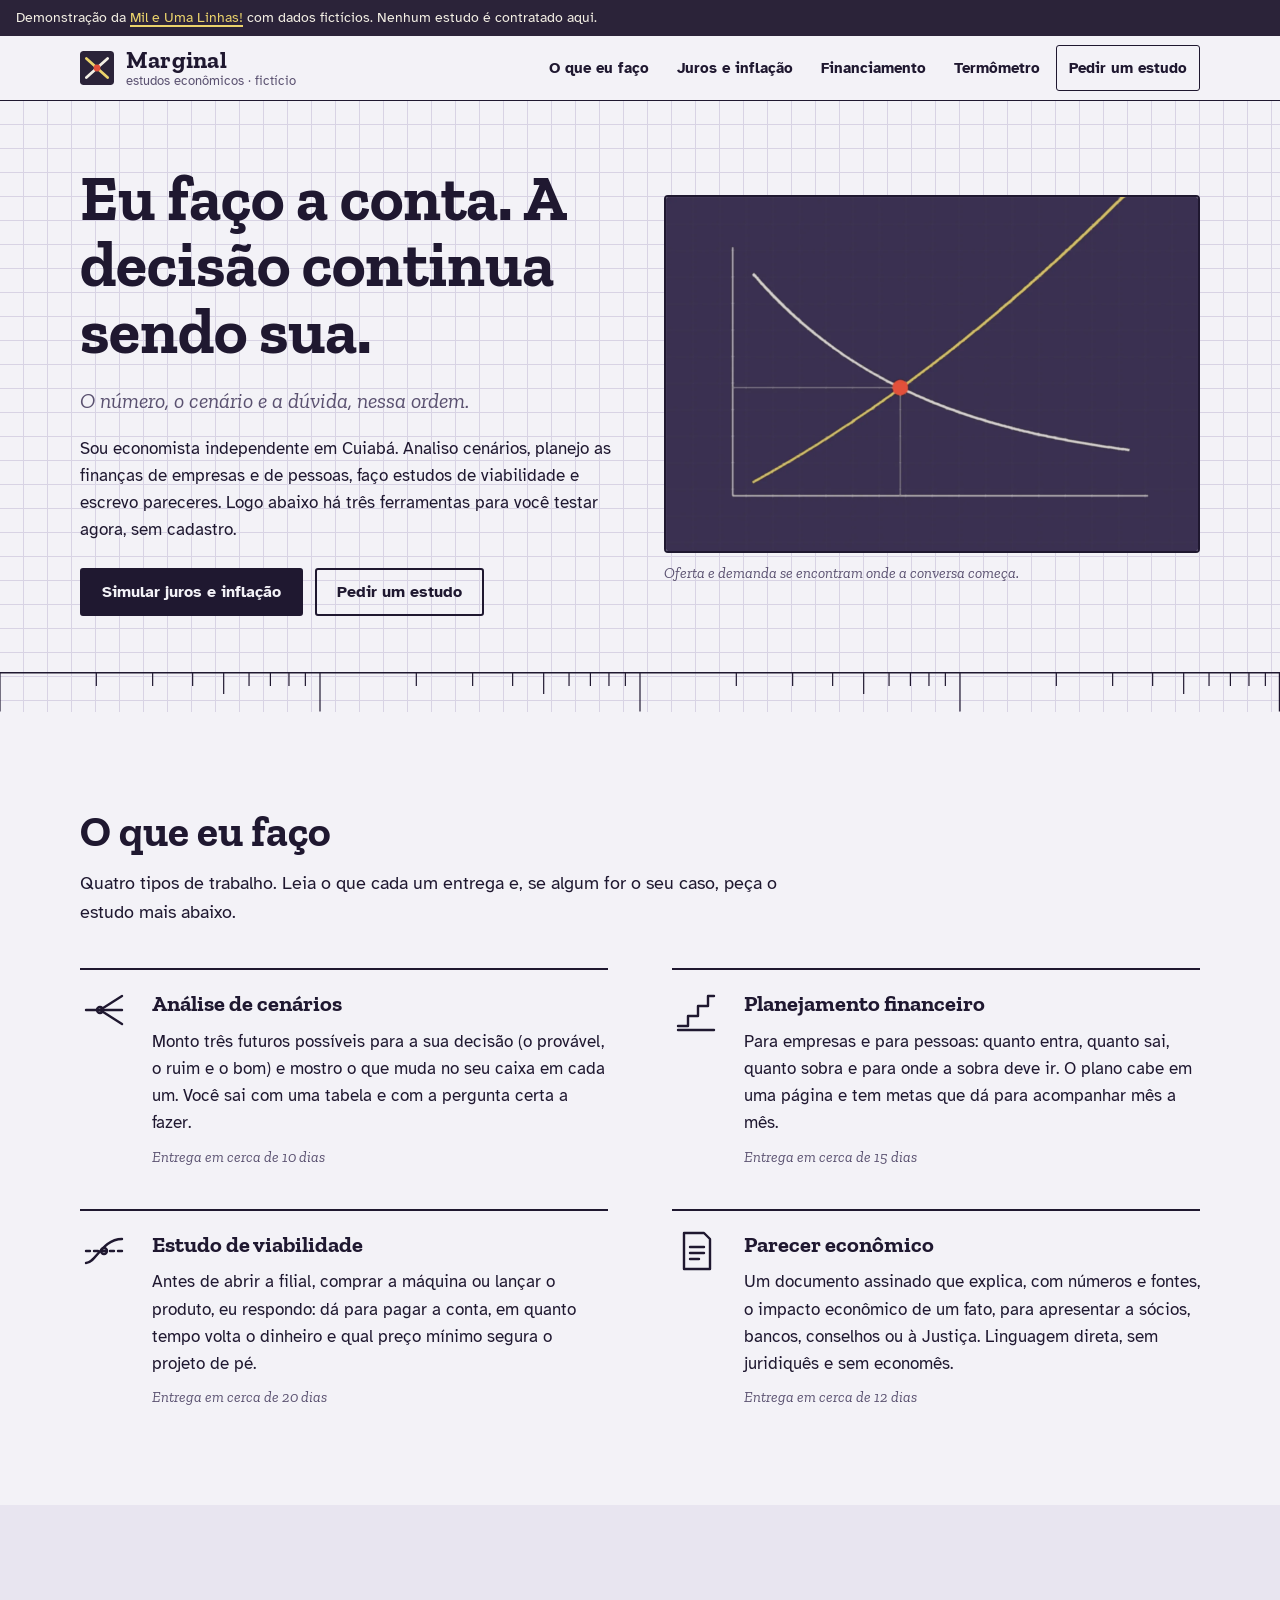
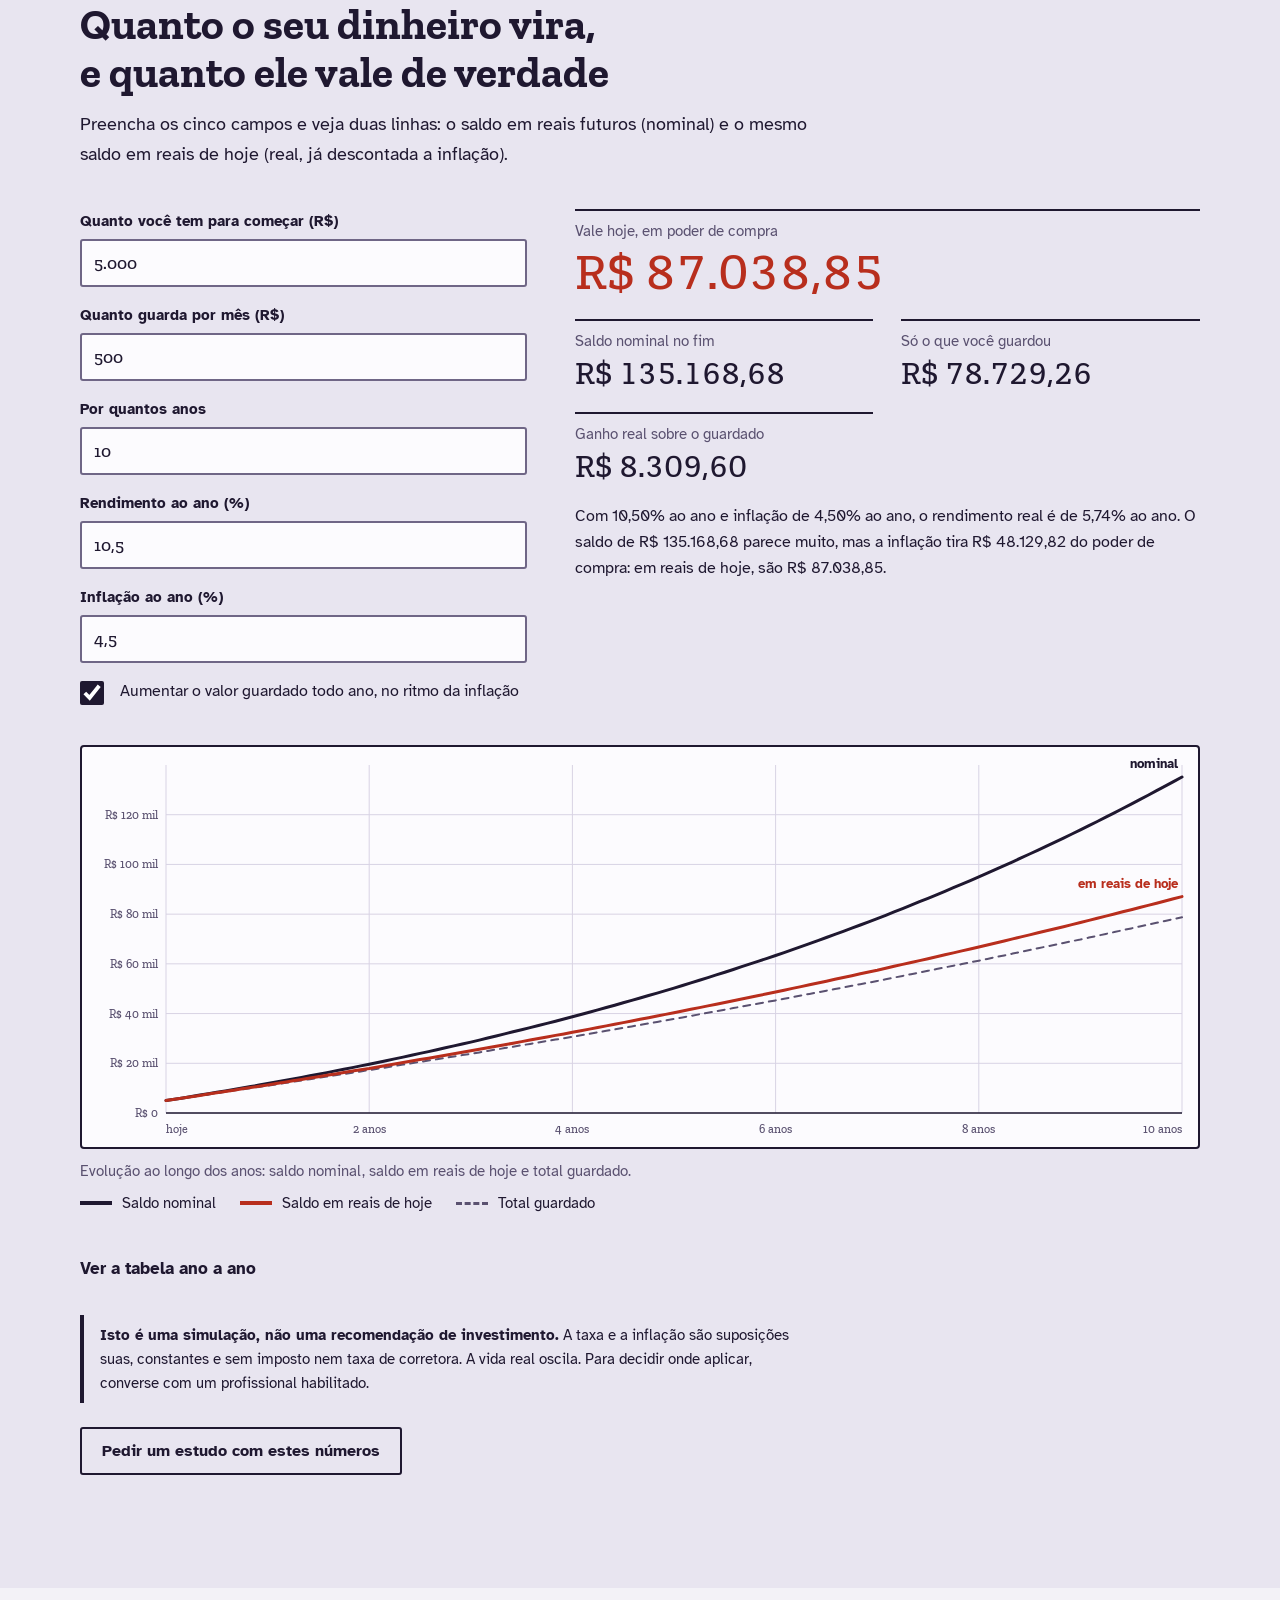
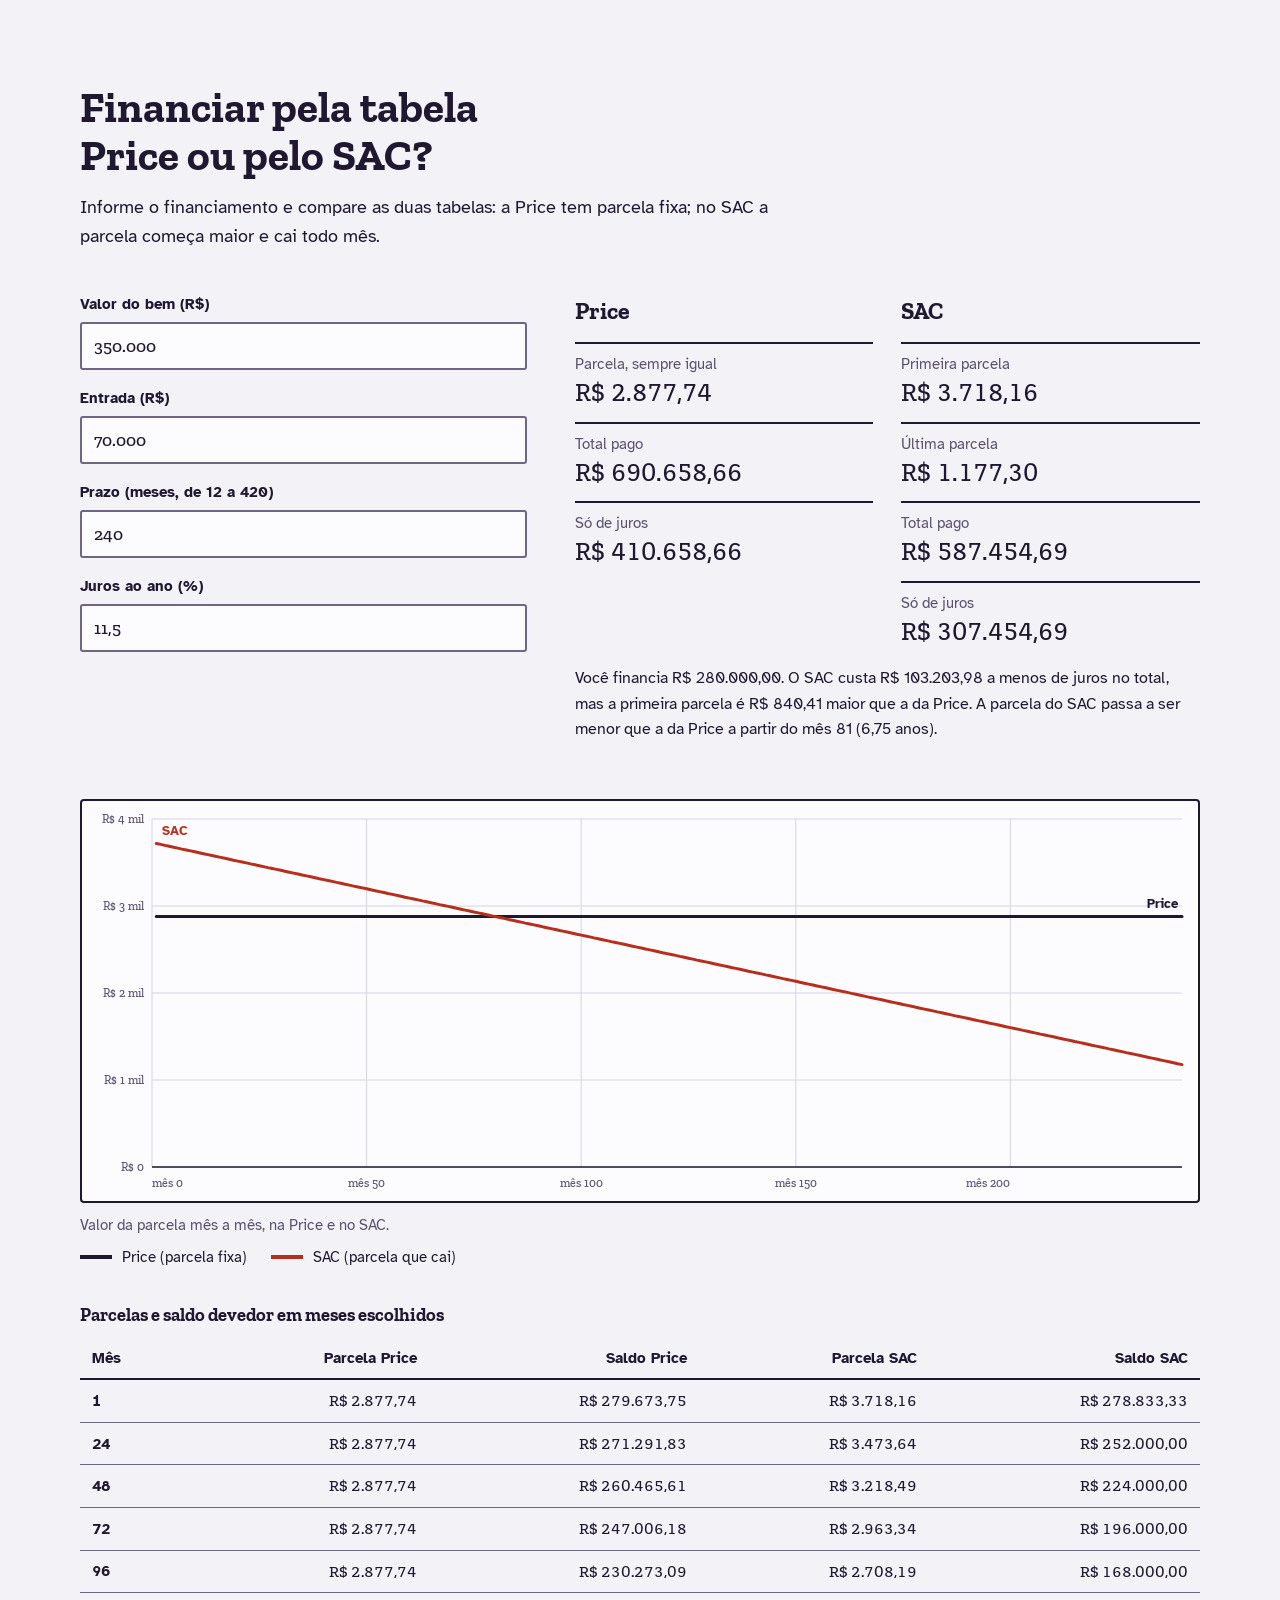
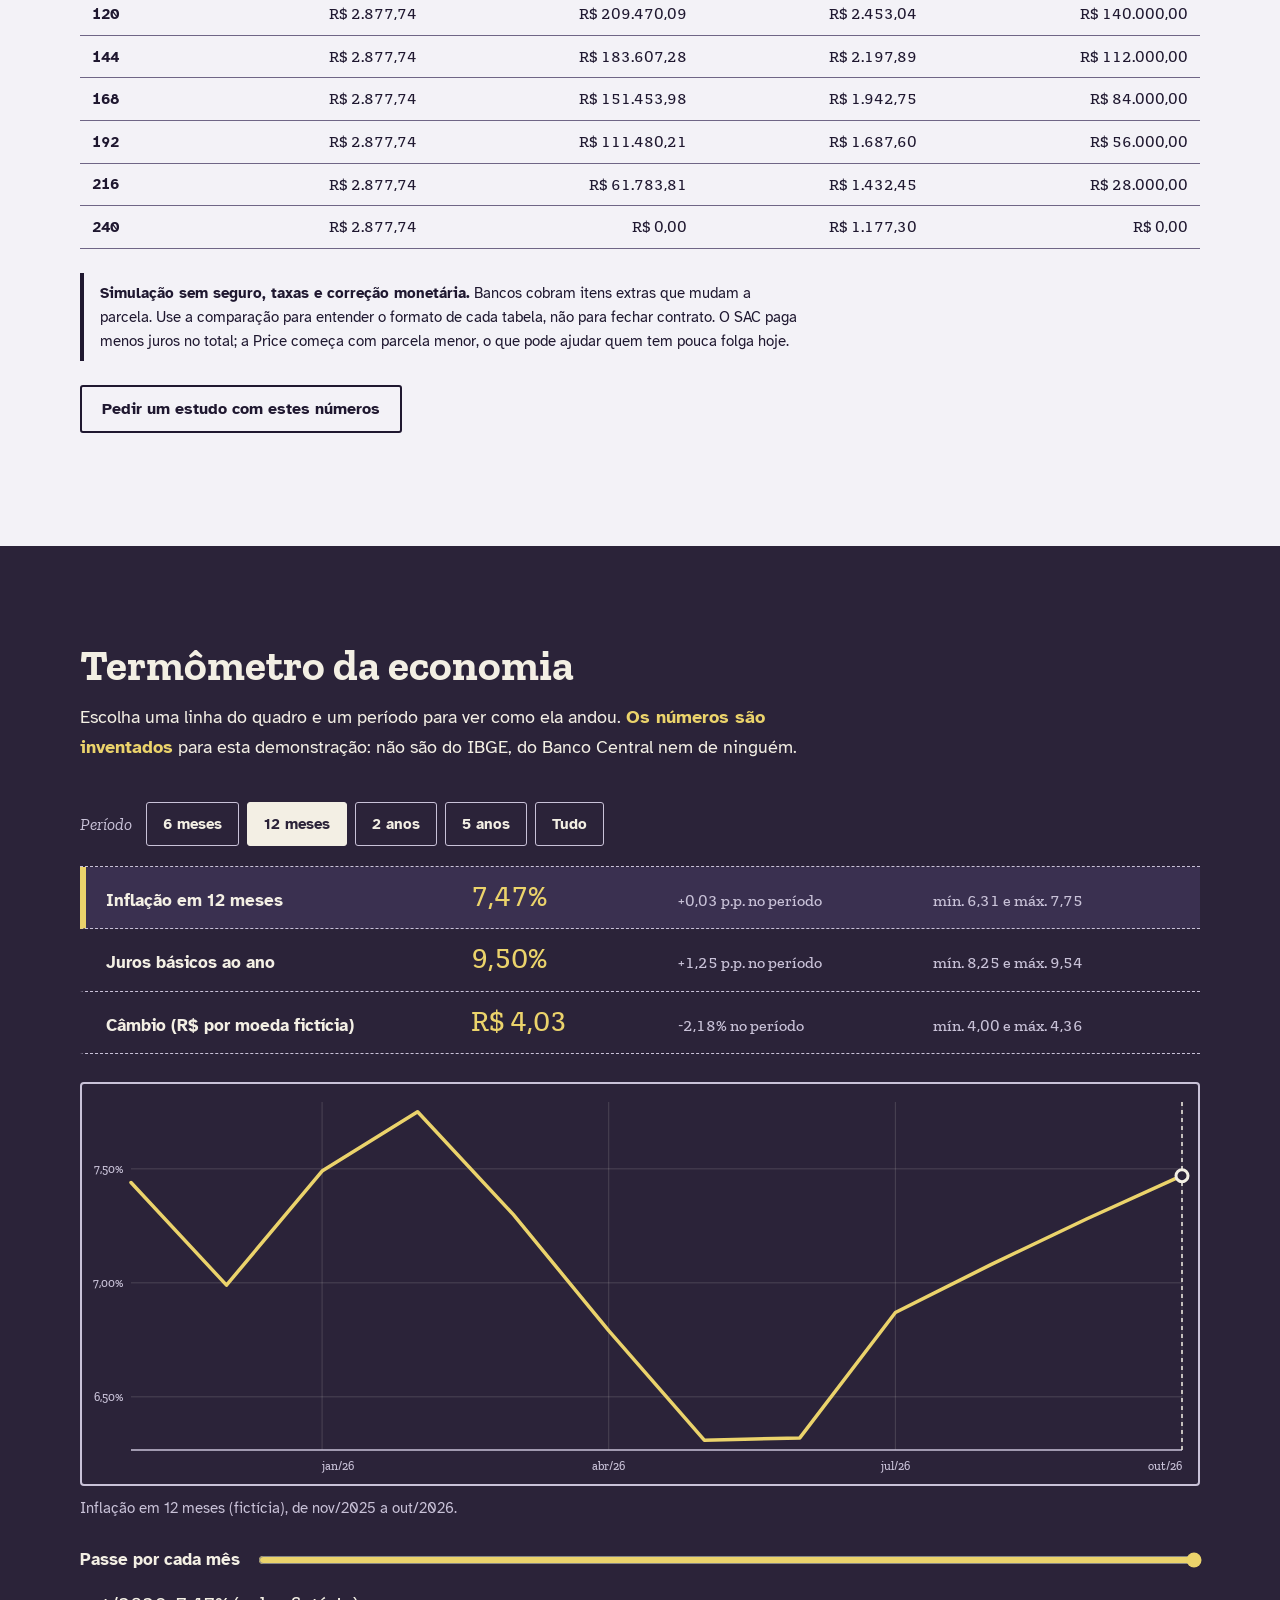
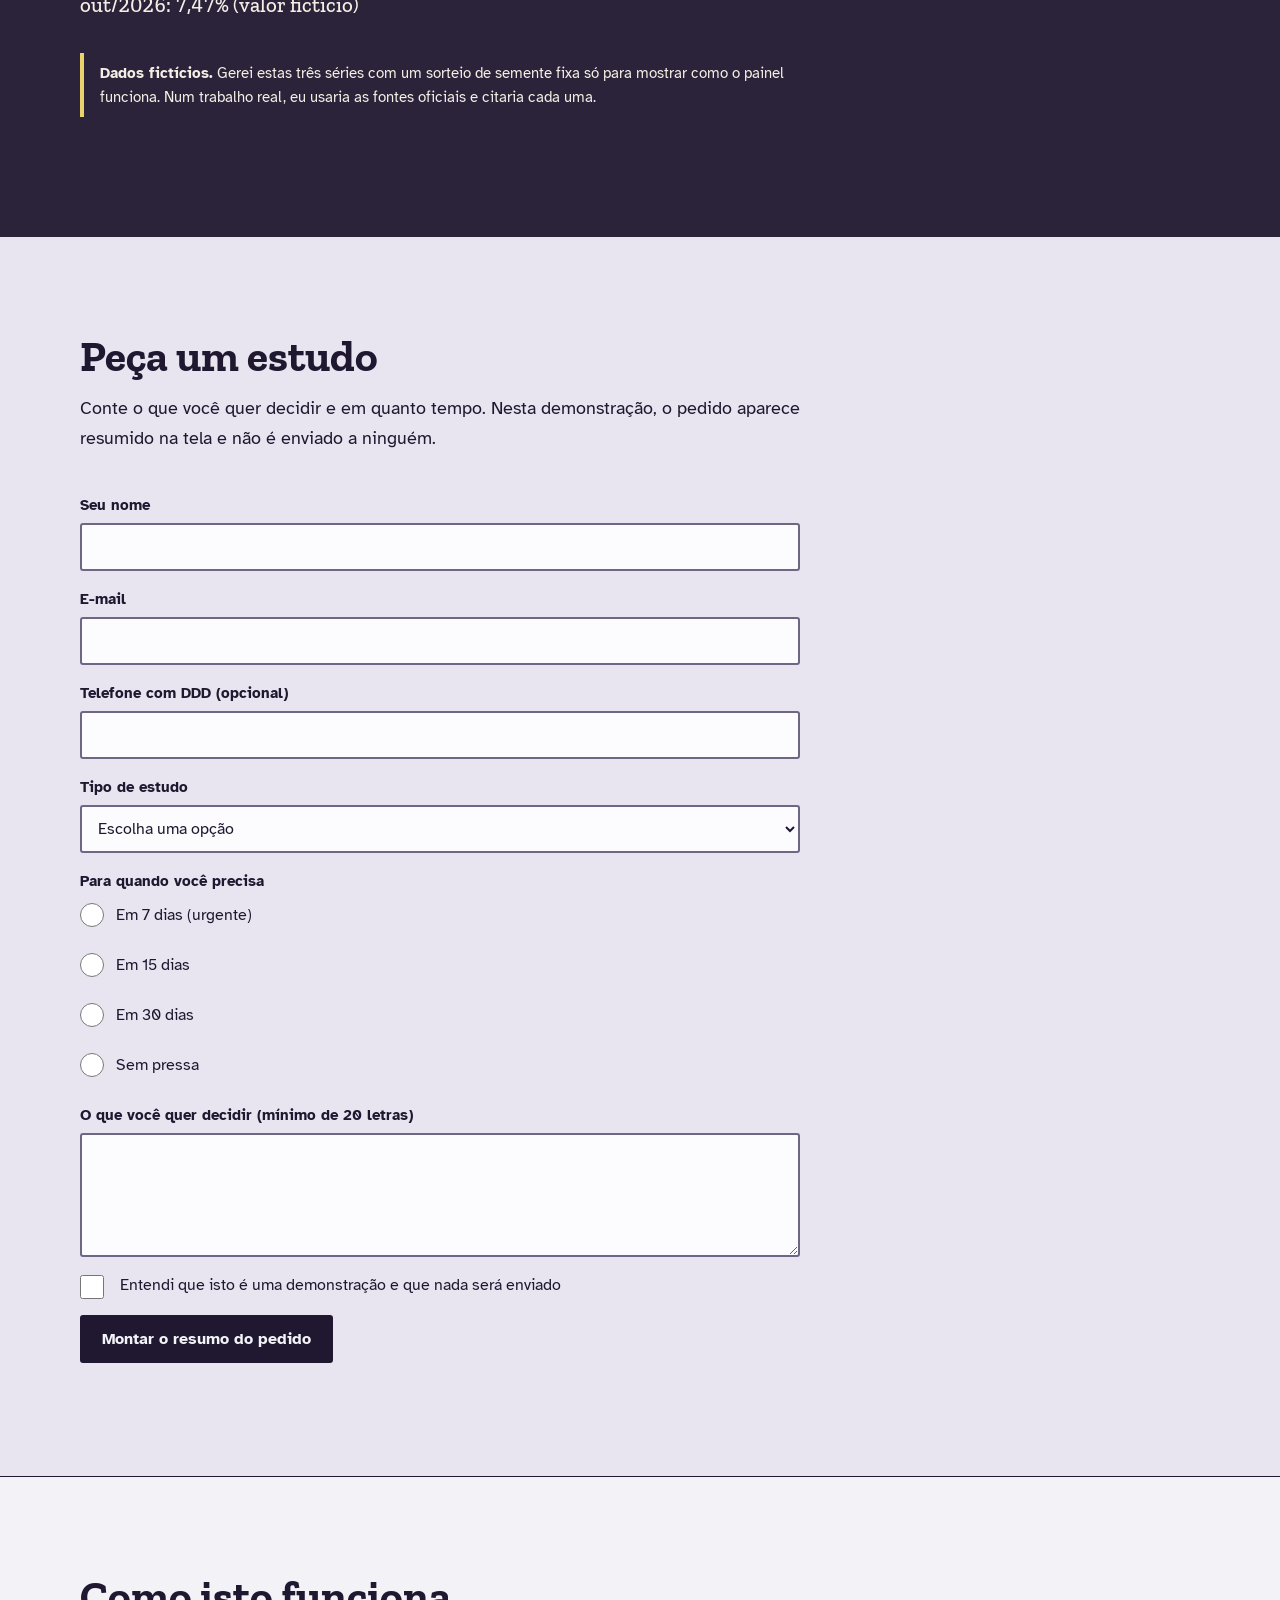
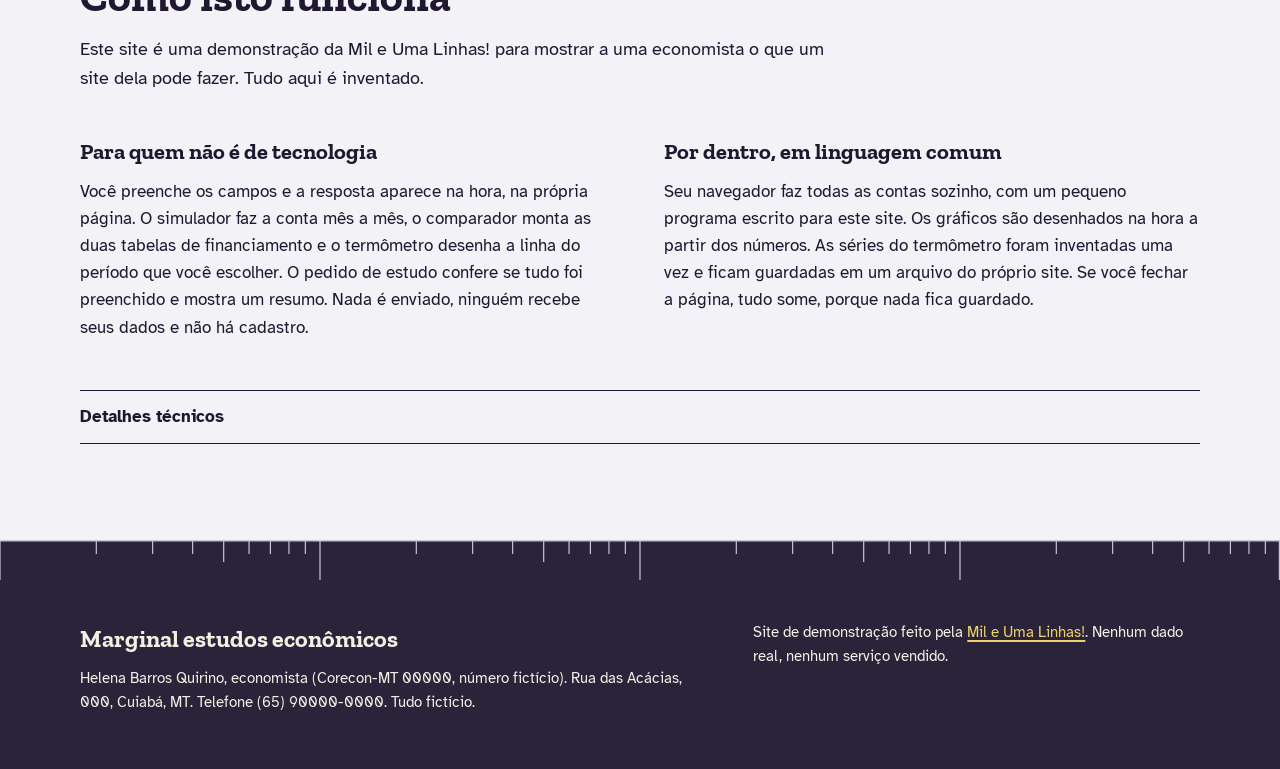
==== index.html @ d0146f90 "Cria vitrine Marginal Estudos Econômicos Site estático de demonstração de uma economista independent" ====
<!DOCTYPE html>
<html lang="pt-BR">
<head>
  <meta charset="utf-8">
  <meta name="viewport" content="width=device-width, initial-scale=1">
  <meta http-equiv="Content-Security-Policy" content="default-src 'self'; script-src 'self'; style-src 'self'; img-src 'self' data:; font-src 'self'; connect-src 'none'; object-src 'none'; base-uri 'self'; form-action 'none'">
  <title>Marginal Estudos Econômicos | Cenários, planejamento financeiro e viabilidade (demonstração)</title>
  <meta name="description" content="Site de demonstração de uma economista independente fictícia em Cuiabá: simulador de juros e inflação, comparador Price x SAC, termômetro com séries inventadas e pedido de estudo. Feito pela Mil e Uma Linhas!">
  <link rel="icon" href="favicon.svg" type="image/svg+xml">
  <link rel="stylesheet" href="css/estilo.css">
</head>
<body>
  <a class="pular" href="#conteudo">Pular para o conteúdo</a>
  <p class="faixa-demo">
    Demonstração da <a href="https://mileumalinhas.com.br" rel="noopener">Mil e Uma Linhas!</a> com dados fictícios. Nenhum estudo é contratado aqui.
  </p>

  <header class="topo">
    <div class="miolo topo-linha">
      <a class="marca" href="#inicio">
        <img class="marca-icone" src="favicon.svg" width="34" height="34" alt="">
        <span class="marca-texto">
          <span class="marca-nome">Marginal</span>
          <span class="marca-sub">estudos econômicos · fictício</span>
        </span>
      </a>
      <button class="menu-botao" type="button" aria-expanded="false" aria-controls="menu">
        <span class="menu-botao-linhas" aria-hidden="true"></span>
        <span class="menu-botao-rotulo">Menu</span>
      </button>
      <nav id="menu" class="menu" aria-label="Seções do site">
        <ul>
          <li><a href="#servicos">O que eu faço</a></li>
          <li><a href="#simulador">Juros e inflação</a></li>
          <li><a href="#financiamento">Financiamento</a></li>
          <li><a href="#termometro">Termômetro</a></li>
          <li><a href="#pedido" class="menu-destaque">Pedir um estudo</a></li>
        </ul>
      </nav>
    </div>
  </header>

  <main id="conteudo">
    <section id="inicio" class="hero">
      <div class="miolo hero-grade">
        <div class="hero-texto">
          <h1>Eu faço a conta. A decisão continua sendo sua.</h1>
          <p class="hero-posicao">O número, o cenário e a dúvida, nessa ordem.</p>
          <p>Sou economista independente em Cuiabá. Analiso cenários, planejo as finanças de empresas e de pessoas, faço estudos de viabilidade e escrevo pareceres. Logo abaixo há três ferramentas para você testar agora, sem cadastro.</p>
          <p class="hero-acoes">
            <a class="botao botao-principal" href="#simulador">Simular juros e inflação</a>
            <a class="botao botao-contorno" href="#pedido">Pedir um estudo</a>
          </p>
        </div>
        <figure class="hero-figura">
          <div class="hero-moldura">
            <img class="hero-foto" src="img/hero.webp" width="1600" height="1067" alt="Quadro de giz escuro com duas curvas que se cruzam, uma clara e outra amarela, e um ponto vermelho no cruzamento. Imagem provisória da demonstração.">
          </div>
          <figcaption>Oferta e demanda se encontram onde a conversa começa.</figcaption>
        </figure>
      </div>
      <div class="regua" aria-hidden="true"></div>
    </section>

    <section id="servicos" class="secao">
      <div class="miolo">
        <h2>O que eu faço</h2>
        <p class="frase">Quatro tipos de trabalho. Leia o que cada um entrega e, se algum for o seu caso, peça o estudo mais abaixo.</p>
        <div class="servicos">
          <article class="servico">
            <svg class="servico-icone" viewBox="0 0 48 48" aria-hidden="true" focusable="false"><path d="M6 24H20"/><path d="M20 24L42 10"/><path d="M20 24H42"/><path d="M20 24L42 38"/><circle cx="20" cy="24" r="3"/></svg>
            <h3>Análise de cenários</h3>
            <p>Monto três futuros possíveis para a sua decisão (o provável, o ruim e o bom) e mostro o que muda no seu caixa em cada um. Você sai com uma tabela e com a pergunta certa a fazer.</p>
            <p class="servico-prazo">Entrega em cerca de 10 dias</p>
          </article>
          <article class="servico">
            <svg class="servico-icone" viewBox="0 0 48 48" aria-hidden="true" focusable="false"><path d="M6 40H16V30H26V20H36V10H42"/><path d="M6 44H42"/></svg>
            <h3>Planejamento financeiro</h3>
            <p>Para empresas e para pessoas: quanto entra, quanto sai, quanto sobra e para onde a sobra deve ir. O plano cabe em uma página e tem metas que dá para acompanhar mês a mês.</p>
            <p class="servico-prazo">Entrega em cerca de 15 dias</p>
          </article>
          <article class="servico">
            <svg class="servico-icone" viewBox="0 0 48 48" aria-hidden="true" focusable="false"><path d="M6 36C16 36 22 12 42 12"/><path d="M6 24H42" stroke-dasharray="4 4"/><circle cx="24" cy="24" r="3"/></svg>
            <h3>Estudo de viabilidade</h3>
            <p>Antes de abrir a filial, comprar a máquina ou lançar o produto, eu respondo: dá para pagar a conta, em quanto tempo volta o dinheiro e qual preço mínimo segura o projeto de pé.</p>
            <p class="servico-prazo">Entrega em cerca de 20 dias</p>
          </article>
          <article class="servico">
            <svg class="servico-icone" viewBox="0 0 48 48" aria-hidden="true" focusable="false"><path d="M12 6H32L38 12V42H12Z"/><path d="M18 20H32M18 26H32M18 32H27"/></svg>
            <h3>Parecer econômico</h3>
            <p>Um documento assinado que explica, com números e fontes, o impacto econômico de um fato, para apresentar a sócios, bancos, conselhos ou à Justiça. Linguagem direta, sem juridiquês e sem economês.</p>
            <p class="servico-prazo">Entrega em cerca de 12 dias</p>
          </article>
        </div>
      </div>
    </section>

    <section id="simulador" class="secao secao-clara">
      <div class="miolo">
        <h2>Quanto o seu dinheiro vira, e quanto ele vale de verdade</h2>
        <p class="frase">Preencha os cinco campos e veja duas linhas: o saldo em reais futuros (nominal) e o mesmo saldo em reais de hoje (real, já descontada a inflação).</p>

        <div class="sim-grade">
          <form id="form-sim" class="campos" novalidate autocomplete="off">
            <div class="campo">
              <label for="sim-inicial">Quanto você tem para começar (R$)</label>
              <input id="sim-inicial" name="inicial" type="text" inputmode="decimal" value="5.000" aria-describedby="sim-inicial-erro">
              <p class="erro" id="sim-inicial-erro" hidden></p>
            </div>
            <div class="campo">
              <label for="sim-aporte">Quanto guarda por mês (R$)</label>
              <input id="sim-aporte" name="aporte" type="text" inputmode="decimal" value="500" aria-describedby="sim-aporte-erro">
              <p class="erro" id="sim-aporte-erro" hidden></p>
            </div>
            <div class="campo">
              <label for="sim-anos">Por quantos anos</label>
              <input id="sim-anos" name="anos" type="text" inputmode="numeric" value="10" aria-describedby="sim-anos-erro">
              <p class="erro" id="sim-anos-erro" hidden></p>
            </div>
            <div class="campo">
              <label for="sim-juros">Rendimento ao ano (%)</label>
              <input id="sim-juros" name="juros" type="text" inputmode="decimal" value="10,5" aria-describedby="sim-juros-erro">
              <p class="erro" id="sim-juros-erro" hidden></p>
            </div>
            <div class="campo">
              <label for="sim-inflacao">Inflação ao ano (%)</label>
              <input id="sim-inflacao" name="inflacao" type="text" inputmode="decimal" value="4,5" aria-describedby="sim-inflacao-erro">
              <p class="erro" id="sim-inflacao-erro" hidden></p>
            </div>
            <div class="campo campo-marca">
              <input id="sim-corrigir" name="corrigir" type="checkbox" checked>
              <label for="sim-corrigir">Aumentar o valor guardado todo ano, no ritmo da inflação</label>
            </div>
          </form>

          <div class="sim-resultado" aria-live="polite">
            <dl class="numeros">
              <div class="numero numero-real">
                <dt>Vale hoje, em poder de compra</dt>
                <dd id="sim-real">R$ 0,00</dd>
              </div>
              <div class="numero">
                <dt>Saldo nominal no fim</dt>
                <dd id="sim-nominal">R$ 0,00</dd>
              </div>
              <div class="numero">
                <dt>Só o que você guardou</dt>
                <dd id="sim-investido">R$ 0,00</dd>
              </div>
              <div class="numero">
                <dt>Ganho real sobre o guardado</dt>
                <dd id="sim-ganho">R$ 0,00</dd>
              </div>
            </dl>
            <p class="nota" id="sim-leitura"></p>
          </div>
        </div>

        <figure class="grafico-bloco">
          <div class="grafico-caixa"><svg id="sim-grafico" class="grafico" role="img" aria-labelledby="sim-grafico-titulo"></svg></div>
          <figcaption id="sim-grafico-titulo">Evolução ao longo dos anos: saldo nominal, saldo em reais de hoje e total guardado.</figcaption>
          <ul class="legenda" aria-label="Legenda do gráfico">
            <li><span class="amostra amostra-tinta"></span>Saldo nominal</li>
            <li><span class="amostra amostra-lapis"></span>Saldo em reais de hoje</li>
            <li><span class="amostra amostra-tracejada"></span>Total guardado</li>
          </ul>
        </figure>

        <details class="tabela-detalhe">
          <summary>Ver a tabela ano a ano</summary>
          <div class="tabela-rolagem" tabindex="0" role="region" aria-label="Tabela ano a ano, role para o lado se precisar">
            <table id="sim-tabela">
              <caption class="so-leitor">Saldos ao fim de cada ano</caption>
              <thead><tr><th scope="col">Ano</th><th scope="col">Guardado</th><th scope="col">Nominal</th><th scope="col">Em reais de hoje</th></tr></thead>
              <tbody></tbody>
            </table>
          </div>
        </details>

        <p class="aviso"><b>Isto é uma simulação, não uma recomendação de investimento.</b> A taxa e a inflação são suposições suas, constantes e sem imposto nem taxa de corretora. A vida real oscila. Para decidir onde aplicar, converse com um profissional habilitado.</p>
        <p><button type="button" class="botao botao-contorno" id="sim-levar">Pedir um estudo com estes números</button></p>
      </div>
    </section>

    <section id="financiamento" class="secao">
      <div class="miolo">
        <h2>Financiar pela tabela Price ou pelo SAC?</h2>
        <p class="frase">Informe o financiamento e compare as duas tabelas: a Price tem parcela fixa; no SAC a parcela começa maior e cai todo mês.</p>

        <div class="sim-grade">
          <form id="form-fin" class="campos" novalidate autocomplete="off">
            <div class="campo">
              <label for="fin-valor">Valor do bem (R$)</label>
              <input id="fin-valor" name="valor" type="text" inputmode="decimal" value="350.000" aria-describedby="fin-valor-erro">
              <p class="erro" id="fin-valor-erro" hidden></p>
            </div>
            <div class="campo">
              <label for="fin-entrada">Entrada (R$)</label>
              <input id="fin-entrada" name="entrada" type="text" inputmode="decimal" value="70.000" aria-describedby="fin-entrada-erro">
              <p class="erro" id="fin-entrada-erro" hidden></p>
            </div>
            <div class="campo">
              <label for="fin-meses">Prazo (meses, de 12 a 420)</label>
              <input id="fin-meses" name="meses" type="text" inputmode="numeric" value="240" aria-describedby="fin-meses-erro">
              <p class="erro" id="fin-meses-erro" hidden></p>
            </div>
            <div class="campo">
              <label for="fin-juros">Juros ao ano (%)</label>
              <input id="fin-juros" name="juros" type="text" inputmode="decimal" value="11,5" aria-describedby="fin-juros-erro">
              <p class="erro" id="fin-juros-erro" hidden></p>
            </div>
          </form>

          <div class="sim-resultado" aria-live="polite">
            <div class="duas-tabelas">
              <div class="coluna-tabela">
                <h3>Price</h3>
                <dl class="numeros numeros-pequenos">
                  <div class="numero"><dt>Parcela, sempre igual</dt><dd id="fin-price-parcela">R$ 0,00</dd></div>
                  <div class="numero"><dt>Total pago</dt><dd id="fin-price-total">R$ 0,00</dd></div>
                  <div class="numero"><dt>Só de juros</dt><dd id="fin-price-juros">R$ 0,00</dd></div>
                </dl>
              </div>
              <div class="coluna-tabela">
                <h3>SAC</h3>
                <dl class="numeros numeros-pequenos">
                  <div class="numero"><dt>Primeira parcela</dt><dd id="fin-sac-primeira">R$ 0,00</dd></div>
                  <div class="numero"><dt>Última parcela</dt><dd id="fin-sac-ultima">R$ 0,00</dd></div>
                  <div class="numero"><dt>Total pago</dt><dd id="fin-sac-total">R$ 0,00</dd></div>
                  <div class="numero"><dt>Só de juros</dt><dd id="fin-sac-juros">R$ 0,00</dd></div>
                </dl>
              </div>
            </div>
            <p class="nota" id="fin-leitura"></p>
          </div>
        </div>

        <figure class="grafico-bloco">
          <div class="grafico-caixa"><svg id="fin-grafico" class="grafico" role="img" aria-labelledby="fin-grafico-titulo"></svg></div>
          <figcaption id="fin-grafico-titulo">Valor da parcela mês a mês, na Price e no SAC.</figcaption>
          <ul class="legenda" aria-label="Legenda do gráfico">
            <li><span class="amostra amostra-tinta"></span>Price (parcela fixa)</li>
            <li><span class="amostra amostra-lapis"></span>SAC (parcela que cai)</li>
          </ul>
        </figure>

        <div class="tabela-rolagem" tabindex="0" role="region" aria-label="Tabela de parcelas, role para o lado se precisar">
          <table id="fin-tabela">
            <caption>Parcelas e saldo devedor em meses escolhidos</caption>
            <thead><tr><th scope="col">Mês</th><th scope="col">Parcela Price</th><th scope="col">Saldo Price</th><th scope="col">Parcela SAC</th><th scope="col">Saldo SAC</th></tr></thead>
            <tbody></tbody>
          </table>
        </div>

        <p class="aviso"><b>Simulação sem seguro, taxas e correção monetária.</b> Bancos cobram itens extras que mudam a parcela. Use a comparação para entender o formato de cada tabela, não para fechar contrato. O SAC paga menos juros no total; a Price começa com parcela menor, o que pode ajudar quem tem pouca folga hoje.</p>
        <p><button type="button" class="botao botao-contorno" id="fin-levar">Pedir um estudo com estes números</button></p>
      </div>
    </section>

    <section id="termometro" class="secao secao-quadro">
      <div class="miolo">
        <h2>Termômetro da economia</h2>
        <p class="frase">Escolha uma linha do quadro e um período para ver como ela andou. <b>Os números são inventados</b> para esta demonstração: não são do IBGE, do Banco Central nem de ninguém.</p>

        <div class="quadro-barra" role="group" aria-label="Período">
          <span class="quadro-barra-rotulo">Período</span>
          <button type="button" class="giz-botao" data-periodo="6" aria-pressed="false">6 meses</button>
          <button type="button" class="giz-botao" data-periodo="12" aria-pressed="true">12 meses</button>
          <button type="button" class="giz-botao" data-periodo="24" aria-pressed="false">2 anos</button>
          <button type="button" class="giz-botao" data-periodo="60" aria-pressed="false">5 anos</button>
          <button type="button" class="giz-botao" data-periodo="118" aria-pressed="false">Tudo</button>
        </div>

        <div class="cotacoes" role="group" aria-label="Série mostrada no gráfico">
          <button type="button" class="cotacao" data-serie="inflacao" aria-pressed="true">
            <span class="cotacao-nome">Inflação em 12 meses</span>
            <span class="cotacao-valor" data-campo="valor">0</span>
            <span class="cotacao-var" data-campo="variacao"></span>
            <span class="cotacao-faixa" data-campo="faixa"></span>
          </button>
          <button type="button" class="cotacao" data-serie="juros" aria-pressed="false">
            <span class="cotacao-nome">Juros básicos ao ano</span>
            <span class="cotacao-valor" data-campo="valor">0</span>
            <span class="cotacao-var" data-campo="variacao"></span>
            <span class="cotacao-faixa" data-campo="faixa"></span>
          </button>
          <button type="button" class="cotacao" data-serie="cambio" aria-pressed="false">
            <span class="cotacao-nome">Câmbio (R$ por moeda fictícia)</span>
            <span class="cotacao-valor" data-campo="valor">0</span>
            <span class="cotacao-var" data-campo="variacao"></span>
            <span class="cotacao-faixa" data-campo="faixa"></span>
          </button>
        </div>

        <figure class="grafico-bloco grafico-giz">
          <div class="grafico-caixa"><svg id="ter-grafico" class="grafico" role="img" aria-labelledby="ter-grafico-titulo"></svg></div>
          <figcaption id="ter-grafico-titulo"></figcaption>
          <div class="cursor-controle">
            <label for="ter-cursor">Passe por cada mês</label>
            <input id="ter-cursor" type="range" min="0" max="11" value="11" step="1" aria-describedby="ter-leitura">
          </div>
          <p class="cursor-leitura" id="ter-leitura" aria-live="polite"></p>
        </figure>

        <p class="aviso aviso-giz"><b>Dados fictícios.</b> Gerei estas três séries com um sorteio de semente fixa só para mostrar como o painel funciona. Num trabalho real, eu usaria as fontes oficiais e citaria cada uma.</p>
      </div>
    </section>

    <section id="pedido" class="secao secao-clara">
      <div class="miolo">
        <h2>Peça um estudo</h2>
        <p class="frase">Conte o que você quer decidir e em quanto tempo. Nesta demonstração, o pedido aparece resumido na tela e não é enviado a ninguém.</p>

        <div class="pedido-grade">
          <form id="form-pedido" class="campos" novalidate autocomplete="off">
            <p class="erro erro-geral" id="pedido-erro" role="alert" hidden></p>
            <div class="campo">
              <label for="nome">Seu nome</label>
              <input id="nome" name="nome" type="text" autocomplete="off" aria-describedby="nome-erro">
              <p class="erro" id="nome-erro" hidden></p>
            </div>
            <div class="campo">
              <label for="email">E-mail</label>
              <input id="email" name="email" type="email" autocomplete="off" inputmode="email" aria-describedby="email-erro">
              <p class="erro" id="email-erro" hidden></p>
            </div>
            <div class="campo">
              <label for="telefone">Telefone com DDD (opcional)</label>
              <input id="telefone" name="telefone" type="tel" inputmode="numeric" autocomplete="off" aria-describedby="telefone-erro">
              <p class="erro" id="telefone-erro" hidden></p>
            </div>
            <div class="campo">
              <label for="tipo">Tipo de estudo</label>
              <select id="tipo" name="tipo" aria-describedby="tipo-erro">
                <option value="">Escolha uma opção</option>
                <option value="cenarios">Análise de cenários</option>
                <option value="planejamento-empresa">Planejamento financeiro de empresa</option>
                <option value="planejamento-pessoa">Planejamento financeiro pessoal</option>
                <option value="viabilidade">Estudo de viabilidade</option>
                <option value="parecer">Parecer econômico</option>
              </select>
              <p class="erro" id="tipo-erro" hidden></p>
            </div>
            <fieldset class="campo campo-grupo" aria-describedby="prazo-erro">
              <legend>Para quando você precisa</legend>
              <label class="opcao"><input type="radio" name="prazo" value="7"> Em 7 dias (urgente)</label>
              <label class="opcao"><input type="radio" name="prazo" value="15"> Em 15 dias</label>
              <label class="opcao"><input type="radio" name="prazo" value="30"> Em 30 dias</label>
              <label class="opcao"><input type="radio" name="prazo" value="0"> Sem pressa</label>
              <p class="erro" id="prazo-erro" hidden></p>
            </fieldset>
            <div class="campo">
              <label for="mensagem">O que você quer decidir (mínimo de 20 letras)</label>
              <textarea id="mensagem" name="mensagem" rows="5" aria-describedby="mensagem-erro"></textarea>
              <p class="erro" id="mensagem-erro" hidden></p>
            </div>
            <div class="campo campo-marca">
              <input id="ciente" name="ciente" type="checkbox" aria-describedby="ciente-erro">
              <label for="ciente">Entendi que isto é uma demonstração e que nada será enviado</label>
            </div>
            <p class="erro" id="ciente-erro" hidden></p>
            <p><button class="botao botao-principal" type="submit">Montar o resumo do pedido</button></p>
          </form>

          <section id="pedido-resumo" class="resumo" tabindex="-1" aria-labelledby="resumo-titulo" hidden>
            <h3 id="resumo-titulo">Resumo do seu pedido</h3>
            <p class="nota">Isto é só um resumo na tela. Nada foi enviado e nada ficou guardado neste navegador.</p>
            <dl class="resumo-lista">
              <div><dt>Protocolo (fictício)</dt><dd id="res-protocolo"></dd></div>
              <div><dt>Nome</dt><dd id="res-nome"></dd></div>
              <div><dt>E-mail</dt><dd id="res-email"></dd></div>
              <div><dt>Telefone</dt><dd id="res-telefone"></dd></div>
              <div><dt>Tipo de estudo</dt><dd id="res-tipo"></dd></div>
              <div><dt>Prazo pedido</dt><dd id="res-prazo"></dd></div>
              <div><dt>Entrega prevista</dt><dd id="res-entrega"></dd></div>
              <div><dt>O que você quer decidir</dt><dd id="res-mensagem" class="res-texto"></dd></div>
            </dl>
            <p class="resumo-acoes">
              <button type="button" class="botao botao-contorno" id="res-editar">Corrigir dados</button>
              <button type="button" class="botao botao-contorno" id="res-novo">Fazer outro pedido</button>
            </p>
          </section>
        </div>
      </div>
    </section>

    <section id="como-funciona" class="secao secao-escura-papel">
      <div class="miolo">
        <h2>Como isto funciona</h2>
        <p class="frase">Este site é uma demonstração da Mil e Uma Linhas! para mostrar a uma economista o que um site dela pode fazer. Tudo aqui é inventado.</p>
        <div class="funciona-grade">
          <div>
            <h3>Para quem não é de tecnologia</h3>
            <p>Você preenche os campos e a resposta aparece na hora, na própria página. O simulador faz a conta mês a mês, o comparador monta as duas tabelas de financiamento e o termômetro desenha a linha do período que você escolher. O pedido de estudo confere se tudo foi preenchido e mostra um resumo. Nada é enviado, ninguém recebe seus dados e não há cadastro.</p>
          </div>
          <div>
            <h3>Por dentro, em linguagem comum</h3>
            <p>Seu navegador faz todas as contas sozinho, com um pequeno programa escrito para este site. Os gráficos são desenhados na hora a partir dos números. As séries do termômetro foram inventadas uma vez e ficam guardadas em um arquivo do próprio site. Se você fechar a página, tudo some, porque nada fica guardado.</p>
          </div>
        </div>
        <details class="detalhes-tecnicos">
          <summary>Detalhes técnicos</summary>
          <ul>
            <li>HTML, CSS e JavaScript puros, sem framework, sem CDN, sem fonte externa e sem analytics.</li>
            <li>Política de segurança de conteúdo restritiva (<code>default-src 'self'</code>, sem script nem estilo inline, <code>connect-src 'none'</code>, <code>form-action 'none'</code>).</li>
            <li><code>js/calculos.js</code>: juros compostos com taxa mensal equivalente (1+i)^(1/12)-1, aporte no fim do mês, desconto pela inflação mensal equivalente, Price pela fórmula PMT e SAC com amortização constante.</li>
            <li><code>js/graficos.js</code>: gráficos de linha em SVG gerados pelo DOM, redesenhados quando a largura muda.</li>
            <li><code>js/dados.js</code>: séries fictícias de 118 meses, semente fixa 430.</li>
            <li>Nada vai para <code>localStorage</code> nem para a rede. Testes com Playwright em <code>tests/site.cjs</code>.</li>
          </ul>
        </details>
      </div>
    </section>
  </main>

  <footer class="rodape">
    <div class="regua regua-clara" aria-hidden="true"></div>
    <div class="miolo rodape-grade">
      <div>
        <p class="rodape-marca">Marginal estudos econômicos</p>
        <p>Helena Barros Quirino, economista (Corecon-MT 00000, número fictício). Rua das Acácias, 000, Cuiabá, MT. Telefone (65) 90000-0000. Tudo fictício.</p>
      </div>
      <p>Site de demonstração feito pela <a href="https://mileumalinhas.com.br" rel="noopener">Mil e Uma Linhas!</a>. Nenhum dado real, nenhum serviço vendido.</p>
    </div>
  </footer>

  <script src="js/dados.js"></script>
  <script src="js/calculos.js"></script>
  <script src="js/graficos.js"></script>
  <script src="js/app.js"></script>
</body>
</html>
---- css/estilo.css ----
/* Marginal Estudos Econômicos: estilo do site de demonstração.
   Identidade em docs/identidade.md. Papel quadriculado, quadro de giz, lápis vermelho e régua logarítmica.
   Sem gradiente decorativo, sem sombra em cartão. Fontes locais em ../fonts. */

@font-face { font-family: "Zilla Slab"; font-style: normal; font-weight: 500; font-display: swap; src: url("../fonts/zilla-slab-latin-500-normal.woff2") format("woff2"); }
@font-face { font-family: "Zilla Slab"; font-style: normal; font-weight: 700; font-display: swap; src: url("../fonts/zilla-slab-latin-700-normal.woff2") format("woff2"); }
@font-face { font-family: "Zilla Slab"; font-style: italic; font-weight: 400; font-display: swap; src: url("../fonts/zilla-slab-latin-400-italic.woff2") format("woff2"); }
@font-face { font-family: "Atkinson Hyperlegible"; font-style: normal; font-weight: 400; font-display: swap; src: url("../fonts/atkinson-hyperlegible-latin-400-normal.woff2") format("woff2"); }
@font-face { font-family: "Atkinson Hyperlegible"; font-style: normal; font-weight: 700; font-display: swap; src: url("../fonts/atkinson-hyperlegible-latin-700-normal.woff2") format("woff2"); }

:root {
  --papel: #F3F2F7;
  --papel2: #E8E5F0;
  --grade: #D8D3E4;
  --tinta: #1F1830;
  --grafite: #5A5170;
  --borda: #6F6686;
  --lapis: #B82E1D;
  --quadro: #2B2339;
  --quadro2: #3A3050;
  --giz: #F3EFE4;
  --giz-suave: #C9C2D8;
  --amarelo: #EBD36B;
  --titulo: "Zilla Slab", Georgia, "Times New Roman", serif;
  --corpo: "Atkinson Hyperlegible", "Segoe UI", Arial, sans-serif;
  --miolo: 1120px;
  --raio: 3px;
}

*, *::before, *::after { box-sizing: border-box; }
[hidden] { display: none !important; }
html { scroll-behavior: smooth; -webkit-text-size-adjust: 100%; }
body {
  margin: 0; background: var(--papel); color: var(--tinta);
  font-family: var(--corpo); font-size: 1.0625rem; line-height: 1.6;
}
[id] { scroll-margin-top: 84px; }
img, svg { max-width: 100%; }
h1, h2, h3 { font-family: var(--titulo); font-weight: 700; margin: 0; text-wrap: balance; }
p { margin: 0 0 1em; }
a { color: var(--tinta); text-underline-offset: 3px; text-decoration-thickness: 1.5px; }
a:hover { text-decoration-thickness: 3px; }
b, strong { font-weight: 700; }
code { font-family: ui-monospace, Menlo, Consolas, monospace; font-size: 0.88em; background: var(--papel2); padding: 0.1em 0.35em; border-radius: 2px; overflow-wrap: anywhere; }

:focus-visible { outline: 3px solid var(--lapis); outline-offset: 3px; }
.secao-quadro :focus-visible, .rodape :focus-visible { outline-color: var(--amarelo); }

.so-leitor { position: absolute; width: 1px; height: 1px; overflow: hidden; clip: rect(0 0 0 0); white-space: nowrap; }
.pular { position: absolute; left: 8px; top: -60px; background: var(--tinta); color: var(--papel); padding: 10px 16px; z-index: 50; border-radius: var(--raio); }
.pular:focus { top: 8px; }

.miolo { width: 100%; max-width: calc(var(--miolo) + 48px); margin: 0 auto; padding: 0 24px; }

/* Faixa de demonstração (sempre no topo) */
.faixa-demo {
  margin: 0; padding: 8px 16px; background: var(--quadro); color: var(--giz);
  font-size: 0.875rem; line-height: 1.4; text-align: left;
}
.faixa-demo a { color: var(--amarelo); }

/* Topo */
.topo { position: sticky; top: 0; z-index: 30; background: var(--papel); border-bottom: 1.5px solid var(--tinta); }
.topo-linha { display: flex; align-items: center; justify-content: space-between; gap: 16px; min-height: 64px; flex-wrap: wrap; }
.marca { display: flex; align-items: center; gap: 12px; text-decoration: none; color: var(--tinta); }
.marca-icone { display: block; border-radius: 3px; }
.marca-texto { display: flex; flex-direction: column; line-height: 1.1; }
.marca-nome { font-family: var(--titulo); font-weight: 700; font-size: 1.5rem; letter-spacing: 0.01em; }
.marca-sub { font-size: 0.8125rem; color: var(--grafite); }

.menu ul { list-style: none; margin: 0; padding: 0; display: flex; gap: 4px; align-items: center; }
.menu a { display: block; padding: 10px 12px; text-decoration: none; font-weight: 700; font-size: 0.9375rem; border-radius: var(--raio); }
.menu a:hover { background: var(--papel2); }
.menu a.menu-destaque { border: 1.5px solid var(--tinta); }
.menu-botao { display: none; align-items: center; gap: 10px; min-height: 44px; padding: 0 14px; background: transparent; border: 1.5px solid var(--tinta); border-radius: var(--raio); color: var(--tinta); font: 700 0.9375rem var(--corpo); cursor: pointer; }
.menu-botao-linhas { width: 18px; height: 12px; background: linear-gradient(var(--tinta), var(--tinta)) 0 0 / 100% 2px no-repeat, linear-gradient(var(--tinta), var(--tinta)) 0 50% / 100% 2px no-repeat, linear-gradient(var(--tinta), var(--tinta)) 0 100% / 100% 2px no-repeat; }

/* Botões */
.botao {
  display: inline-flex; align-items: center; justify-content: center; min-height: 48px; padding: 10px 20px;
  font: 700 1rem var(--corpo); text-decoration: none; border-radius: var(--raio); border: 2px solid var(--tinta);
  cursor: pointer; text-align: center; line-height: 1.25;
}
.botao-principal { background: var(--tinta); color: var(--papel); }
.botao-principal:hover { background: var(--quadro2); border-color: var(--quadro2); }
.botao-contorno { background: transparent; color: var(--tinta); }
.botao-contorno:hover { background: var(--tinta); color: var(--papel); }

/* Régua logarítmica (momento da abertura) */
.regua {
  height: 40px; color: var(--tinta); background: currentColor;
  -webkit-mask: url("../img/regua-log.svg") center / 100% 100% no-repeat;
  mask: url("../img/regua-log.svg") center / 100% 100% no-repeat;
  animation: regua-entra 1.5s cubic-bezier(.2, .7, .2, 1) 0.2s both;
}
.regua-clara { color: var(--giz-suave); animation: none; }
@keyframes regua-entra { from { clip-path: inset(0 100% 0 0); } to { clip-path: inset(0 0 0 0); } }

/* Hero: papel quadriculado */
.hero {
  padding-top: 56px;
  background-color: var(--papel);
  background-image:
    linear-gradient(var(--grade) 1px, transparent 1px),
    linear-gradient(90deg, var(--grade) 1px, transparent 1px);
  background-size: 24px 24px;
  background-position: -1px -1px;
}
.hero-grade { display: grid; grid-template-columns: minmax(0, 1fr) minmax(0, 1fr); gap: 48px; align-items: center; padding-bottom: 48px; }
.hero-texto { padding: 8px 0; }
.hero h1 { font-size: clamp(2.3rem, 5.4vw, 4rem); line-height: 1.04; margin-bottom: 20px; }
.hero-posicao { font-family: var(--titulo); font-style: italic; font-size: 1.35rem; color: var(--grafite); margin-bottom: 16px; }
.hero-acoes { display: flex; flex-wrap: wrap; gap: 12px; margin: 24px 0 0; }
.hero-figura { margin: 0; }
.hero-moldura { aspect-ratio: 3 / 2; overflow: hidden; border-radius: 4px; border: 2px solid var(--tinta); background: var(--quadro); }
.hero-foto { display: block; width: 100%; height: 100%; object-fit: cover; }
.hero-figura figcaption { font-family: var(--titulo); font-style: italic; color: var(--grafite); margin-top: 8px; font-size: 0.95rem; }

/* Seções */
.secao { padding: 96px 0; }
.secao-clara { background: var(--papel2); }
.secao-escura-papel { border-top: 1.5px solid var(--tinta); }
.secao h2 { font-size: clamp(1.8rem, 3.6vw, 2.7rem); line-height: 1.1; max-width: 22ch; margin-bottom: 14px; }
#simulador h2, #financiamento h2 { max-width: 26ch; }
.frase { font-size: 1.15rem; max-width: 62ch; margin-bottom: 40px; color: var(--tinta); }

/* Serviços */
.servicos { display: grid; grid-template-columns: 1fr 1fr; column-gap: 64px; row-gap: 40px; }
.servico { border-top: 2px solid var(--tinta); padding-top: 16px; display: grid; grid-template-columns: 56px minmax(0, 1fr); column-gap: 16px; }
.servico-icone { grid-row: 1 / span 3; width: 48px; height: 48px; fill: none; stroke: var(--tinta); stroke-width: 2.4; stroke-linecap: round; stroke-linejoin: round; }
.servico h3 { font-size: 1.4rem; margin-bottom: 6px; }
.servico p { margin-bottom: 8px; }
.servico-prazo { font-size: 0.9375rem; color: var(--grafite); font-family: var(--titulo); font-style: italic; margin-bottom: 0 !important; }

/* Formulários */
.sim-grade { display: grid; grid-template-columns: minmax(0, 5fr) minmax(0, 7fr); gap: 48px; align-items: start; margin-bottom: 40px; }
.campos { display: grid; gap: 16px; }
.campo { display: grid; gap: 6px; margin: 0; }
.campo label, .campo legend { font-weight: 700; font-size: 0.9375rem; padding: 0; }
input[inputmode="decimal"], input[inputmode="numeric"] { font-family: var(--titulo) !important; font-weight: 500 !important; font-size: 1.1rem !important; }
input[type="text"], input[type="email"], input[type="tel"], select, textarea {
  width: 100%; min-height: 48px; padding: 10px 12px; font: 400 1rem var(--corpo); color: var(--tinta);
  background: #FCFBFE; border: 2px solid var(--borda); border-radius: var(--raio);
}
textarea { resize: vertical; min-height: 120px; }
input[type="text"]:focus-visible, input[type="email"]:focus-visible, input[type="tel"]:focus-visible, select:focus-visible, textarea:focus-visible { outline: 3px solid var(--lapis); outline-offset: 1px; border-color: var(--tinta); }
input[aria-invalid="true"], select[aria-invalid="true"], textarea[aria-invalid="true"] { border-color: var(--lapis); }
.campo-marca { grid-template-columns: 28px minmax(0, 1fr); align-items: start; column-gap: 12px; }
.campo-marca label { font-weight: 400; font-size: 1rem; }
input[type="checkbox"], input[type="radio"] { width: 24px; height: 24px; margin: 2px 0 0; accent-color: var(--tinta); }
.campo-grupo { border: 0; padding: 0; min-width: 0; }
.opcao { display: flex; align-items: center; gap: 12px; min-height: 44px; font-weight: 400 !important; font-size: 1rem !important; }
.opcao input { margin: 0; flex: none; }
.erro { color: var(--lapis); font-weight: 700; font-size: 0.9375rem; margin: 0; }
.erro-geral { border-left: 4px solid var(--lapis); padding: 8px 12px; background: #FCFBFE; }

/* Resultados */
.numeros { display: grid; grid-template-columns: 1fr 1fr; gap: 20px 28px; margin: 0 0 20px; }
.numero { border-top: 2px solid var(--tinta); padding-top: 8px; margin: 0; min-width: 0; }
.numero dt { font-size: 0.9375rem; color: var(--grafite); margin: 0 0 2px; }
.numero dd { margin: 0; font-family: var(--titulo); font-weight: 500; font-size: clamp(1.45rem, 3vw, 2rem); line-height: 1.15; font-variant-numeric: lining-nums tabular-nums; overflow-wrap: anywhere; }
.numero-real { grid-column: 1 / -1; }
.numero-real dd { color: var(--lapis); font-size: clamp(2.1rem, 5vw, 3.2rem); line-height: 1.05; }
.numeros-pequenos { grid-template-columns: 1fr; gap: 14px; }
.numeros-pequenos .numero dd { font-size: clamp(1.25rem, 2.4vw, 1.6rem); }
.duas-tabelas { display: grid; grid-template-columns: 1fr 1fr; gap: 28px; }
.coluna-tabela h3 { font-size: 1.5rem; margin-bottom: 12px; }
.nota { font-size: 1rem; max-width: 64ch; }
.aviso { border-left: 4px solid var(--tinta); padding: 8px 0 8px 16px; max-width: 72ch; font-size: 0.9375rem; margin: 24px 0; }

/* Gráficos */
.grafico-bloco { margin: 0 0 32px; }
.grafico-caixa { width: 100%; background: #FCFBFE; border: 2px solid var(--tinta); border-radius: 4px; padding: 0; overflow: hidden; }
.grafico { display: block; width: 100%; }
.grafico .grade line { stroke: var(--grade); stroke-width: 1; }
.grafico .base { stroke: var(--tinta); stroke-width: 1.5; }
.grafico .eixo text { font: 500 12px var(--titulo); fill: var(--grafite); }
.grafico .linha { fill: none; stroke-width: 3; stroke-linejoin: round; stroke-linecap: round; }
.grafico .linha.s-tinta { stroke: var(--tinta); }
.grafico .linha.s-lapis { stroke: var(--lapis); }
.grafico .linha.s-tracejada { stroke: var(--grafite); stroke-width: 2; stroke-dasharray: 7 6; }
.grafico .linha.s-giz { stroke: var(--amarelo); stroke-width: 3.5; }
.grafico text.rotulo-linha { font: 700 13px var(--corpo); stroke: none; }
.grafico text.rotulo-linha.s-tinta { fill: var(--tinta); }
.grafico text.rotulo-linha.s-lapis { fill: var(--lapis); }
.grafico-bloco figcaption { margin-top: 10px; font-size: 0.9375rem; color: var(--grafite); }
.legenda { list-style: none; display: flex; flex-wrap: wrap; gap: 8px 24px; padding: 0; margin: 8px 0 0; font-size: 0.9375rem; }
.legenda li { display: flex; align-items: center; gap: 10px; }
.amostra { display: inline-block; width: 32px; height: 0; border-top: 4px solid var(--tinta); }
.amostra-lapis { border-top-color: var(--lapis); }
.amostra-tracejada { border-top: 3px dashed var(--grafite); }

/* Tabelas */
.tabela-detalhe { margin: 0 0 24px; }
.tabela-detalhe summary, .detalhes-tecnicos summary { cursor: pointer; font-weight: 700; min-height: 44px; display: flex; align-items: center; }
.tabela-rolagem { overflow-x: auto; margin: 0 0 24px; -webkit-overflow-scrolling: touch; }
table { border-collapse: collapse; width: 100%; min-width: 520px; font-variant-numeric: lining-nums tabular-nums; }
caption { text-align: left; font-family: var(--titulo); font-weight: 700; font-size: 1.15rem; padding-bottom: 8px; }
td { font-family: var(--titulo); font-weight: 500; font-size: 1rem !important; }
th, td { text-align: right; padding: 8px 12px; border-bottom: 1px solid var(--borda); font-size: 0.9375rem; white-space: nowrap; }
th[scope="col"] { font-weight: 700; border-bottom: 2px solid var(--tinta); }
tbody th { text-align: left; font-weight: 700; }
thead th:first-child { text-align: left; }

/* Termômetro: quadro de giz */
.secao-quadro { background: var(--quadro); color: var(--giz); }
.secao-quadro a { color: var(--amarelo); }
.secao-quadro .frase { color: var(--giz); }
.secao-quadro .frase b { color: var(--amarelo); }
.quadro-barra { display: flex; flex-wrap: wrap; gap: 8px; align-items: center; margin-bottom: 20px; }
.quadro-barra-rotulo { font-family: var(--titulo); font-style: italic; color: var(--giz-suave); margin-right: 6px; }
.giz-botao { min-height: 44px; padding: 6px 16px; background: transparent; color: var(--giz); border: 1.5px solid var(--giz-suave); border-radius: var(--raio); font: 700 0.9375rem var(--corpo); cursor: pointer; }
.giz-botao:hover { border-color: var(--giz); }
.giz-botao[aria-pressed="true"] { background: var(--giz); color: var(--quadro); border-color: var(--giz); }
.cotacoes { display: grid; gap: 0; margin-bottom: 28px; border-top: 1.5px dashed var(--giz-suave); }
.cotacao {
  display: grid; grid-template-columns: minmax(0, 2.2fr) minmax(0, 1.2fr) minmax(0, 1.5fr) minmax(0, 1.6fr); gap: 4px 20px; align-items: baseline;
  text-align: left; width: 100%; padding: 14px 16px 14px 20px; background: transparent; color: var(--giz);
  border: 0; border-bottom: 1.5px dashed var(--giz-suave); border-left: 6px solid transparent; font: inherit; cursor: pointer;
}
.cotacao:hover { background: var(--quadro2); }
.cotacao[aria-pressed="true"] { background: var(--quadro2); border-left-color: var(--amarelo); }
.cotacao-nome { font-weight: 700; }
.cotacao-valor { font-family: var(--titulo); font-weight: 500; font-size: 1.8rem; line-height: 1.1; color: var(--amarelo); font-variant-numeric: lining-nums tabular-nums; }
.cotacao-var, .cotacao-faixa { font-family: var(--titulo); font-weight: 500; font-size: 1rem; color: var(--giz-suave); font-variant-numeric: lining-nums tabular-nums; }
.grafico-giz .grafico-caixa { background: var(--quadro); border-color: var(--giz-suave); }
.grafico-giz .grade line { stroke: rgba(243, 239, 228, 0.16); }
.grafico-giz .base { stroke: var(--giz-suave); }
.grafico-giz .eixo text { fill: var(--giz-suave); }
.grafico-giz figcaption { color: var(--giz-suave); }
.grafico .cursor-linha { stroke: var(--giz); stroke-width: 1.5; stroke-dasharray: 4 4; }
.grafico .cursor-ponto { fill: var(--quadro); stroke: var(--giz); stroke-width: 3; }
.cursor-controle { display: grid; grid-template-columns: auto minmax(0, 1fr); align-items: center; gap: 16px; margin-top: 16px; }
.cursor-controle label { font-weight: 700; }
.cursor-controle input[type="range"] { width: 100%; height: 44px; accent-color: var(--amarelo); background: transparent; }
.cursor-leitura { font-family: var(--titulo); font-weight: 500; font-size: 1.3rem; margin: 4px 0 0; color: var(--giz); font-variant-numeric: lining-nums tabular-nums; }
.aviso-giz { border-left-color: var(--amarelo); color: var(--giz); }

/* Pedido */
.pedido-grade { max-width: 720px; }
.resumo { background: #FCFBFE; border: 2px solid var(--tinta); border-radius: 4px; padding: 28px; }
.resumo h3 { font-size: 1.7rem; margin-bottom: 8px; }
.resumo-lista { margin: 20px 0 8px; display: grid; gap: 0; }
.resumo-lista > div { display: grid; grid-template-columns: 200px minmax(0, 1fr); gap: 16px; padding: 10px 0; border-top: 1px solid var(--borda); }
.resumo-lista dt { color: var(--grafite); font-size: 0.9375rem; }
.resumo-lista dd { margin: 0; font-weight: 700; overflow-wrap: anywhere; }
.resumo-lista dd.res-texto { font-weight: 400; white-space: pre-wrap; }
.resumo-acoes { display: flex; flex-wrap: wrap; gap: 12px; margin: 20px 0 0; }
.resumo:focus { outline: none; }

/* Como funciona */
.funciona-grade { display: grid; grid-template-columns: 1fr 1fr; gap: 48px; margin-bottom: 32px; }
.funciona-grade h3 { font-size: 1.4rem; margin-bottom: 8px; }
.detalhes-tecnicos { border-top: 1.5px solid var(--tinta); border-bottom: 1.5px solid var(--tinta); padding: 4px 0; }
.detalhes-tecnicos ul { padding-left: 1.2em; margin: 8px 0 16px; }
.detalhes-tecnicos li { margin-bottom: 6px; max-width: 80ch; }

/* Rodapé */
.rodape { background: var(--quadro); color: var(--giz); padding: 0 0 40px; }
.rodape a { color: var(--amarelo); }
.rodape-grade { display: grid; grid-template-columns: 1.4fr 1fr; gap: 48px; padding-top: 40px; font-size: 0.9375rem; }
.rodape-marca { font-family: var(--titulo); font-weight: 700; font-size: 1.5rem; margin-bottom: 8px; }

/* Página 404 */
.pagina-erro { padding: 96px 0; min-height: 60vh; }
.pagina-erro h1 { font-size: clamp(2rem, 5vw, 3.4rem); margin: 8px 0 16px; max-width: 18ch; }
.pagina-erro .codigo { font-family: var(--titulo); font-style: italic; color: var(--grafite); font-size: 1.25rem; margin: 0; }

/* Celular e tablet */
@media (max-width: 900px) {
  .hero-grade, .sim-grade, .funciona-grade, .rodape-grade { grid-template-columns: minmax(0, 1fr); gap: 32px; }
  .servicos { grid-template-columns: minmax(0, 1fr); }
  .secao { padding: 64px 0; }
  .menu-botao { display: inline-flex; }
  .menu { display: none; width: 100%; padding-bottom: 12px; }
  .menu.aberto { display: block; }
  .menu ul { flex-direction: column; align-items: stretch; gap: 0; }
  .menu a { padding: 14px 8px; border-bottom: 1px solid var(--grade); }
  .menu a.menu-destaque { border: 1.5px solid var(--tinta); margin-top: 8px; text-align: center; }
  .cotacao { grid-template-columns: minmax(0, 1fr) auto; }
  .cotacao-nome { grid-column: 1; }
  .cotacao-valor { grid-column: 2; grid-row: 1 / span 2; text-align: right; }
  .cotacao-var, .cotacao-faixa { grid-column: 1; }
}
@media (max-width: 560px) {
  body { font-size: 1rem; }
  .miolo { padding: 0 20px; }
  .hero { padding-top: 32px; }
  .numeros { grid-template-columns: minmax(0, 1fr); }
  .duas-tabelas { grid-template-columns: minmax(0, 1fr); gap: 24px; }
  .resumo { padding: 20px; }
  .resumo-lista > div { grid-template-columns: minmax(0, 1fr); gap: 2px; }
  .cursor-controle { grid-template-columns: minmax(0, 1fr); gap: 0; }
  .botao { width: 100%; }
  .hero-acoes .botao, .resumo-acoes .botao { width: 100%; }
  .servico { grid-template-columns: 44px minmax(0, 1fr); column-gap: 12px; }
  .servico-icone { width: 40px; height: 40px; }
}
@media (max-width: 340px) {
  .miolo { padding: 0 16px; }
  .marca-sub { font-size: 0.75rem; }
}

@media (prefers-reduced-motion: reduce) {
  html { scroll-behavior: auto; }
  .regua { animation: none; }
}
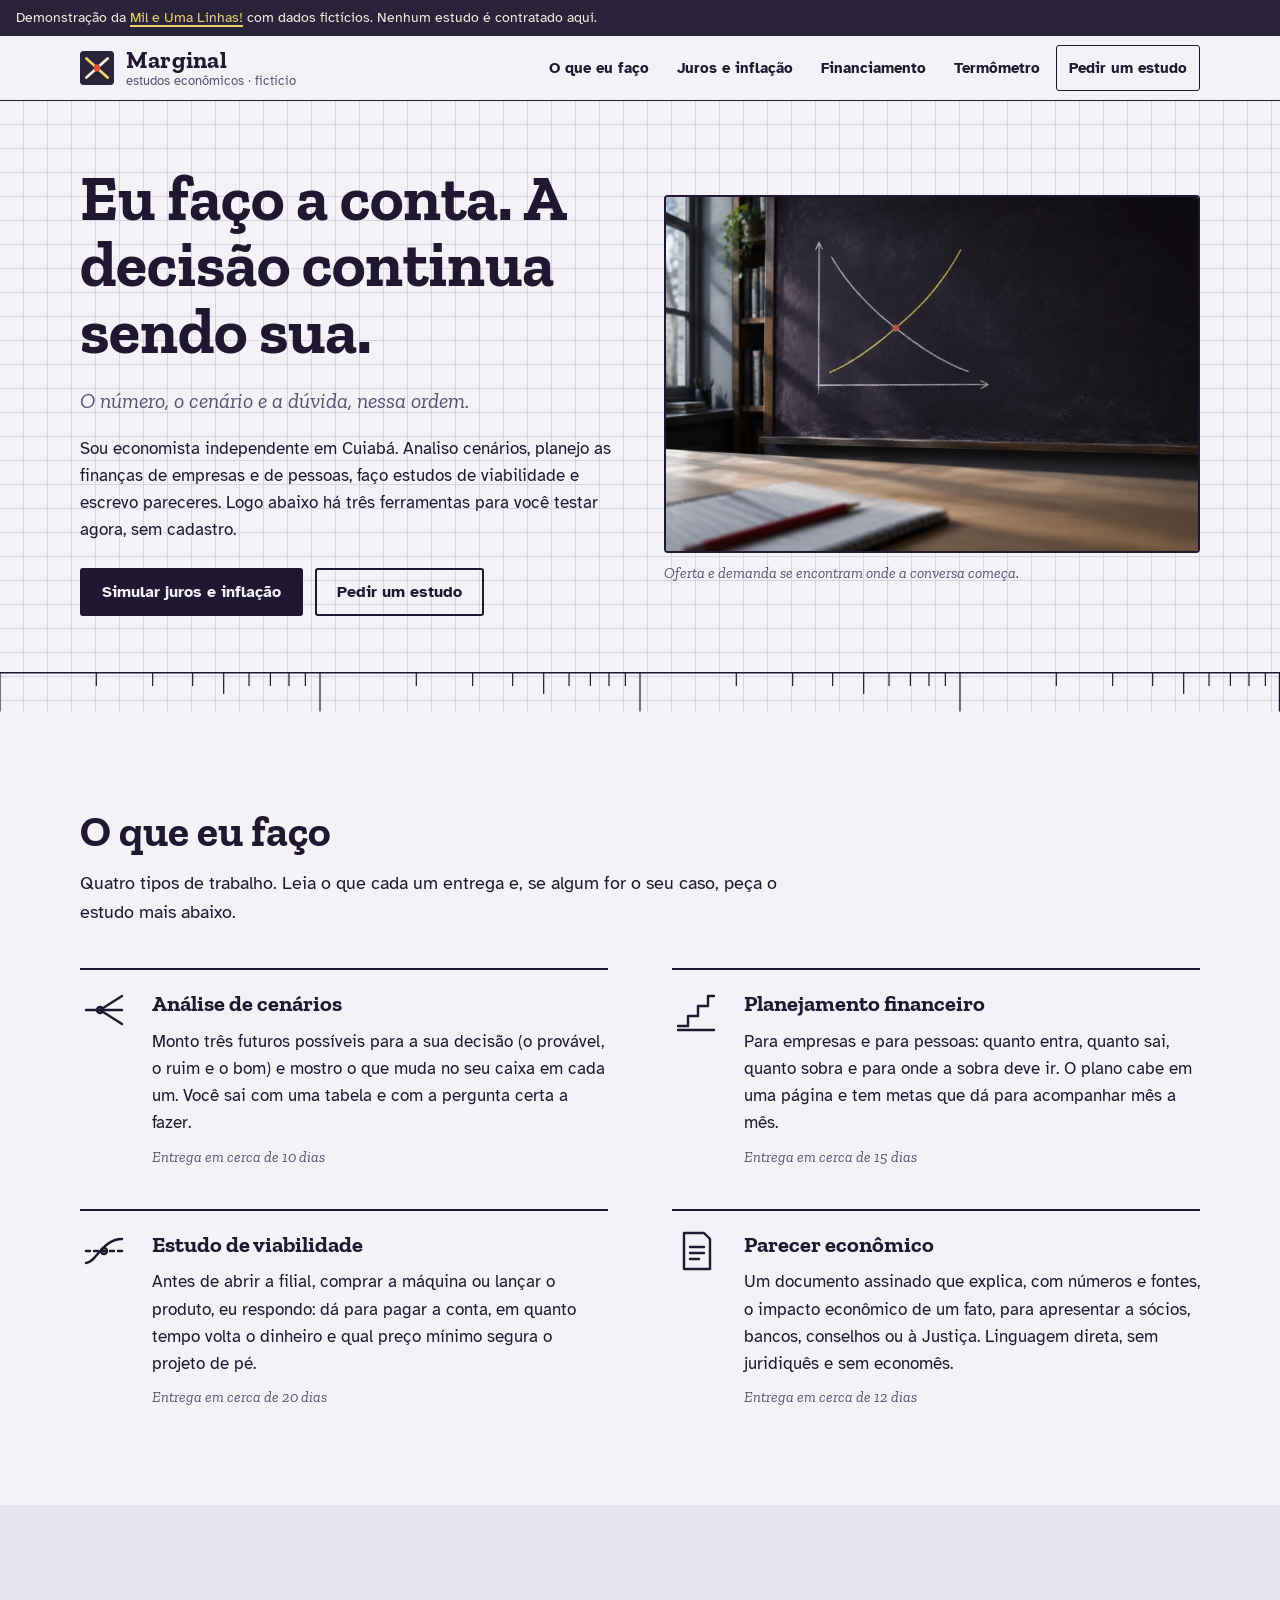
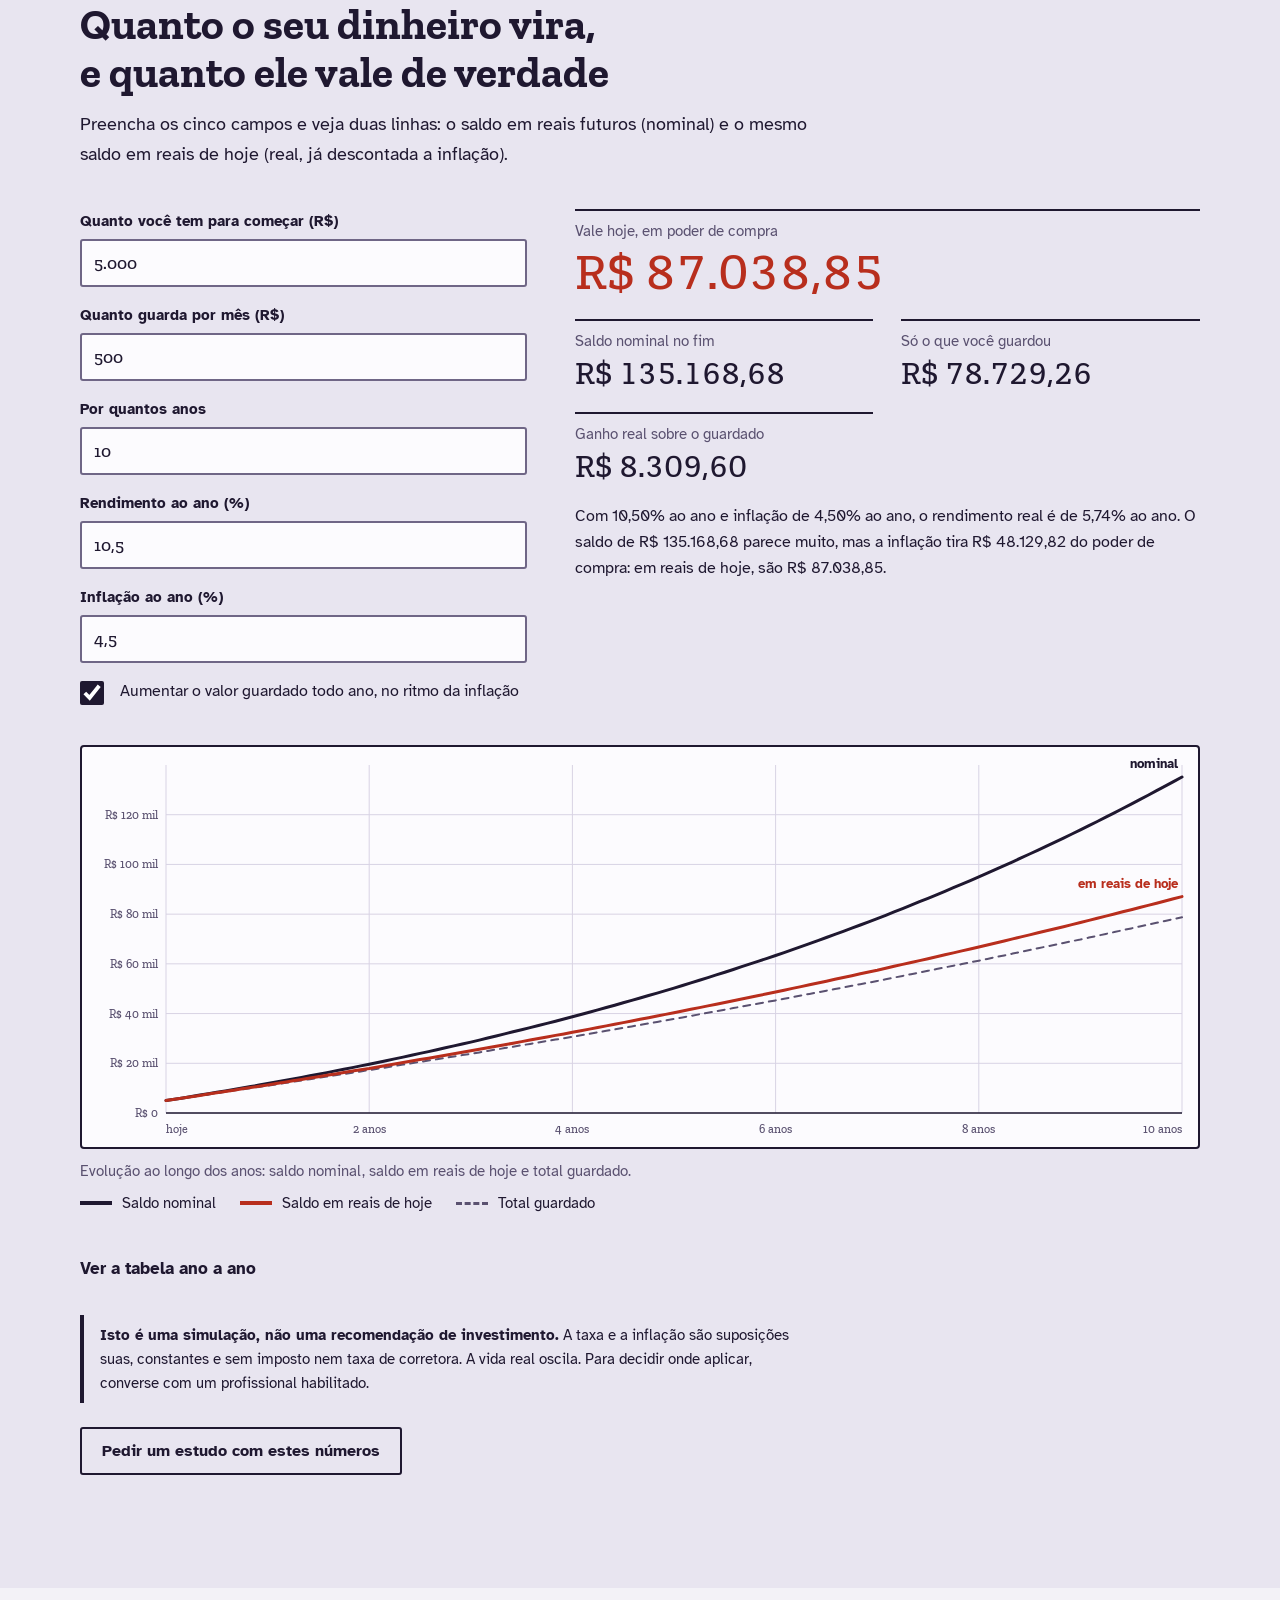
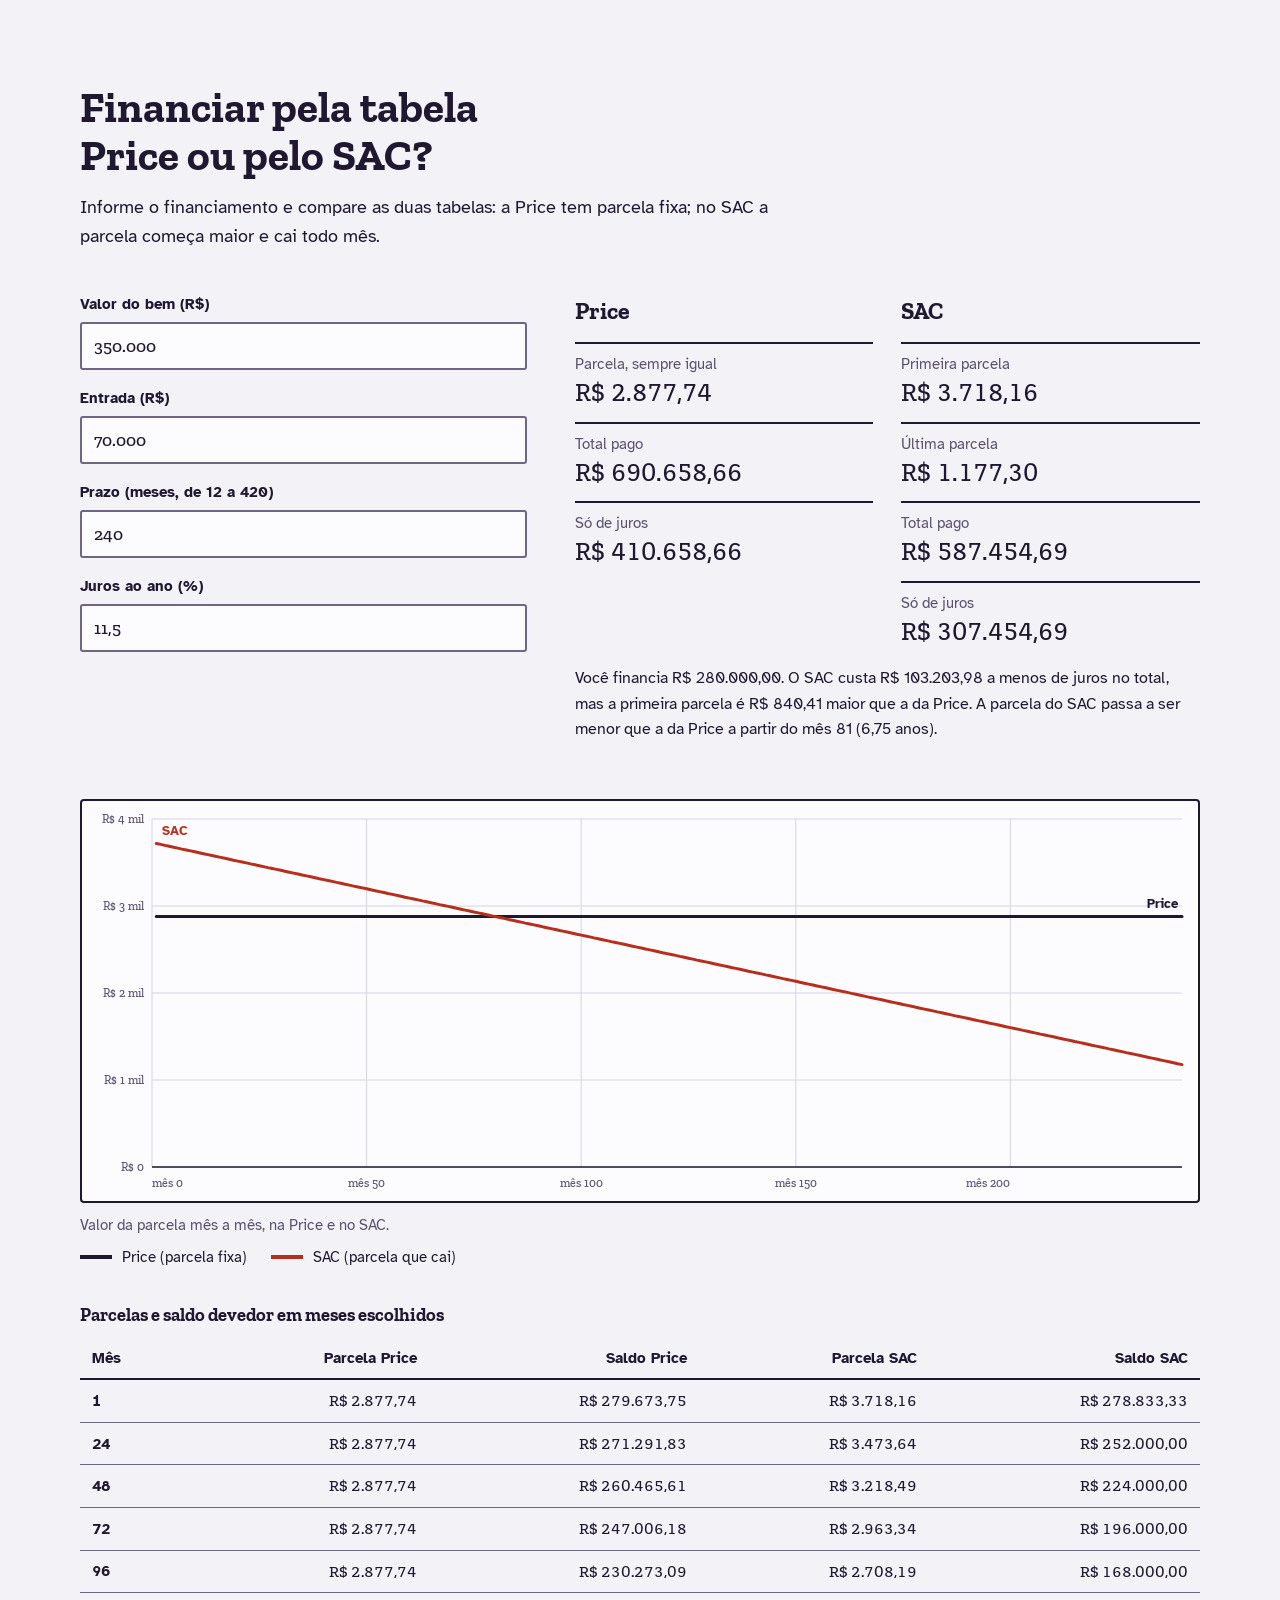
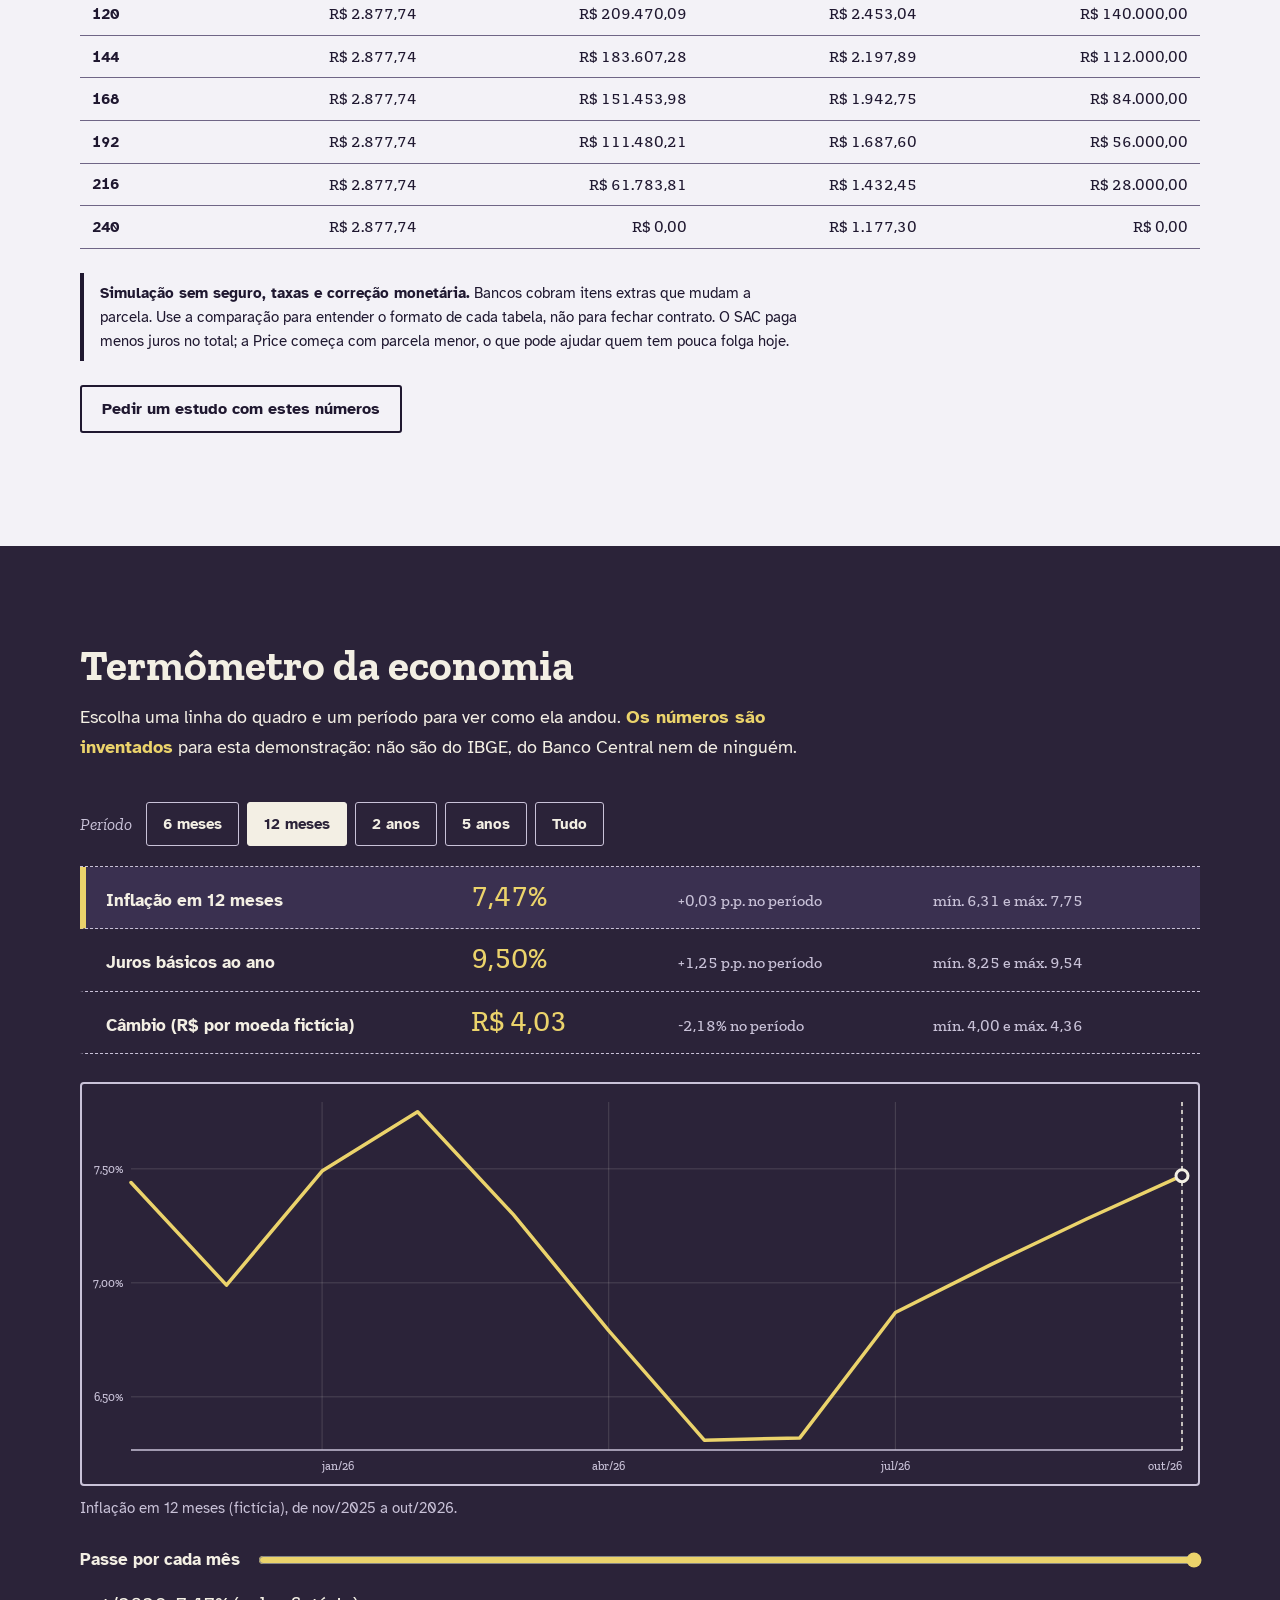
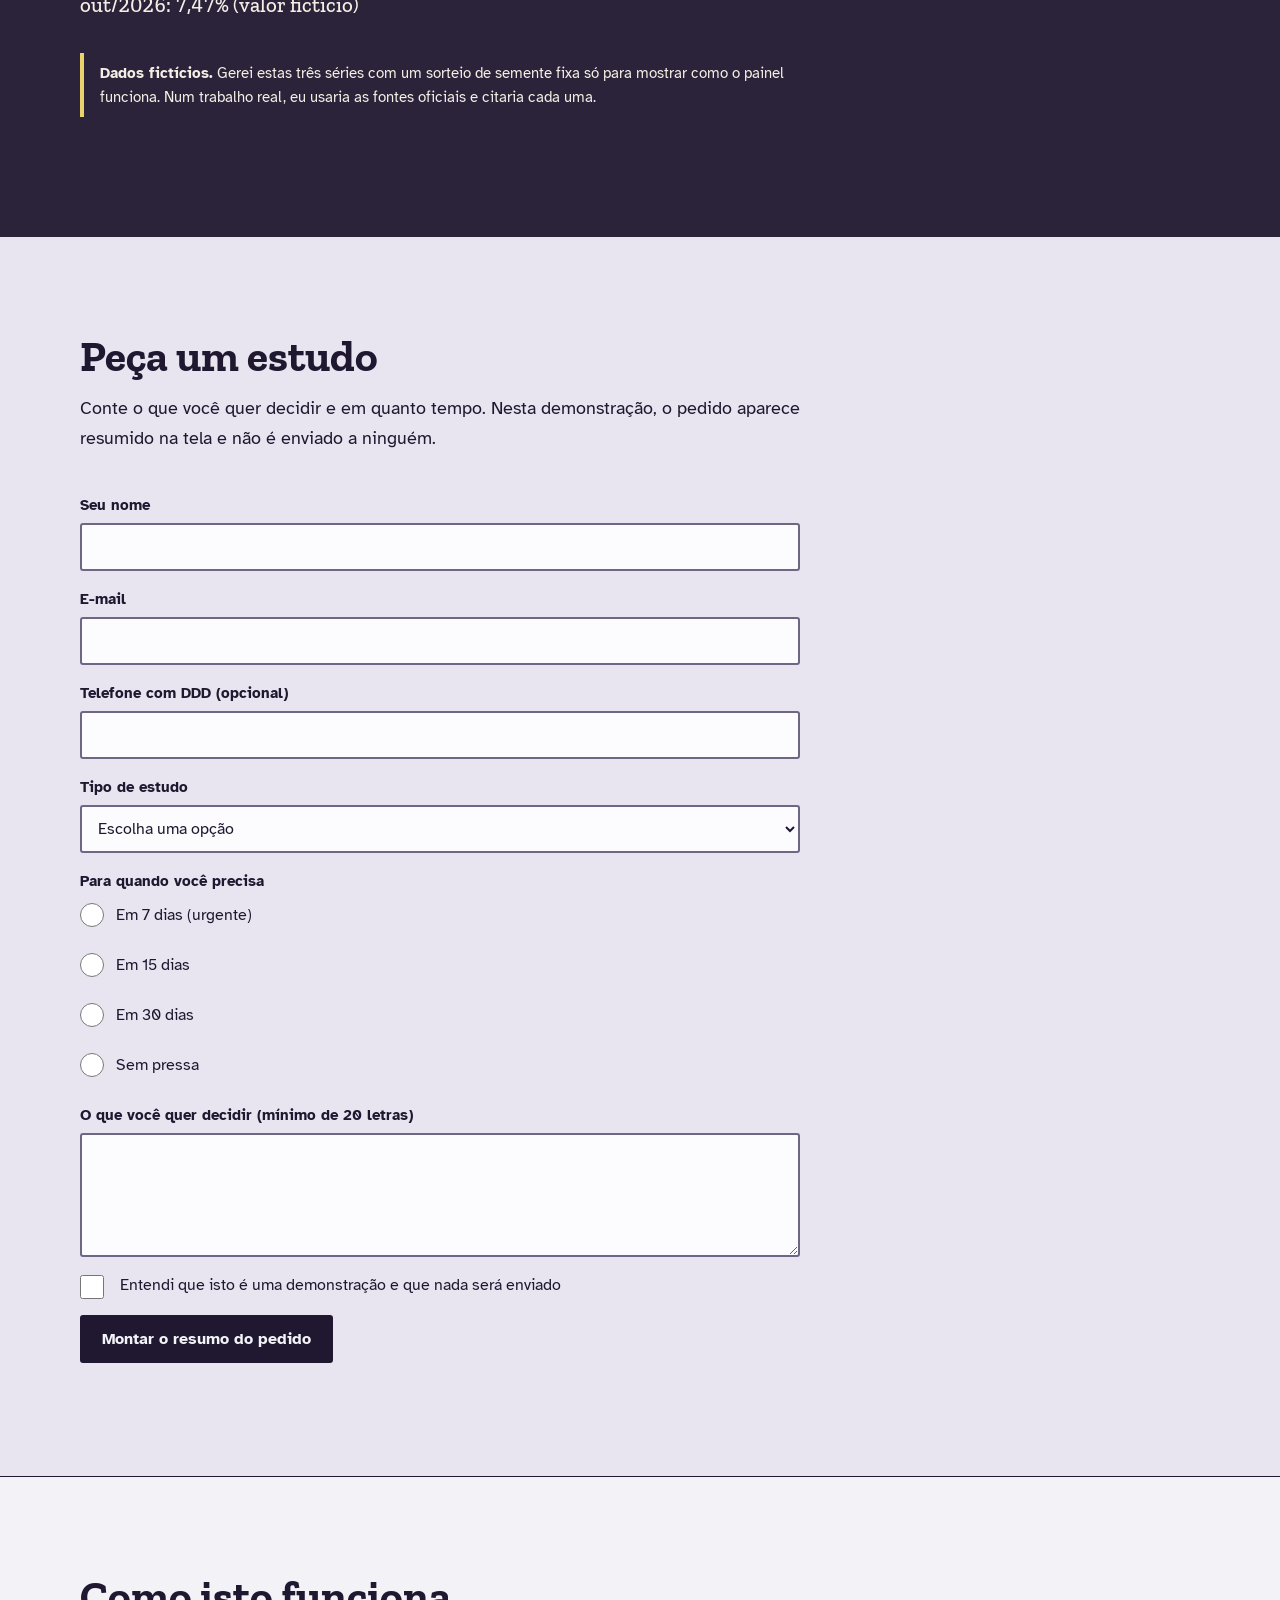
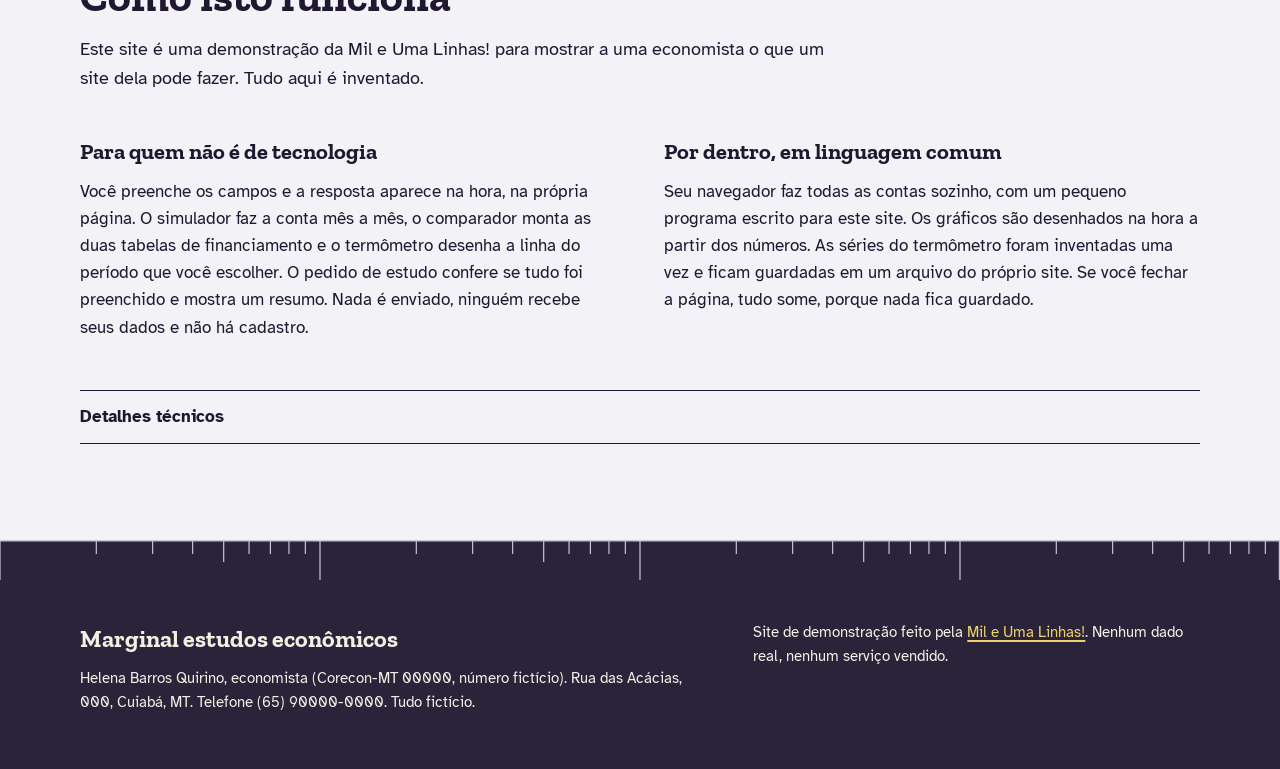
==== commit 23a058ef: "Troca o hero por foto gerada no Canva Substitui img/hero.webp, antes uma composicao provisoria feita" ====
--- a/index.html
+++ b/index.html
@@ -54,7 +54,7 @@
         </div>
         <figure class="hero-figura">
           <div class="hero-moldura">
-            <img class="hero-foto" src="img/hero.webp" width="1600" height="1067" alt="Quadro de giz escuro com duas curvas que se cruzam, uma clara e outra amarela, e um ponto vermelho no cruzamento. Imagem provisória da demonstração.">
+            <img class="hero-foto" src="img/hero.webp" width="1620" height="1080" alt="Lousa escura com duas curvas, de oferta e de demanda, que se cruzam, e um caderno com lápis vermelho sobre a mesa em primeiro plano.">
           </div>
           <figcaption>Oferta e demanda se encontram onde a conversa começa.</figcaption>
         </figure>
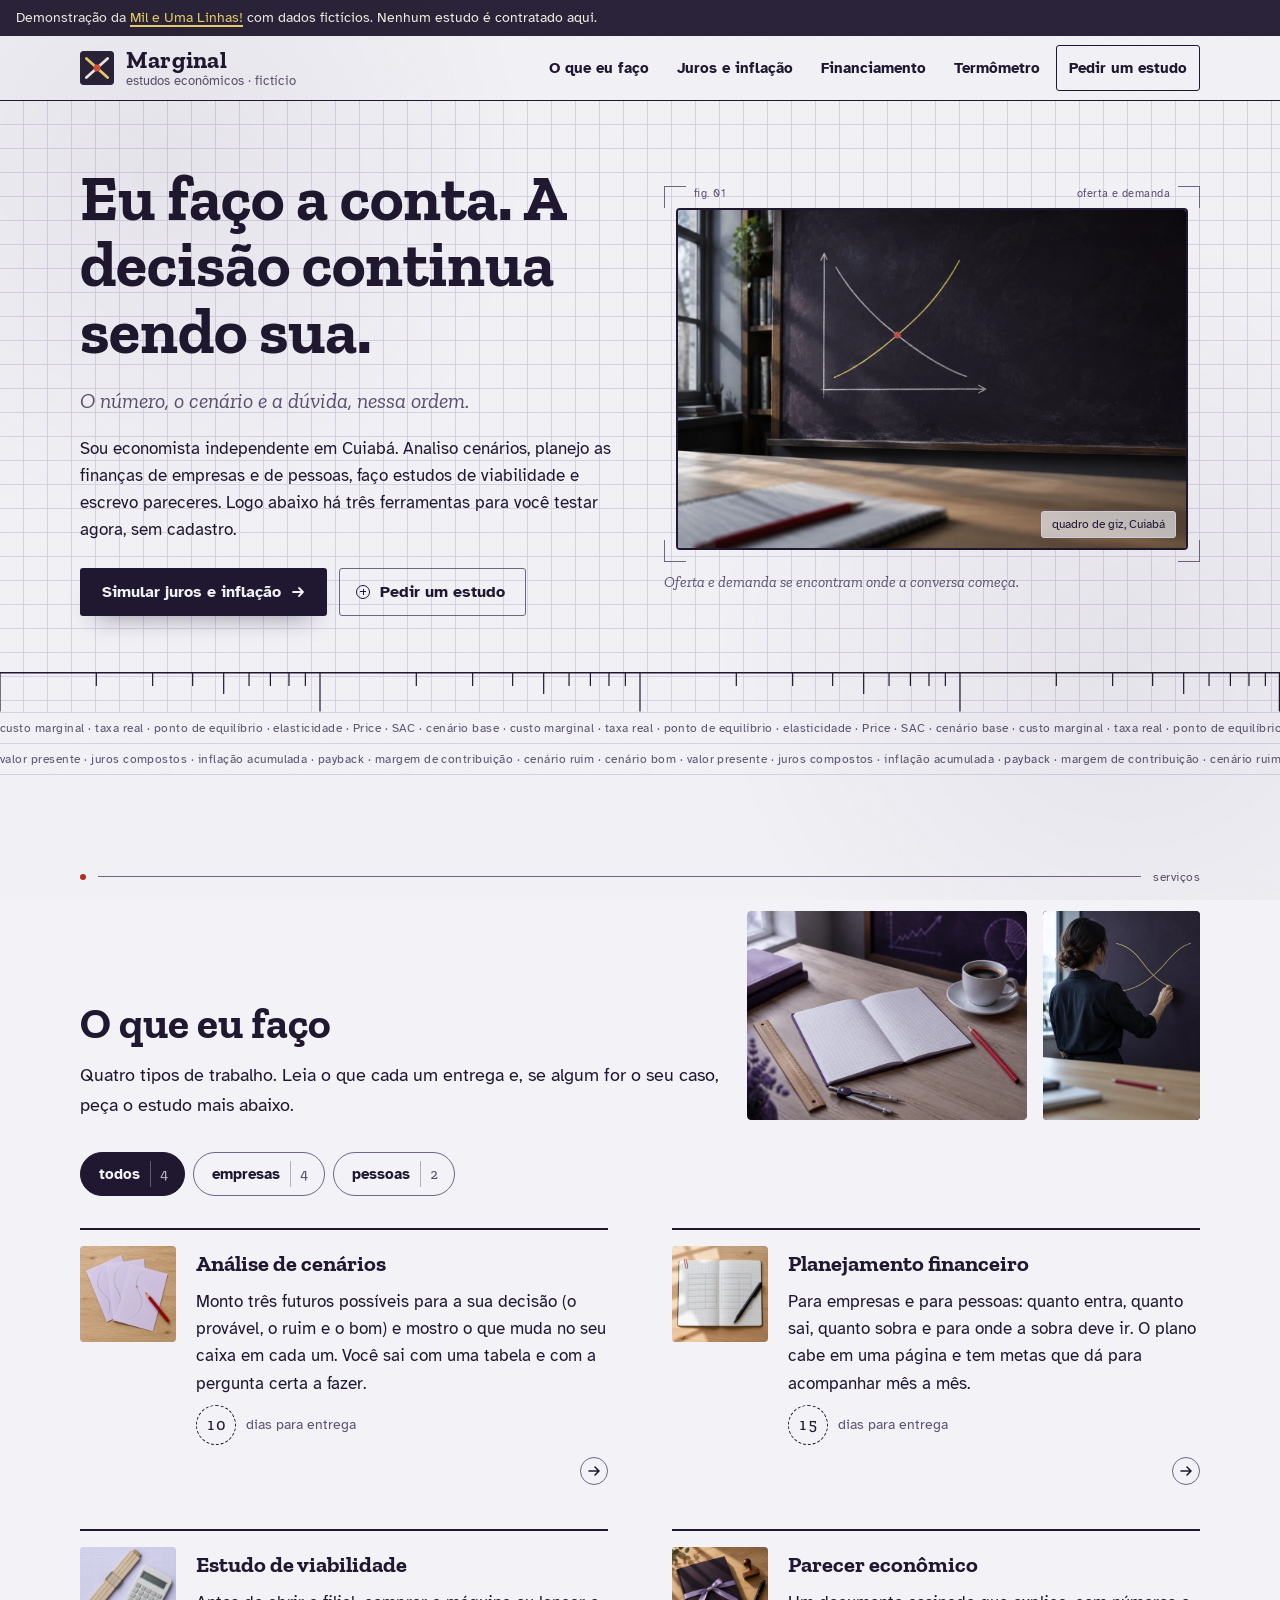
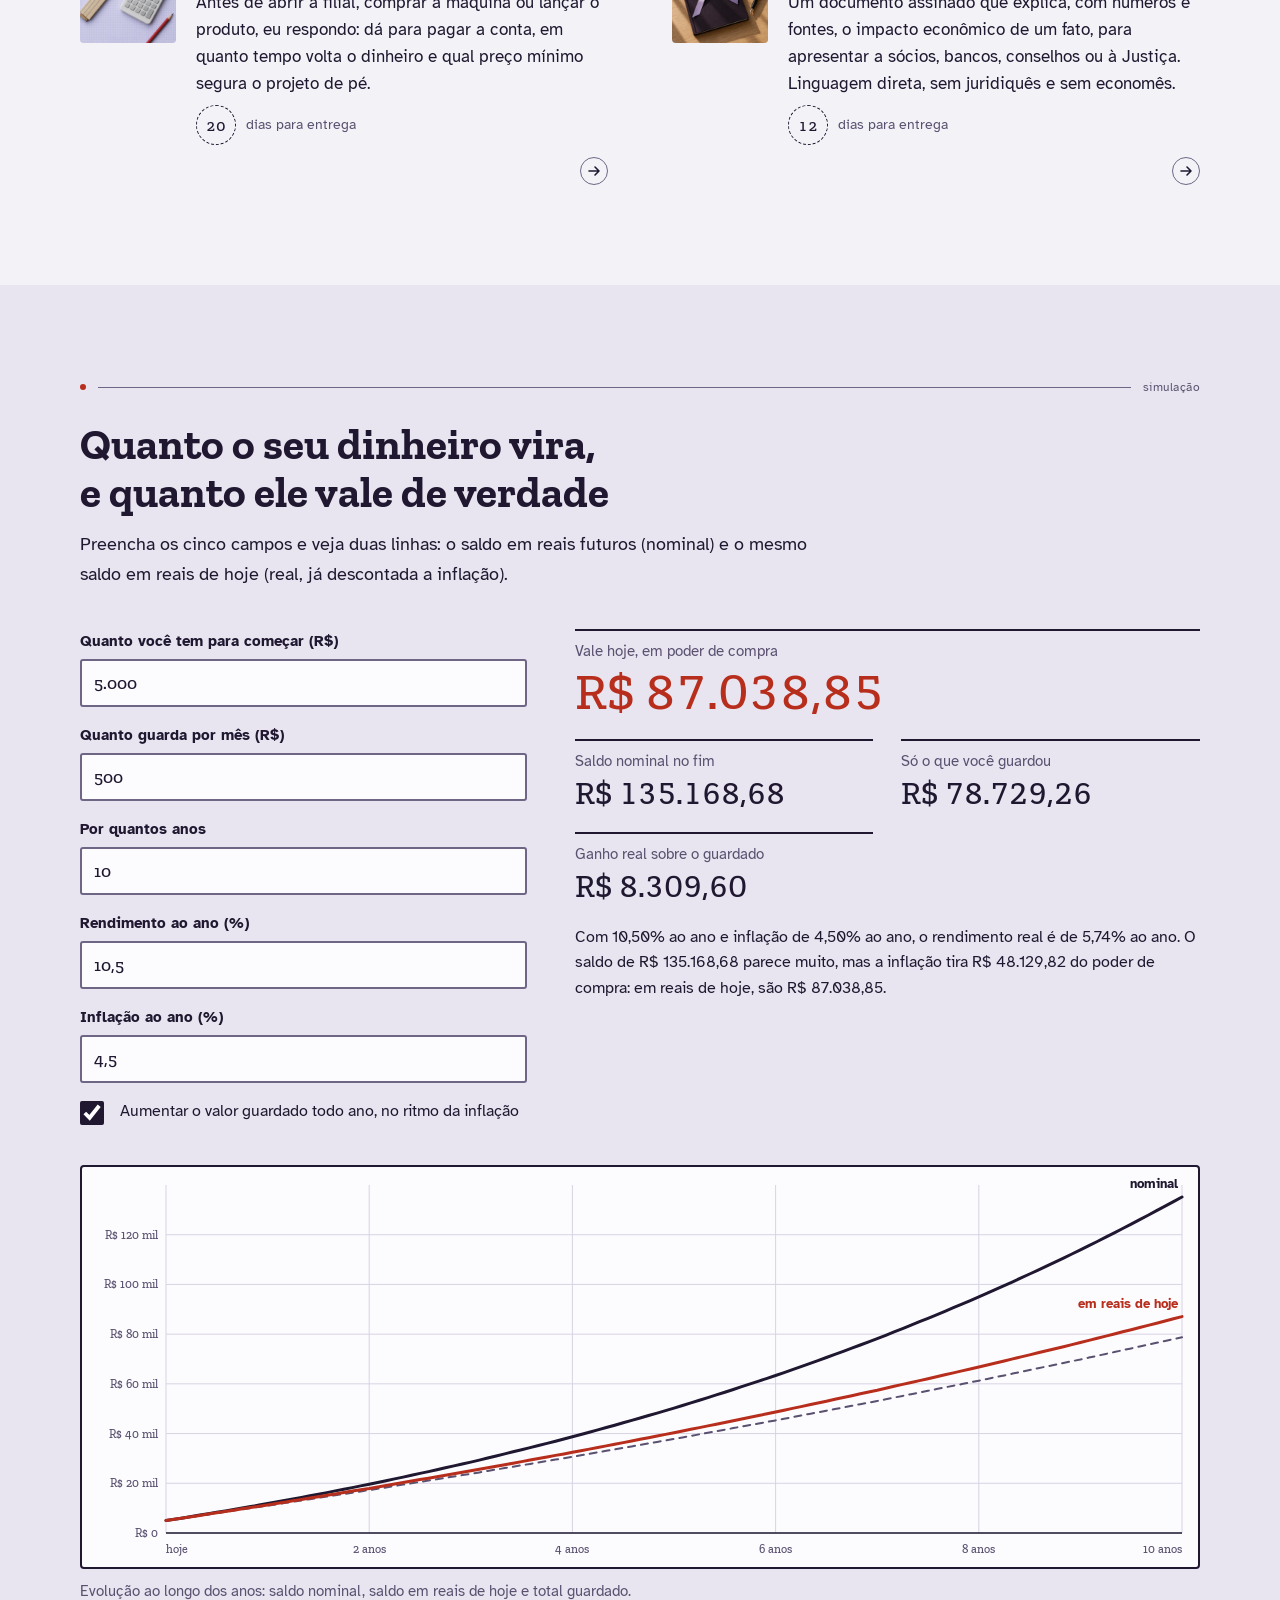
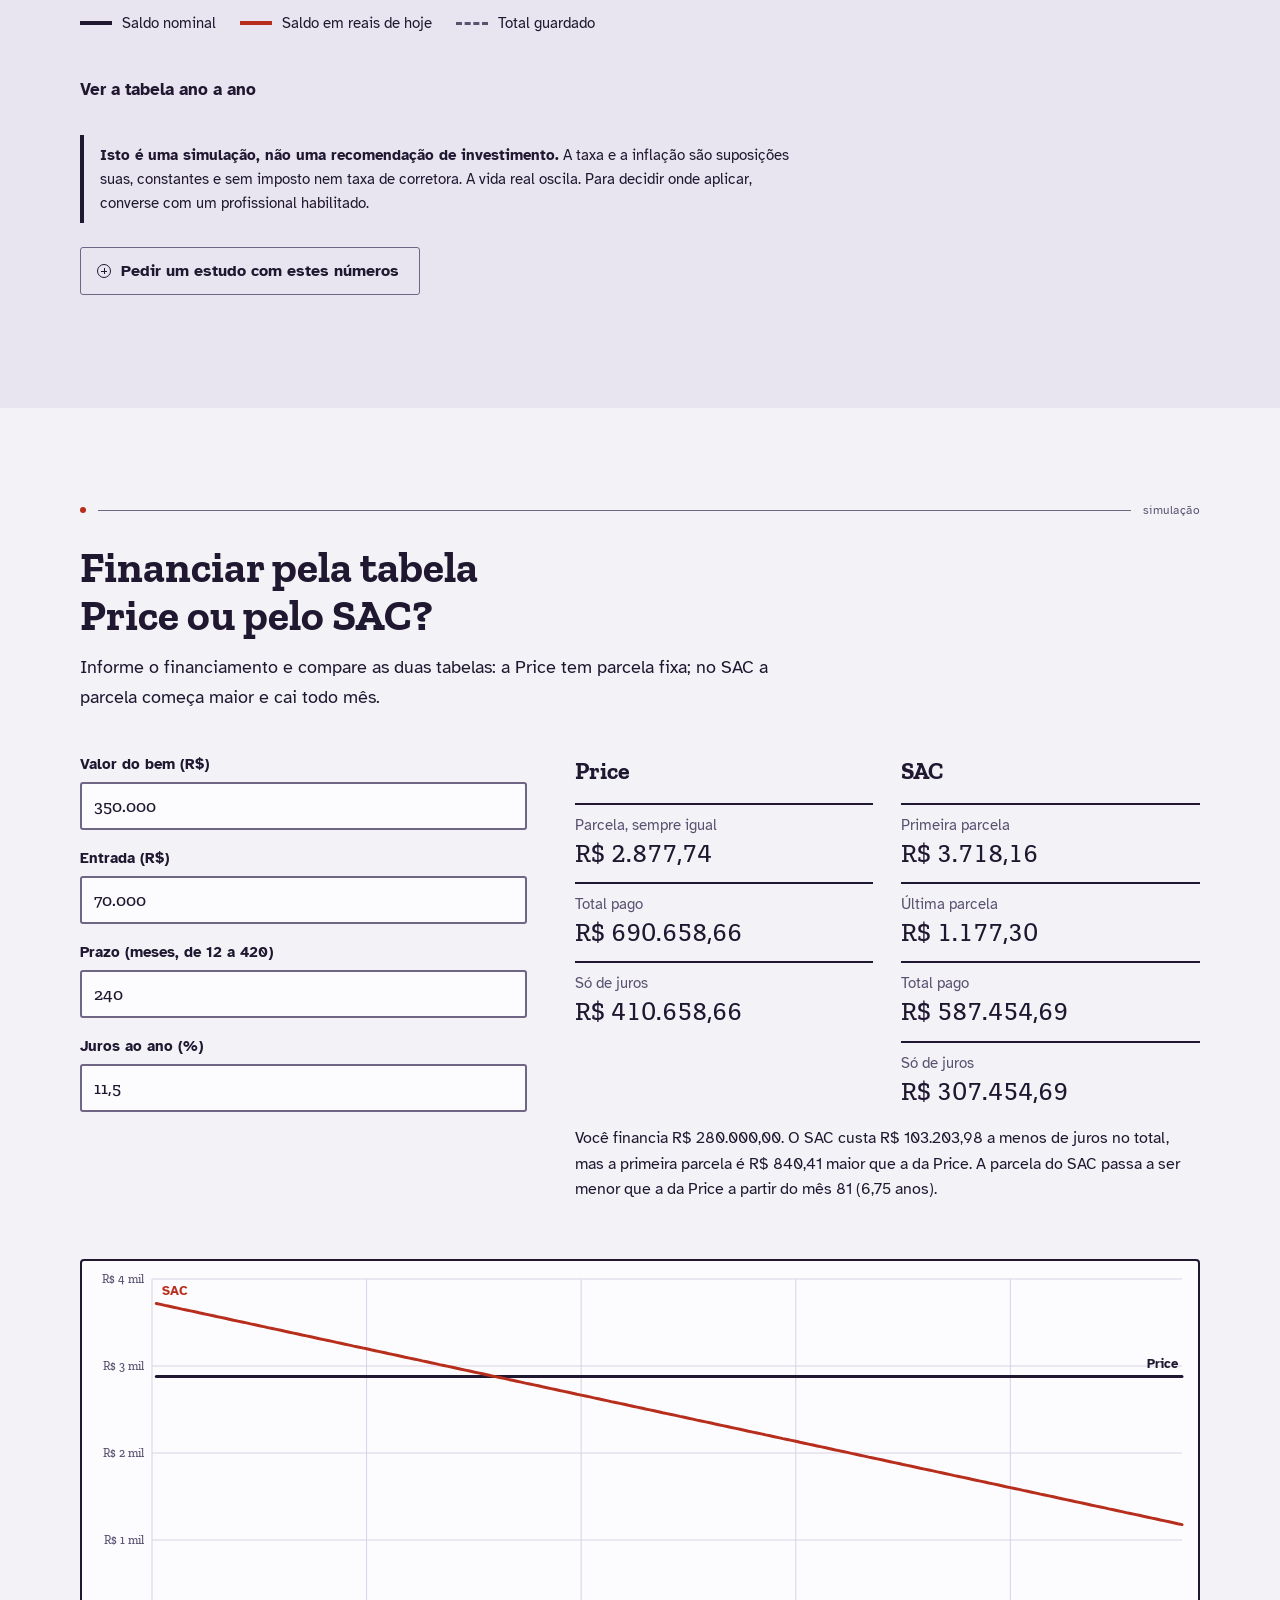
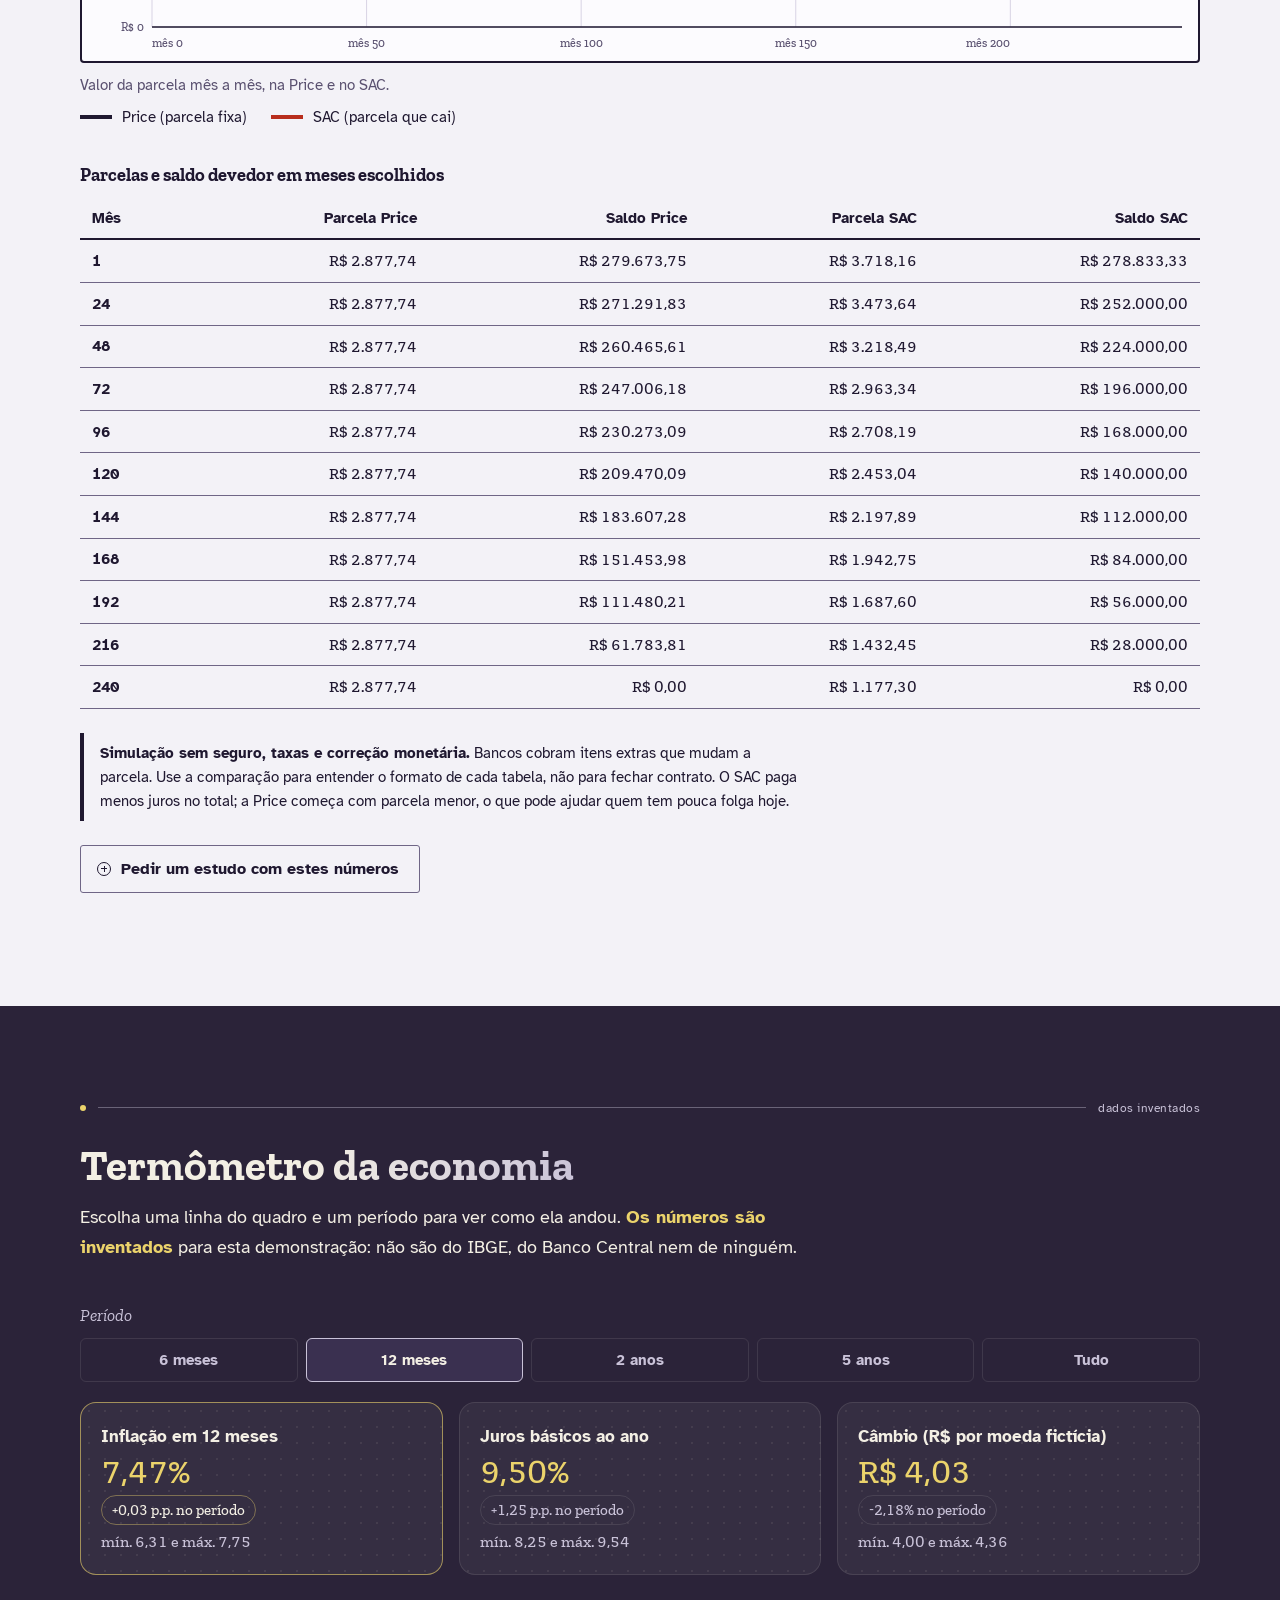
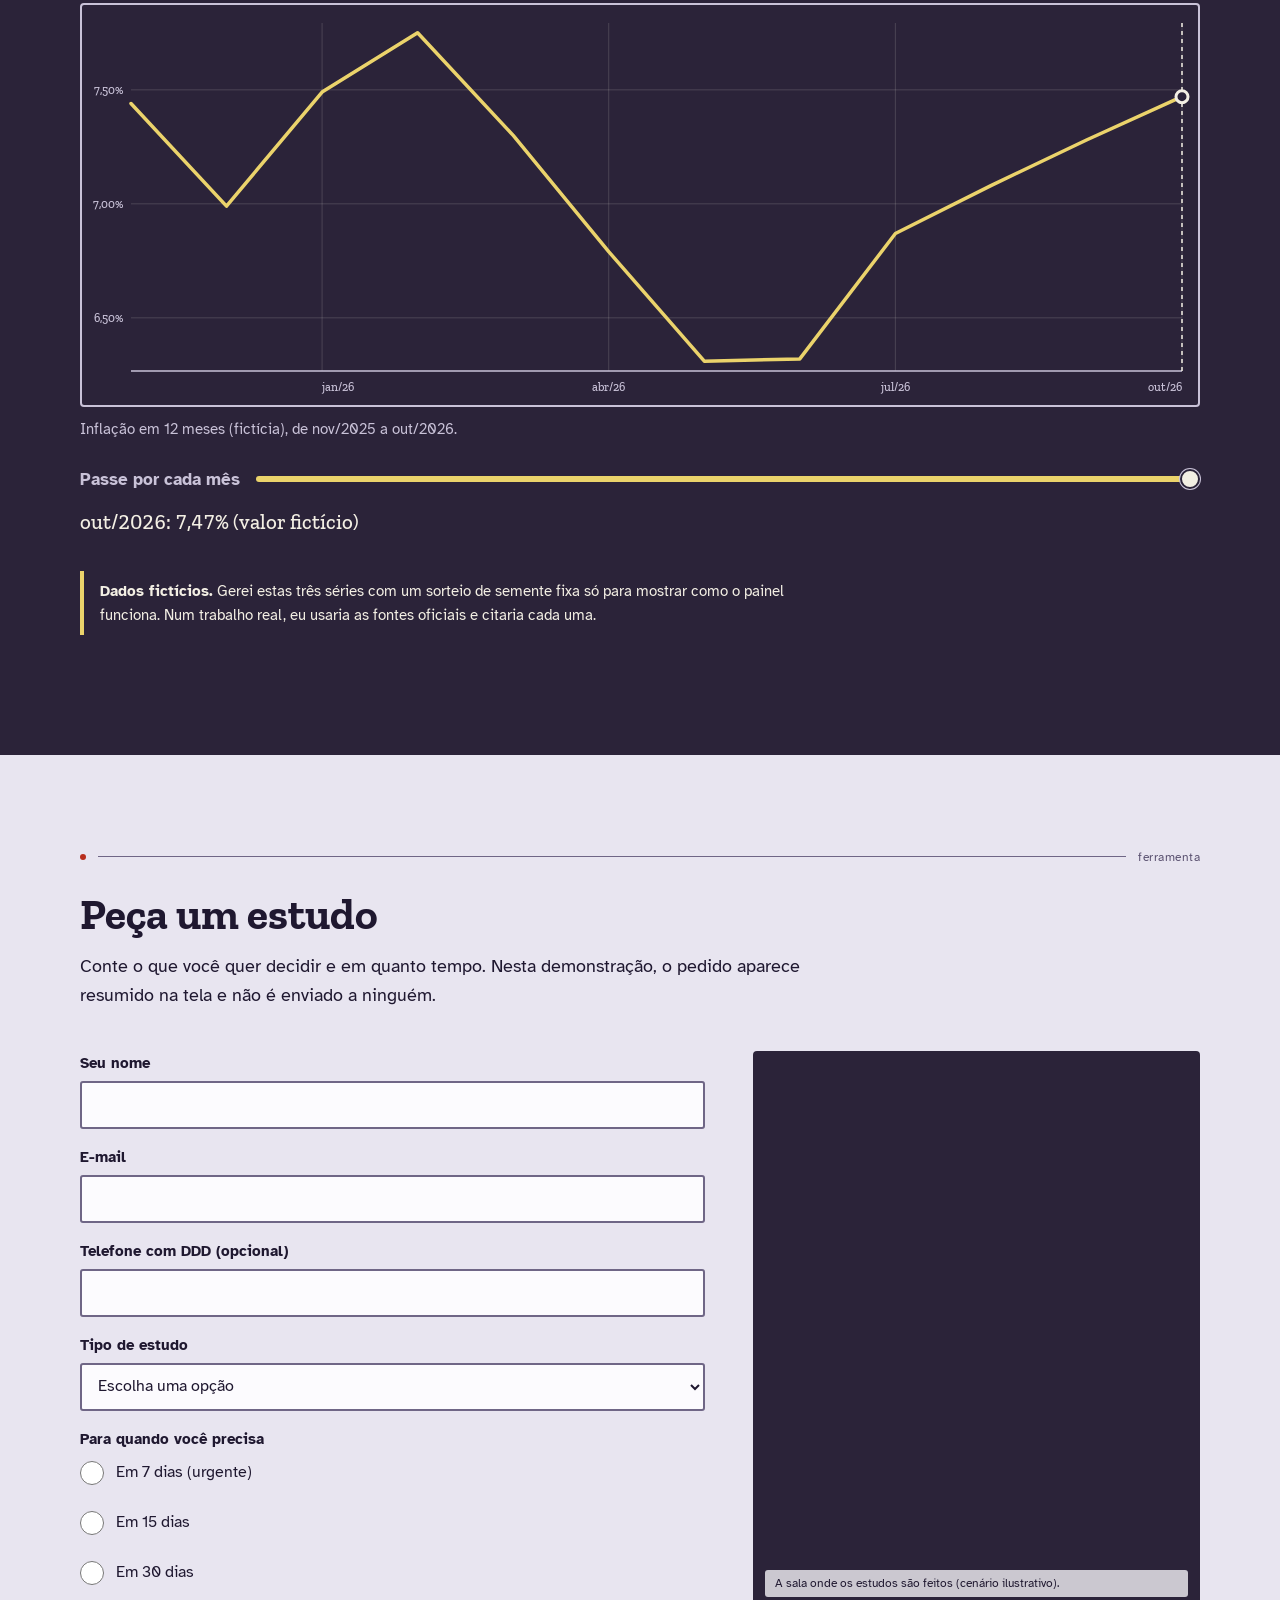
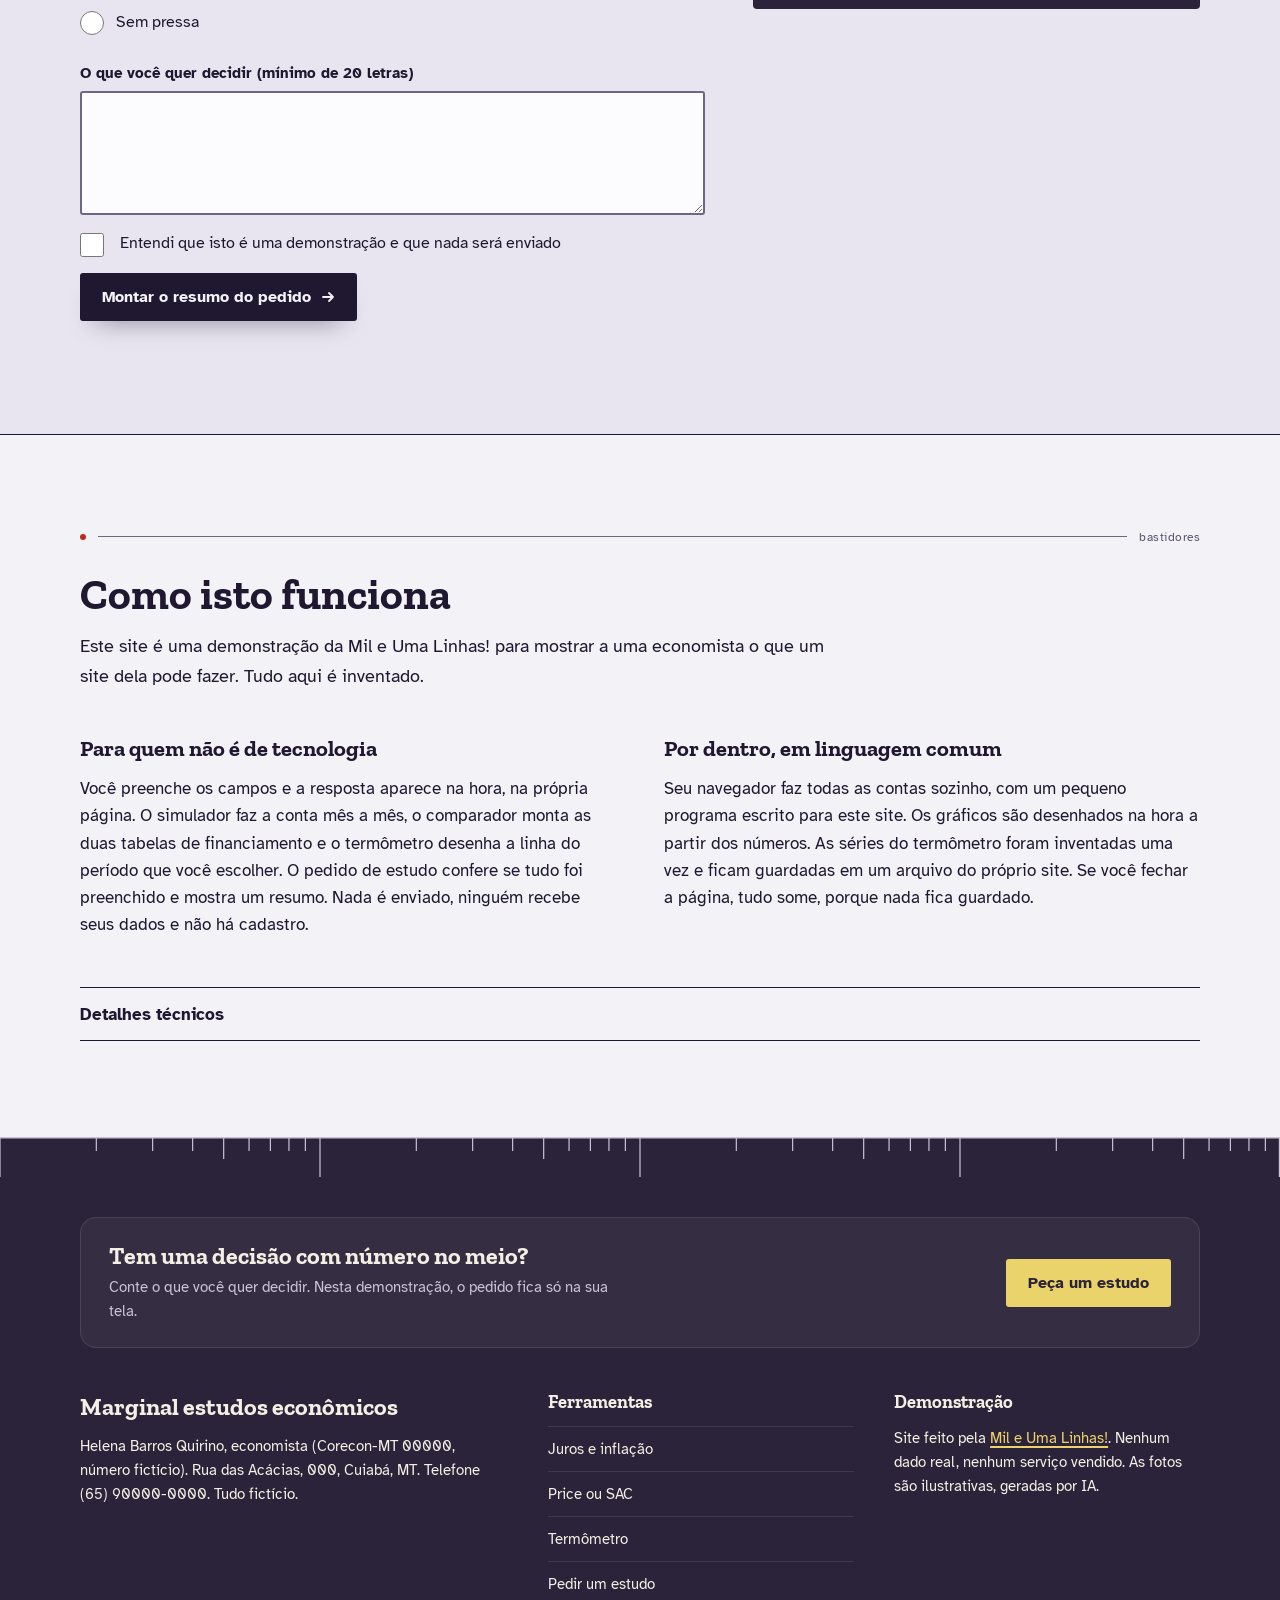
==== commit 7acff264: "Leva final: open-design + auragen e 7 fotos Aplica a dupla de design systems aprovada no plano (open" ====
--- a/index.html
+++ b/index.html
@@ -53,43 +53,84 @@
           </p>
         </div>
         <figure class="hero-figura">
-          <div class="hero-moldura">
-            <img class="hero-foto" src="img/hero.webp" width="1620" height="1080" alt="Lousa escura com duas curvas, de oferta e de demanda, que se cruzam, e um caderno com lápis vermelho sobre a mesa em primeiro plano.">
+          <div class="hero-placa">
+            <span class="hero-canto hero-canto-tl" aria-hidden="true"></span>
+            <span class="hero-canto hero-canto-tr" aria-hidden="true"></span>
+            <span class="hero-canto hero-canto-bl" aria-hidden="true"></span>
+            <span class="hero-canto hero-canto-br" aria-hidden="true"></span>
+            <span class="hero-anota hero-anota-tl" aria-hidden="true">fig. 01</span>
+            <span class="hero-anota hero-anota-tr" aria-hidden="true">oferta e demanda</span>
+            <div class="hero-moldura">
+              <img class="hero-foto" src="img/hero.webp" width="1620" height="1080" alt="Lousa escura com duas curvas, de oferta e de demanda, que se cruzam, e um caderno com lápis vermelho sobre a mesa em primeiro plano.">
+              <span class="hero-indice" aria-hidden="true">quadro de giz, Cuiabá</span>
+            </div>
           </div>
           <figcaption>Oferta e demanda se encontram onde a conversa começa.</figcaption>
         </figure>
       </div>
       <div class="regua" aria-hidden="true"></div>
+      <div class="fio" aria-hidden="true">
+        <div class="fio-linha">
+          <div class="fio-trilho">custo marginal · taxa real · ponto de equilíbrio · elasticidade · Price · SAC · cenário base · custo marginal · taxa real · ponto de equilíbrio · elasticidade · Price · SAC · cenário base · custo marginal · taxa real · ponto de equilíbrio · elasticidade · Price · SAC · cenário base · </div>
+          <div class="fio-trilho">custo marginal · taxa real · ponto de equilíbrio · elasticidade · Price · SAC · cenário base · custo marginal · taxa real · ponto de equilíbrio · elasticidade · Price · SAC · cenário base · custo marginal · taxa real · ponto de equilíbrio · elasticidade · Price · SAC · cenário base · </div>
+        </div>
+        <div class="fio-linha fio-linha-volta">
+          <div class="fio-trilho">valor presente · juros compostos · inflação acumulada · payback · margem de contribuição · cenário ruim · cenário bom · valor presente · juros compostos · inflação acumulada · payback · margem de contribuição · cenário ruim · cenário bom · valor presente · juros compostos · inflação acumulada · payback · margem de contribuição · cenário ruim · cenário bom · </div>
+          <div class="fio-trilho">valor presente · juros compostos · inflação acumulada · payback · margem de contribuição · cenário ruim · cenário bom · valor presente · juros compostos · inflação acumulada · payback · margem de contribuição · cenário ruim · cenário bom · valor presente · juros compostos · inflação acumulada · payback · margem de contribuição · cenário ruim · cenário bom · </div>
+        </div>
+      </div>
     </section>
 
     <section id="servicos" class="secao">
       <div class="miolo">
-        <h2>O que eu faço</h2>
-        <p class="frase">Quatro tipos de trabalho. Leia o que cada um entrega e, se algum for o seu caso, peça o estudo mais abaixo.</p>
+        <div class="secao-regua" aria-hidden="true"><span>serviços</span></div>
+        <div class="servicos-cabeca">
+          <div class="servicos-texto">
+            <h2>O que eu faço</h2>
+            <p class="frase">Quatro tipos de trabalho. Leia o que cada um entrega e, se algum for o seu caso, peça o estudo mais abaixo.</p>
+          </div>
+          <div class="servicos-fotos">
+            <figure class="servicos-foto">
+              <img src="img/mesa-estudo-caderno.webp" width="1456" height="1088" loading="lazy" decoding="async" alt="Mesa de madeira clara com caderno quadriculado aberto em página em branco, lápis vermelho, régua de madeira e uma xícara, vistos de cima em ângulo.">
+            </figure>
+            <figure class="retrato-foto">
+              <img src="img/economista-quadro-perfil.webp" width="1088" height="1456" loading="lazy" decoding="async" alt="Economista adulta vista de costas e de perfil, escrevendo com giz amarelo em um quadro ameixa, com o rosto fora de foco.">
+            </figure>
+          </div>
+        </div>
+        <div class="pilulas" role="group" aria-label="Filtrar os serviços por público">
+          <button type="button" class="pilula" data-publico="todos" aria-pressed="true">todos <span class="pilula-conta">4</span></button>
+          <button type="button" class="pilula" data-publico="empresas" aria-pressed="false">empresas <span class="pilula-conta">4</span></button>
+          <button type="button" class="pilula" data-publico="pessoas" aria-pressed="false">pessoas <span class="pilula-conta">2</span></button>
+        </div>
         <div class="servicos">
-          <article class="servico">
-            <svg class="servico-icone" viewBox="0 0 48 48" aria-hidden="true" focusable="false"><path d="M6 24H20"/><path d="M20 24L42 10"/><path d="M20 24H42"/><path d="M20 24L42 38"/><circle cx="20" cy="24" r="3"/></svg>
+          <article class="servico" data-publico="empresas">
+            <img class="servico-foto" src="img/servico-cenarios-folhas.webp" width="1024" height="1024" loading="lazy" decoding="async" alt="Três folhas de papel com curvas desenhadas a lápis, uma delas marcada por um traço vermelho, em leque sobre a mesa.">
             <h3>Análise de cenários</h3>
             <p>Monto três futuros possíveis para a sua decisão (o provável, o ruim e o bom) e mostro o que muda no seu caixa em cada um. Você sai com uma tabela e com a pergunta certa a fazer.</p>
-            <p class="servico-prazo">Entrega em cerca de 10 dias</p>
+            <p class="servico-prazo"><span class="anel">10</span> dias para entrega</p>
+            <a class="servico-seta" href="#pedido" aria-label="Pedir uma análise de cenários"></a>
           </article>
-          <article class="servico">
-            <svg class="servico-icone" viewBox="0 0 48 48" aria-hidden="true" focusable="false"><path d="M6 40H16V30H26V20H36V10H42"/><path d="M6 44H42"/></svg>
+          <article class="servico" data-publico="empresas pessoas">
+            <img class="servico-foto" src="img/servico-planejamento-caderno.webp" width="1024" height="1024" loading="lazy" decoding="async" alt="Caderno quadriculado aberto com uma tabela desenhada a lápis e desfocada, um clipe vermelho e uma caneta sobre a página.">
             <h3>Planejamento financeiro</h3>
             <p>Para empresas e para pessoas: quanto entra, quanto sai, quanto sobra e para onde a sobra deve ir. O plano cabe em uma página e tem metas que dá para acompanhar mês a mês.</p>
-            <p class="servico-prazo">Entrega em cerca de 15 dias</p>
+            <p class="servico-prazo"><span class="anel">15</span> dias para entrega</p>
+            <a class="servico-seta" href="#pedido" aria-label="Pedir um planejamento financeiro"></a>
           </article>
-          <article class="servico">
-            <svg class="servico-icone" viewBox="0 0 48 48" aria-hidden="true" focusable="false"><path d="M6 36C16 36 22 12 42 12"/><path d="M6 24H42" stroke-dasharray="4 4"/><circle cx="24" cy="24" r="3"/></svg>
+          <article class="servico" data-publico="empresas">
+            <img class="servico-foto" src="img/servico-viabilidade-regua.webp" width="1024" height="1024" loading="lazy" decoding="async" alt="Régua de cálculo antiga de madeira e uma calculadora de mesa branca sobre papel quadriculado lilás claro.">
             <h3>Estudo de viabilidade</h3>
             <p>Antes de abrir a filial, comprar a máquina ou lançar o produto, eu respondo: dá para pagar a conta, em quanto tempo volta o dinheiro e qual preço mínimo segura o projeto de pé.</p>
-            <p class="servico-prazo">Entrega em cerca de 20 dias</p>
+            <p class="servico-prazo"><span class="anel">20</span> dias para entrega</p>
+            <a class="servico-seta" href="#pedido" aria-label="Pedir um estudo de viabilidade"></a>
           </article>
-          <article class="servico">
-            <svg class="servico-icone" viewBox="0 0 48 48" aria-hidden="true" focusable="false"><path d="M12 6H32L38 12V42H12Z"/><path d="M18 20H32M18 26H32M18 32H27"/></svg>
+          <article class="servico" data-publico="empresas pessoas">
+            <img class="servico-foto" src="img/servico-parecer-documento.webp" width="1024" height="1024" loading="lazy" decoding="async" alt="Documento encadernado com capa violeta escura e fita, um carimbo de madeira e uma caneta-tinteiro sobre mesa de madeira clara.">
             <h3>Parecer econômico</h3>
             <p>Um documento assinado que explica, com números e fontes, o impacto econômico de um fato, para apresentar a sócios, bancos, conselhos ou à Justiça. Linguagem direta, sem juridiquês e sem economês.</p>
-            <p class="servico-prazo">Entrega em cerca de 12 dias</p>
+            <p class="servico-prazo"><span class="anel">12</span> dias para entrega</p>
+            <a class="servico-seta" href="#pedido" aria-label="Pedir um parecer econômico"></a>
           </article>
         </div>
       </div>
@@ -97,6 +138,7 @@
 
     <section id="simulador" class="secao secao-clara">
       <div class="miolo">
+        <div class="secao-regua" aria-hidden="true"><span>simulação</span></div>
         <h2>Quanto o seu dinheiro vira, e quanto ele vale de verdade</h2>
         <p class="frase">Preencha os cinco campos e veja duas linhas: o saldo em reais futuros (nominal) e o mesmo saldo em reais de hoje (real, já descontada a inflação).</p>
 
@@ -184,6 +226,7 @@
 
     <section id="financiamento" class="secao">
       <div class="miolo">
+        <div class="secao-regua" aria-hidden="true"><span>simulação</span></div>
         <h2>Financiar pela tabela Price ou pelo SAC?</h2>
         <p class="frase">Informe o financiamento e compare as duas tabelas: a Price tem parcela fixa; no SAC a parcela começa maior e cai todo mês.</p>
 
@@ -259,6 +302,7 @@
 
     <section id="termometro" class="secao secao-quadro">
       <div class="miolo">
+        <div class="secao-regua" aria-hidden="true"><span>dados inventados</span></div>
         <h2>Termômetro da economia</h2>
         <p class="frase">Escolha uma linha do quadro e um período para ver como ela andou. <b>Os números são inventados</b> para esta demonstração: não são do IBGE, do Banco Central nem de ninguém.</p>
 
@@ -308,10 +352,15 @@
 
     <section id="pedido" class="secao secao-clara">
       <div class="miolo">
+        <div class="secao-regua" aria-hidden="true"><span>ferramenta</span></div>
         <h2>Peça um estudo</h2>
         <p class="frase">Conte o que você quer decidir e em quanto tempo. Nesta demonstração, o pedido aparece resumido na tela e não é enviado a ninguém.</p>
 
         <div class="pedido-grade">
+          <figure class="pedido-foto">
+            <img src="img/sala-estudo-quadro.webp" width="1088" height="1360" loading="lazy" decoding="async" alt="Sala de estudo com um quadro de giz ameixa limpo, uma cadeira de madeira, mesa com caderno quadriculado e janela com luz suave.">
+            <figcaption>A sala onde os estudos são feitos (cenário ilustrativo).</figcaption>
+          </figure>
           <form id="form-pedido" class="campos" novalidate autocomplete="off">
             <p class="erro erro-geral" id="pedido-erro" role="alert" hidden></p>
             <div class="campo">
@@ -386,6 +435,7 @@
 
     <section id="como-funciona" class="secao secao-escura-papel">
       <div class="miolo">
+        <div class="secao-regua" aria-hidden="true"><span>bastidores</span></div>
         <h2>Como isto funciona</h2>
         <p class="frase">Este site é uma demonstração da Mil e Uma Linhas! para mostrar a uma economista o que um site dela pode fazer. Tudo aqui é inventado.</p>
         <div class="funciona-grade">
@@ -415,12 +465,33 @@
 
   <footer class="rodape">
     <div class="regua regua-clara" aria-hidden="true"></div>
-    <div class="miolo rodape-grade">
-      <div>
-        <p class="rodape-marca">Marginal estudos econômicos</p>
-        <p>Helena Barros Quirino, economista (Corecon-MT 00000, número fictício). Rua das Acácias, 000, Cuiabá, MT. Telefone (65) 90000-0000. Tudo fictício.</p>
-      </div>
-      <p>Site de demonstração feito pela <a href="https://mileumalinhas.com.br" rel="noopener">Mil e Uma Linhas!</a>. Nenhum dado real, nenhum serviço vendido.</p>
+    <div class="miolo">
+      <div class="rodape-cta">
+        <div>
+          <p class="rodape-cta-titulo">Tem uma decisão com número no meio?</p>
+          <p class="rodape-cta-texto">Conte o que você quer decidir. Nesta demonstração, o pedido fica só na sua tela.</p>
+        </div>
+        <a class="botao botao-giz" href="#pedido">Peça um estudo</a>
+      </div>
+      <div class="rodape-grade">
+        <div>
+          <p class="rodape-marca">Marginal estudos econômicos</p>
+          <p>Helena Barros Quirino, economista (Corecon-MT 00000, número fictício). Rua das Acácias, 000, Cuiabá, MT. Telefone (65) 90000-0000. Tudo fictício.</p>
+        </div>
+        <nav aria-label="Atalhos das ferramentas">
+          <p class="rodape-titulo">Ferramentas</p>
+          <ul class="rodape-lista">
+            <li><a href="#simulador">Juros e inflação</a></li>
+            <li><a href="#financiamento">Price ou SAC</a></li>
+            <li><a href="#termometro">Termômetro</a></li>
+            <li><a href="#pedido">Pedir um estudo</a></li>
+          </ul>
+        </nav>
+        <div>
+          <p class="rodape-titulo">Demonstração</p>
+          <p>Site feito pela <a href="https://mileumalinhas.com.br" rel="noopener">Mil e Uma Linhas!</a>. Nenhum dado real, nenhum serviço vendido. As fotos são ilustrativas, geradas por IA.</p>
+        </div>
+      </div>
     </div>
   </footer>
 
--- a/css/estilo.css
+++ b/css/estilo.css
@@ -60,7 +60,8 @@
 .faixa-demo a { color: var(--amarelo); }
 
 /* Topo */
-.topo { position: sticky; top: 0; z-index: 30; background: var(--papel); border-bottom: 1.5px solid var(--tinta); }
+.topo { position: sticky; top: 0; z-index: 30; background: var(--papel); border-bottom: 1.5px solid var(--tinta); transition: transform 360ms cubic-bezier(.22, .61, .36, 1); }
+.topo.topo-oculto { transform: translateY(-100%); }
 .topo-linha { display: flex; align-items: center; justify-content: space-between; gap: 16px; min-height: 64px; flex-wrap: wrap; }
 .marca { display: flex; align-items: center; gap: 12px; text-decoration: none; color: var(--tinta); }
 .marca-icone { display: block; border-radius: 3px; }
@@ -81,10 +82,15 @@
   font: 700 1rem var(--corpo); text-decoration: none; border-radius: var(--raio); border: 2px solid var(--tinta);
   cursor: pointer; text-align: center; line-height: 1.25;
 }
-.botao-principal { background: var(--tinta); color: var(--papel); }
-.botao-principal:hover { background: var(--quadro2); border-color: var(--quadro2); }
-.botao-contorno { background: transparent; color: var(--tinta); }
-.botao-contorno:hover { background: var(--tinta); color: var(--papel); }
+.botao { gap: 10px; transition: background-color 200ms, color 200ms, box-shadow 200ms, transform 200ms; }
+.botao-principal { background: var(--tinta); color: var(--papel); box-shadow: 0 14px 26px -16px rgba(31, 24, 48, 0.6); }
+.botao-principal::after { content: ""; width: 14px; height: 14px; flex: none; background: currentColor; -webkit-mask: url("data:image/svg+xml,%3Csvg xmlns='http://www.w3.org/2000/svg' viewBox='0 0 14 14' fill='none' stroke='%23000' stroke-width='1.8' stroke-linecap='round' stroke-linejoin='round'%3E%3Cpath d='M2 7h10M8 3l4 4-4 4'/%3E%3C/svg%3E") center / contain no-repeat; mask: url("data:image/svg+xml,%3Csvg xmlns='http://www.w3.org/2000/svg' viewBox='0 0 14 14' fill='none' stroke='%23000' stroke-width='1.8' stroke-linecap='round' stroke-linejoin='round'%3E%3Cpath d='M2 7h10M8 3l4 4-4 4'/%3E%3C/svg%3E") center / contain no-repeat; }
+.botao-principal:hover { background: var(--quadro2); border-color: var(--quadro2); box-shadow: 0 18px 30px -16px rgba(31, 24, 48, 0.7); }
+.botao-contorno { background: transparent; color: var(--tinta); border: 1.5px solid var(--borda); padding: 10px 20px 10px 16px; }
+.botao-contorno::before { content: ""; width: 14px; height: 14px; flex: none; border: 1px solid currentColor; border-radius: 50%; background: linear-gradient(currentColor, currentColor) center / 6px 1px no-repeat, linear-gradient(currentColor, currentColor) center / 1px 6px no-repeat; }
+.botao-contorno:hover { background: var(--papel2); border-color: var(--tinta); }
+.botao-giz, .rodape .botao-giz { background: var(--amarelo); color: var(--quadro); border-color: var(--amarelo); }
+.botao-giz:hover, .rodape .botao-giz:hover { background: var(--giz); border-color: var(--giz); color: var(--quadro); }
 
 /* Régua logarítmica (momento da abertura) */
 .regua {
@@ -95,6 +101,24 @@
 }
 .regua-clara { color: var(--giz-suave); animation: none; }
 @keyframes regua-entra { from { clip-path: inset(0 100% 0 0); } to { clip-path: inset(0 0 0 0); } }
+
+/* Fio: duas fitas de termos em sentidos opostos (CSS puro) */
+.fio { border-top: 1px solid var(--grade); border-bottom: 1px solid var(--grade); background: var(--papel); }
+.fio-linha { display: flex; overflow: hidden; white-space: nowrap; font: 400 12px / 1 var(--corpo); color: var(--grafite); letter-spacing: 0.04em; padding: 9px 0; }
+.fio-linha + .fio-linha { border-top: 1px solid var(--grade); }
+.fio-trilho { flex: none; width: max-content; padding-right: 0; animation: fio-anda 60s linear infinite; }
+.fio-linha-volta .fio-trilho { animation-direction: reverse; }
+@keyframes fio-anda { from { transform: translateX(0); } to { transform: translateX(-100%); } }
+
+/* Fundo de papel: manchas e grão por cima do quadriculado (open-design) */
+body::before {
+  content: ""; position: fixed; inset: 0; z-index: 60; pointer-events: none;
+  background:
+    radial-gradient(circle at 12% 18%, rgba(43, 35, 57, 0.06) 0, transparent 28%),
+    radial-gradient(circle at 88% 72%, rgba(43, 35, 57, 0.06) 0, transparent 32%),
+    url("data:image/svg+xml,%3Csvg xmlns='http://www.w3.org/2000/svg' width='240' height='240'%3E%3Cfilter id='g'%3E%3CfeTurbulence type='fractalNoise' baseFrequency='0.9' numOctaves='2' stitchTiles='stitch'/%3E%3CfeColorMatrix values='0 0 0 0 0.5 0 0 0 0 0.5 0 0 0 0 0.5 0 0 0 0.06 0'/%3E%3C/filter%3E%3Crect width='100%25' height='100%25' filter='url(%23g)'/%3E%3C/svg%3E") 0 0 / 240px 240px repeat;
+  mix-blend-mode: multiply;
+}
 
 /* Hero: papel quadriculado */
 .hero {
@@ -112,8 +136,18 @@
 .hero-posicao { font-family: var(--titulo); font-style: italic; font-size: 1.35rem; color: var(--grafite); margin-bottom: 16px; }
 .hero-acoes { display: flex; flex-wrap: wrap; gap: 12px; margin: 24px 0 0; }
 .hero-figura { margin: 0; }
-.hero-moldura { aspect-ratio: 3 / 2; overflow: hidden; border-radius: 4px; border: 2px solid var(--tinta); background: var(--quadro); }
+.hero-placa { position: relative; padding: 22px 12px 12px; }
+.hero-canto { position: absolute; width: 22px; height: 22px; border: 0 solid var(--borda); pointer-events: none; }
+.hero-canto-tl { top: 0; left: 0; border-top-width: 1px; border-left-width: 1px; }
+.hero-canto-tr { top: 0; right: 0; border-top-width: 1px; border-right-width: 1px; }
+.hero-canto-bl { bottom: 0; left: 0; border-bottom-width: 1px; border-left-width: 1px; }
+.hero-canto-br { bottom: 0; right: 0; border-bottom-width: 1px; border-right-width: 1px; }
+.hero-anota { position: absolute; top: 2px; font: 400 11px / 1 var(--corpo); color: var(--grafite); letter-spacing: 0.04em; white-space: nowrap; }
+.hero-anota-tl { left: 30px; }
+.hero-anota-tr { right: 30px; }
+.hero-moldura { position: relative; aspect-ratio: 3 / 2; overflow: hidden; border-radius: 4px; border: 2px solid var(--tinta); background: var(--quadro); }
 .hero-foto { display: block; width: 100%; height: 100%; object-fit: cover; }
+.hero-indice { position: absolute; right: 10px; bottom: 10px; padding: 5px 10px; font: 400 12px / 1.2 var(--corpo); color: var(--tinta); background: rgba(243, 242, 247, 0.7); -webkit-backdrop-filter: blur(2px); backdrop-filter: blur(2px); border: 1px solid var(--grade); border-radius: 3px; }
 .hero-figura figcaption { font-family: var(--titulo); font-style: italic; color: var(--grafite); margin-top: 8px; font-size: 0.95rem; }
 
 /* Seções */
@@ -121,16 +155,44 @@
 .secao-clara { background: var(--papel2); }
 .secao-escura-papel { border-top: 1.5px solid var(--tinta); }
 .secao h2 { font-size: clamp(1.8rem, 3.6vw, 2.7rem); line-height: 1.1; max-width: 22ch; margin-bottom: 14px; }
+.secao-regua { display: flex; align-items: center; gap: 12px; margin-bottom: 28px; }
+.secao-regua::before { content: ""; width: 6px; height: 6px; flex: none; border-radius: 50%; background: var(--lapis); }
+.secao-regua::after { content: ""; flex: 1; height: 1px; background: var(--borda); order: 1; }
+.secao-regua span { order: 2; font: 400 12px / 1 var(--corpo); color: var(--grafite); letter-spacing: 0.04em; white-space: nowrap; }
+.secao-quadro .secao-regua::before { background: var(--amarelo); }
+.secao-quadro .secao-regua::after { background: rgba(201, 194, 216, 0.4); }
+.secao-quadro .secao-regua span { color: var(--giz-suave); }
 #simulador h2, #financiamento h2 { max-width: 26ch; }
 .frase { font-size: 1.15rem; max-width: 62ch; margin-bottom: 40px; color: var(--tinta); }
 
 /* Serviços */
+.servicos-cabeca { display: grid; grid-template-columns: repeat(12, minmax(0, 1fr)); gap: 32px 24px; align-items: end; margin-bottom: 32px; }
+.servicos-texto { grid-column: 1 / span 7; }
+.servicos-texto .frase { margin-bottom: 0; }
+.servicos-fotos { grid-column: 8 / -1; display: grid; grid-template-columns: 16fr 9fr; gap: 16px; align-items: stretch; }
+.servicos-foto, .retrato-foto, .pedido-foto { margin: 0; }
+.servicos-foto img, .retrato-foto img, .pedido-foto img, .servico-foto { display: block; width: 100%; height: 100%; object-fit: cover; border-radius: 4px; }
+.servicos-foto { aspect-ratio: 4 / 3; background: #E8E5F0; border-radius: 4px; overflow: hidden; }
+.retrato-foto { aspect-ratio: 3 / 4; background: #3A3050; border-radius: 4px; overflow: hidden; }
+.pilulas { display: flex; flex-wrap: wrap; gap: 8px; margin-bottom: 32px; }
+.pilula { display: inline-flex; align-items: center; gap: 10px; min-height: 44px; padding: 8px 8px 8px 18px; border: 1px solid var(--borda); border-radius: 999px; background: transparent; color: var(--tinta); font: 700 0.9375rem var(--corpo); cursor: pointer; transition: background-color 200ms, color 200ms; }
+.pilula:hover { background: var(--papel2); }
+.pilula-conta { display: inline-flex; align-items: center; justify-content: center; min-width: 26px; height: 26px; padding: 0 8px; border-left: 1px solid rgba(31, 24, 48, 0.3); color: var(--grafite); font: 500 0.875rem var(--titulo); font-variant-numeric: tabular-nums; }
+.pilula[aria-pressed="true"] { background: var(--tinta); color: var(--papel); border-color: var(--tinta); }
+.pilula[aria-pressed="true"] .pilula-conta { color: rgba(243, 242, 247, 0.7); border-left-color: rgba(243, 242, 247, 0.3); }
 .servicos { display: grid; grid-template-columns: 1fr 1fr; column-gap: 64px; row-gap: 40px; }
-.servico { border-top: 2px solid var(--tinta); padding-top: 16px; display: grid; grid-template-columns: 56px minmax(0, 1fr); column-gap: 16px; }
-.servico-icone { grid-row: 1 / span 3; width: 48px; height: 48px; fill: none; stroke: var(--tinta); stroke-width: 2.4; stroke-linecap: round; stroke-linejoin: round; }
+.servico { position: relative; border-top: 2px solid var(--tinta); padding: 16px 0 44px; display: grid; grid-template-columns: 96px minmax(0, 1fr); column-gap: 20px; transition: transform 200ms; }
+.servico:hover { transform: translateY(-3px); }
+.servico-foto { grid-row: 1 / span 3; width: 96px; height: 96px; aspect-ratio: 1 / 1; background: #D8D3E4; }
 .servico h3 { font-size: 1.4rem; margin-bottom: 6px; }
 .servico p { margin-bottom: 8px; }
-.servico-prazo { font-size: 0.9375rem; color: var(--grafite); font-family: var(--titulo); font-style: italic; margin-bottom: 0 !important; }
+.servico-prazo { display: flex; align-items: center; gap: 10px; font-size: 0.875rem; color: var(--grafite); margin-bottom: 0 !important; }
+.anel { display: inline-flex; align-items: center; justify-content: center; width: 40px; height: 40px; flex: none; border: 1px dashed var(--tinta); border-radius: 50%; font: 500 1rem var(--titulo); color: var(--tinta); font-variant-numeric: tabular-nums; }
+.servico-seta { position: absolute; right: -8px; bottom: -4px; width: 44px; height: 44px; display: grid; place-items: center; text-decoration: none; }
+.servico-seta::before { content: ""; grid-area: 1 / 1; width: 28px; height: 28px; border: 1px solid var(--borda); border-radius: 50%; transition: background-color 200ms, border-color 200ms; }
+.servico-seta::after { content: ""; grid-area: 1 / 1; width: 14px; height: 14px; background: var(--tinta); -webkit-mask: url("data:image/svg+xml,%3Csvg xmlns='http://www.w3.org/2000/svg' viewBox='0 0 14 14' fill='none' stroke='%23000' stroke-width='1.6' stroke-linecap='round' stroke-linejoin='round'%3E%3Cpath d='M2 7h10M8 3l4 4-4 4'/%3E%3C/svg%3E") center / contain no-repeat; mask: url("data:image/svg+xml,%3Csvg xmlns='http://www.w3.org/2000/svg' viewBox='0 0 14 14' fill='none' stroke='%23000' stroke-width='1.6' stroke-linecap='round' stroke-linejoin='round'%3E%3Cpath d='M2 7h10M8 3l4 4-4 4'/%3E%3C/svg%3E") center / contain no-repeat; transition: background-color 200ms; }
+.servico:hover .servico-seta::before, .servico-seta:hover::before, .servico-seta:focus-visible::before { background: var(--lapis); border-color: var(--lapis); }
+.servico:hover .servico-seta::after, .servico-seta:hover::after, .servico-seta:focus-visible::after { background: var(--papel); }
 
 /* Formulários */
 .sim-grade { display: grid; grid-template-columns: minmax(0, 5fr) minmax(0, 7fr); gap: 48px; align-items: start; margin-bottom: 40px; }
@@ -207,22 +269,32 @@
 .secao-quadro a { color: var(--amarelo); }
 .secao-quadro .frase { color: var(--giz); }
 .secao-quadro .frase b { color: var(--amarelo); }
-.quadro-barra { display: flex; flex-wrap: wrap; gap: 8px; align-items: center; margin-bottom: 20px; }
-.quadro-barra-rotulo { font-family: var(--titulo); font-style: italic; color: var(--giz-suave); margin-right: 6px; }
-.giz-botao { min-height: 44px; padding: 6px 16px; background: transparent; color: var(--giz); border: 1.5px solid var(--giz-suave); border-radius: var(--raio); font: 700 0.9375rem var(--corpo); cursor: pointer; }
-.giz-botao:hover { border-color: var(--giz); }
-.giz-botao[aria-pressed="true"] { background: var(--giz); color: var(--quadro); border-color: var(--giz); }
-.cotacoes { display: grid; gap: 0; margin-bottom: 28px; border-top: 1.5px dashed var(--giz-suave); }
+#termometro h2 { color: var(--giz); background: linear-gradient(290deg, var(--giz-suave) 0%, var(--giz) 55%); -webkit-background-clip: text; background-clip: text; -webkit-text-fill-color: transparent; width: fit-content; padding-right: 0.1em; }
+.quadro-barra { display: grid; grid-template-columns: repeat(5, minmax(0, 1fr)); gap: 8px; align-items: center; margin-bottom: 20px; }
+.quadro-barra-rotulo { grid-column: 1 / -1; font-family: var(--titulo); font-style: italic; color: var(--giz-suave); }
+.giz-botao { min-height: 44px; padding: 6px 10px; background: transparent; color: var(--giz-suave); border: 1px solid rgba(243, 239, 228, 0.1); border-radius: 6px; font: 700 0.9375rem var(--corpo); cursor: pointer; transition: background-color 200ms, color 200ms, border-color 200ms; }
+.giz-botao:hover { border-color: var(--giz-suave); color: var(--giz); }
+.giz-botao[aria-pressed="true"] { background: var(--quadro2); color: var(--giz); border-color: var(--giz-suave); }
+.cotacoes { display: grid; grid-template-columns: repeat(3, minmax(0, 1fr)); gap: 16px; margin-bottom: 28px; }
 .cotacao {
-  display: grid; grid-template-columns: minmax(0, 2.2fr) minmax(0, 1.2fr) minmax(0, 1.5fr) minmax(0, 1.6fr); gap: 4px 20px; align-items: baseline;
-  text-align: left; width: 100%; padding: 14px 16px 14px 20px; background: transparent; color: var(--giz);
-  border: 0; border-bottom: 1.5px dashed var(--giz-suave); border-left: 6px solid transparent; font: inherit; cursor: pointer;
-}
-.cotacao:hover { background: var(--quadro2); }
-.cotacao[aria-pressed="true"] { background: var(--quadro2); border-left-color: var(--amarelo); }
+  --mx: 50%; --my: 50%;
+  position: relative; display: grid; gap: 4px; align-content: start; text-align: left; width: 100%; padding: 20px;
+  color: var(--giz); border: 1px solid rgba(243, 239, 228, 0.1); border-radius: 16px; font: inherit; cursor: pointer; overflow: hidden;
+  background-color: rgba(243, 239, 228, 0.05);
+  background-image: radial-gradient(rgba(243, 239, 228, 0.08) 1px, transparent 1.2px);
+  background-size: 16px 16px;
+  transition: border-color 200ms;
+}
+.cotacao::before { content: ""; position: absolute; inset: 0; pointer-events: none; opacity: 0; transition: opacity 200ms; background: radial-gradient(220px circle at var(--mx) var(--my), rgba(235, 211, 107, 0.2), transparent 70%); }
+.cotacao:hover::before { opacity: 1; }
+.cotacao:hover { border-color: rgba(243, 239, 228, 0.25); }
+.cotacao[aria-pressed="true"] { border-color: rgba(235, 211, 107, 0.6); }
+.cotacao > span { position: relative; }
 .cotacao-nome { font-weight: 700; }
-.cotacao-valor { font-family: var(--titulo); font-weight: 500; font-size: 1.8rem; line-height: 1.1; color: var(--amarelo); font-variant-numeric: lining-nums tabular-nums; }
+.cotacao-valor { font-family: var(--titulo); font-weight: 500; font-size: 2.1rem; line-height: 1.1; color: var(--amarelo); font-variant-numeric: lining-nums tabular-nums; }
 .cotacao-var, .cotacao-faixa { font-family: var(--titulo); font-weight: 500; font-size: 1rem; color: var(--giz-suave); font-variant-numeric: lining-nums tabular-nums; }
+.cotacao-var { justify-self: start; padding: 2px 10px; border: 1px solid rgba(243, 239, 228, 0.1); border-radius: 999px; font-size: 0.9375rem; }
+.cotacao[aria-pressed="true"] .cotacao-var { border-color: rgba(235, 211, 107, 0.4); color: var(--giz); }
 .grafico-giz .grafico-caixa { background: var(--quadro); border-color: var(--giz-suave); }
 .grafico-giz .grade line { stroke: rgba(243, 239, 228, 0.16); }
 .grafico-giz .base { stroke: var(--giz-suave); }
@@ -231,13 +303,24 @@
 .grafico .cursor-linha { stroke: var(--giz); stroke-width: 1.5; stroke-dasharray: 4 4; }
 .grafico .cursor-ponto { fill: var(--quadro); stroke: var(--giz); stroke-width: 3; }
 .cursor-controle { display: grid; grid-template-columns: auto minmax(0, 1fr); align-items: center; gap: 16px; margin-top: 16px; }
-.cursor-controle label { font-weight: 700; }
-.cursor-controle input[type="range"] { width: 100%; height: 44px; accent-color: var(--amarelo); background: transparent; }
+.cursor-controle label { font-weight: 700; color: var(--giz-suave); }
+#ter-cursor { --valor: 100%; -webkit-appearance: none; appearance: none; width: 100%; height: 44px; margin: 0; background: transparent; cursor: pointer; }
+#ter-cursor::-webkit-slider-runnable-track { height: 6px; border-radius: 999px; background: linear-gradient(to right, var(--amarelo) 0, var(--amarelo) var(--valor), var(--quadro2) var(--valor), var(--quadro2) 100%); }
+#ter-cursor::-webkit-slider-thumb { -webkit-appearance: none; appearance: none; width: 20px; height: 20px; margin-top: -7px; border-radius: 50%; background: var(--giz); border: 2px solid var(--quadro); box-shadow: 0 0 0 1px var(--giz-suave); }
+#ter-cursor::-moz-range-track { height: 6px; border-radius: 999px; background: var(--quadro2); }
+#ter-cursor::-moz-range-progress { height: 6px; border-radius: 999px; background: var(--amarelo); }
+#ter-cursor::-moz-range-thumb { width: 20px; height: 20px; border-radius: 50%; background: var(--giz); border: 2px solid var(--quadro); box-shadow: 0 0 0 1px var(--giz-suave); }
+#ter-cursor:focus-visible { outline: 3px solid var(--amarelo); outline-offset: 2px; }
 .cursor-leitura { font-family: var(--titulo); font-weight: 500; font-size: 1.3rem; margin: 4px 0 0; color: var(--giz); font-variant-numeric: lining-nums tabular-nums; }
 .aviso-giz { border-left-color: var(--amarelo); color: var(--giz); }
 
 /* Pedido */
-.pedido-grade { max-width: 720px; }
+.pedido-grade { display: grid; grid-template-columns: minmax(0, 7fr) minmax(0, 5fr); gap: 48px; align-items: start; }
+.pedido-grade > form, .pedido-grade > .resumo { grid-column: 1; grid-row: 1; }
+.pedido-foto { grid-column: 2; grid-row: 1; aspect-ratio: 4 / 5; background: #2B2339; border-radius: 4px; overflow: hidden; position: sticky; top: 96px; }
+.pedido-foto figcaption { position: absolute; left: 12px; right: 12px; bottom: 12px; padding: 6px 10px; font: 400 12px / 1.3 var(--corpo); color: var(--tinta); background: rgba(243, 242, 247, 0.8); border-radius: 3px; }
+.pedido-grade.com-resumo .pedido-foto { display: none; }
+.pedido-grade.com-resumo > .resumo { grid-column: 1 / -1; max-width: 720px; }
 .resumo { background: #FCFBFE; border: 2px solid var(--tinta); border-radius: 4px; padding: 28px; }
 .resumo h3 { font-size: 1.7rem; margin-bottom: 8px; }
 .resumo-lista { margin: 20px 0 8px; display: grid; gap: 0; }
@@ -258,7 +341,16 @@
 /* Rodapé */
 .rodape { background: var(--quadro); color: var(--giz); padding: 0 0 40px; }
 .rodape a { color: var(--amarelo); }
-.rodape-grade { display: grid; grid-template-columns: 1.4fr 1fr; gap: 48px; padding-top: 40px; font-size: 0.9375rem; }
+.rodape-cta { display: flex; flex-wrap: wrap; align-items: center; justify-content: space-between; gap: 20px 32px; margin-top: 40px; padding: 24px 28px; background: rgba(243, 239, 228, 0.05); border: 1px solid rgba(243, 239, 228, 0.1); border-radius: 16px; }
+.rodape-cta p { margin: 0; }
+.rodape-cta-titulo { font-family: var(--titulo); font-weight: 700; font-size: 1.5rem; line-height: 1.2; margin-bottom: 4px !important; }
+.rodape-cta-texto { color: var(--giz-suave); font-size: 0.9375rem; max-width: 52ch; }
+.rodape-grade { display: grid; grid-template-columns: 1.4fr 1fr 1fr; gap: 40px; padding-top: 40px; font-size: 0.9375rem; }
+.rodape-titulo { font-family: var(--titulo); font-weight: 700; font-size: 1.15rem; margin-bottom: 8px; color: var(--giz); }
+.rodape-lista { list-style: none; margin: 0; padding: 0; }
+.rodape-lista li { border-top: 1px solid rgba(243, 239, 228, 0.1); }
+.rodape-lista a { display: block; padding: 10px 0; min-height: 44px; color: var(--giz); text-decoration: none; }
+.rodape-lista a:hover { color: var(--amarelo); text-decoration: underline; }
 .rodape-marca { font-family: var(--titulo); font-weight: 700; font-size: 1.5rem; margin-bottom: 8px; }
 
 /* Página 404 */
@@ -268,8 +360,19 @@
 
 /* Celular e tablet */
 @media (max-width: 900px) {
-  .hero-grade, .sim-grade, .funciona-grade, .rodape-grade { grid-template-columns: minmax(0, 1fr); gap: 32px; }
+  .hero-grade, .sim-grade, .funciona-grade, .rodape-grade, .pedido-grade { grid-template-columns: minmax(0, 1fr); gap: 32px; }
   .servicos { grid-template-columns: minmax(0, 1fr); }
+  .servicos-cabeca { grid-template-columns: minmax(0, 1fr); }
+  .servicos-texto, .servicos-fotos { grid-column: 1; }
+  .servicos-fotos { grid-template-columns: minmax(0, 1fr); }
+  .retrato-foto { aspect-ratio: 3 / 2; }
+  .pedido-grade > form, .pedido-grade > .resumo { grid-column: 1; grid-row: 2; }
+  .pedido-foto { grid-column: 1; grid-row: 1; position: relative; top: auto; aspect-ratio: 4 / 3; max-width: 560px; }
+  .pedido-grade.com-resumo > .resumo { grid-column: 1; }
+  .quadro-barra { grid-template-columns: repeat(3, minmax(0, 1fr)); }
+  .cotacoes { grid-template-columns: minmax(0, 1fr); }
+  .rodape-cta { padding: 20px; }
+  .rodape-cta .botao { width: 100%; }
   .secao { padding: 64px 0; }
   .menu-botao { display: inline-flex; }
   .menu { display: none; width: 100%; padding-bottom: 12px; }
@@ -277,10 +380,6 @@
   .menu ul { flex-direction: column; align-items: stretch; gap: 0; }
   .menu a { padding: 14px 8px; border-bottom: 1px solid var(--grade); }
   .menu a.menu-destaque { border: 1.5px solid var(--tinta); margin-top: 8px; text-align: center; }
-  .cotacao { grid-template-columns: minmax(0, 1fr) auto; }
-  .cotacao-nome { grid-column: 1; }
-  .cotacao-valor { grid-column: 2; grid-row: 1 / span 2; text-align: right; }
-  .cotacao-var, .cotacao-faixa { grid-column: 1; }
 }
 @media (max-width: 560px) {
   body { font-size: 1rem; }
@@ -293,8 +392,12 @@
   .cursor-controle { grid-template-columns: minmax(0, 1fr); gap: 0; }
   .botao { width: 100%; }
   .hero-acoes .botao, .resumo-acoes .botao { width: 100%; }
-  .servico { grid-template-columns: 44px minmax(0, 1fr); column-gap: 12px; }
-  .servico-icone { width: 40px; height: 40px; }
+  .servico { grid-template-columns: 64px minmax(0, 1fr); column-gap: 14px; }
+  .servico-foto { width: 64px; height: 64px; }
+  .hero-placa { padding: 20px 8px 8px; }
+  .hero-anota-tl { left: 26px; }
+  .hero-anota-tr { right: 26px; }
+  .pilula { flex: 1 1 auto; justify-content: space-between; }
 }
 @media (max-width: 340px) {
   .miolo { padding: 0 16px; }
@@ -304,4 +407,7 @@
 @media (prefers-reduced-motion: reduce) {
   html { scroll-behavior: auto; }
   .regua { animation: none; }
-}
+  .fio-trilho { animation: none; }
+  .topo, .botao, .servico, .servico-seta::before, .servico-seta::after, .cotacao, .cotacao::before, .giz-botao, .pilula { transition: none; }
+  .servico:hover { transform: none; }
+}
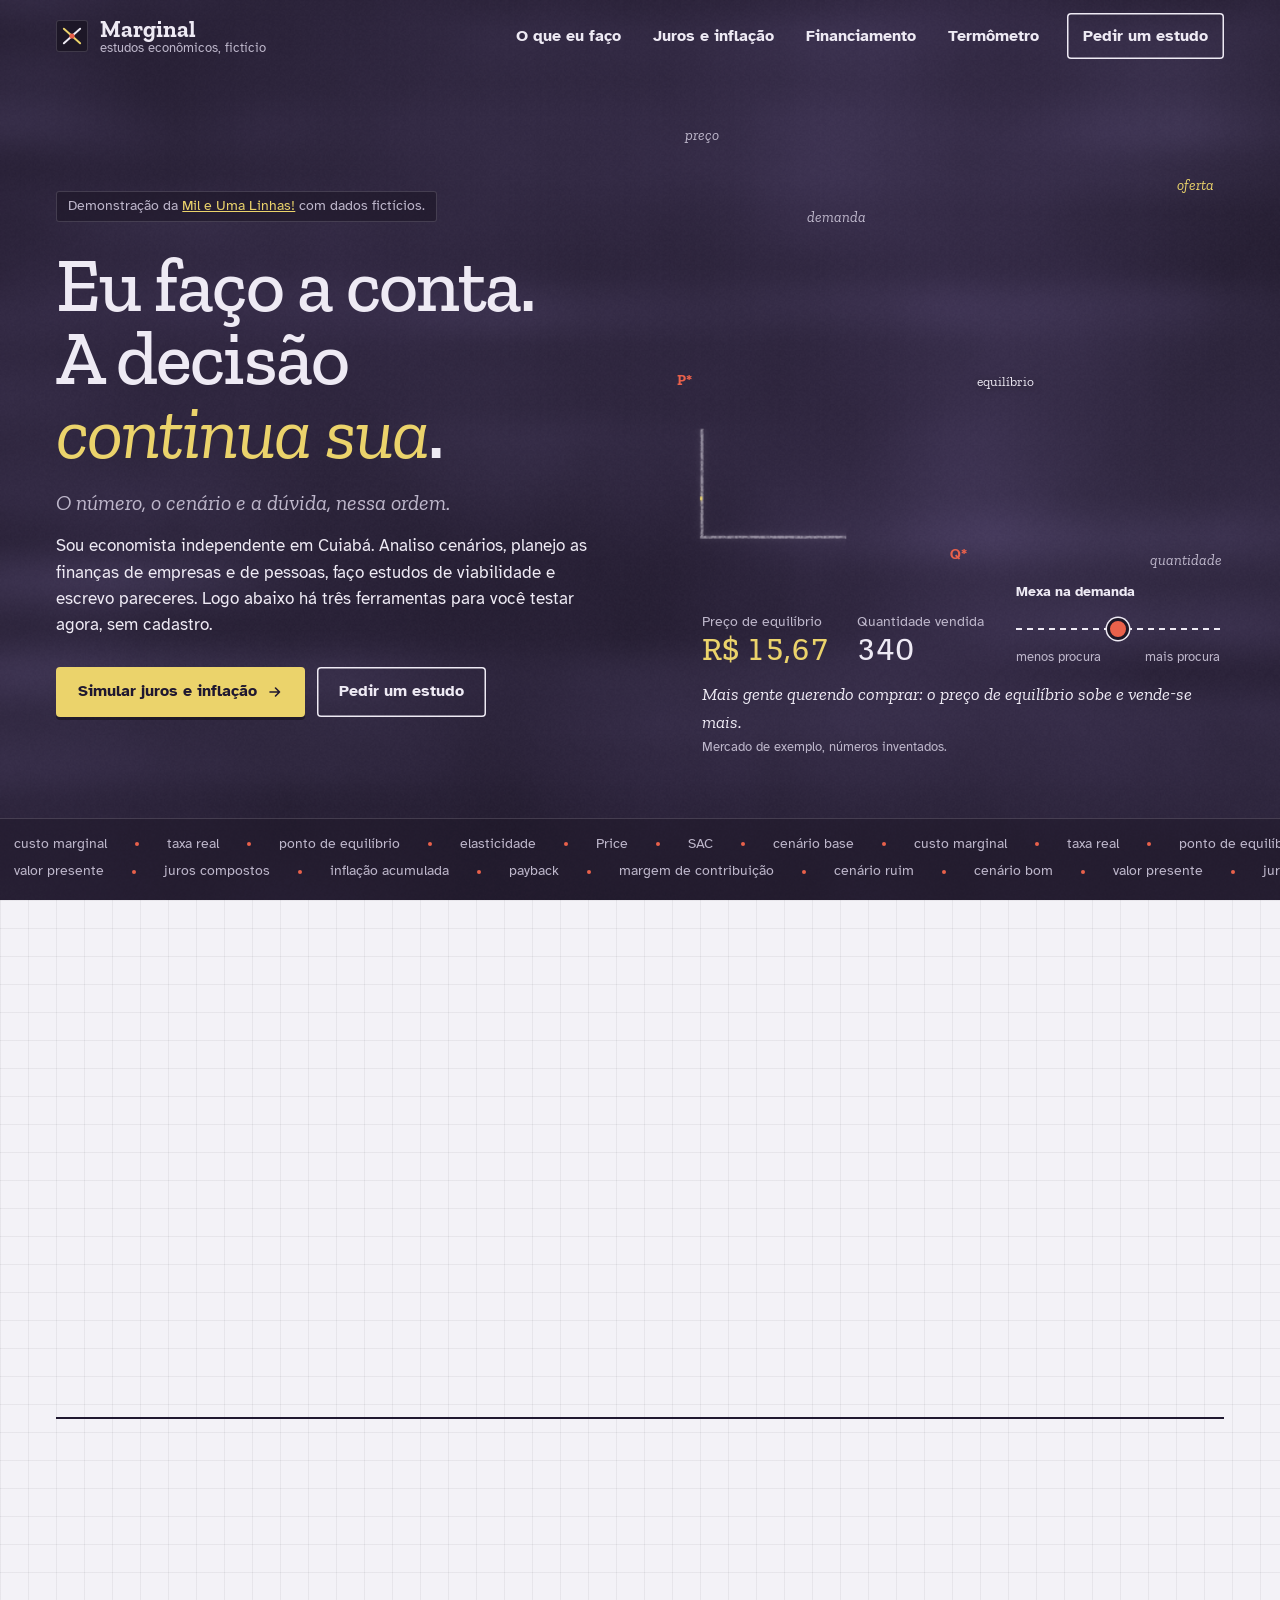
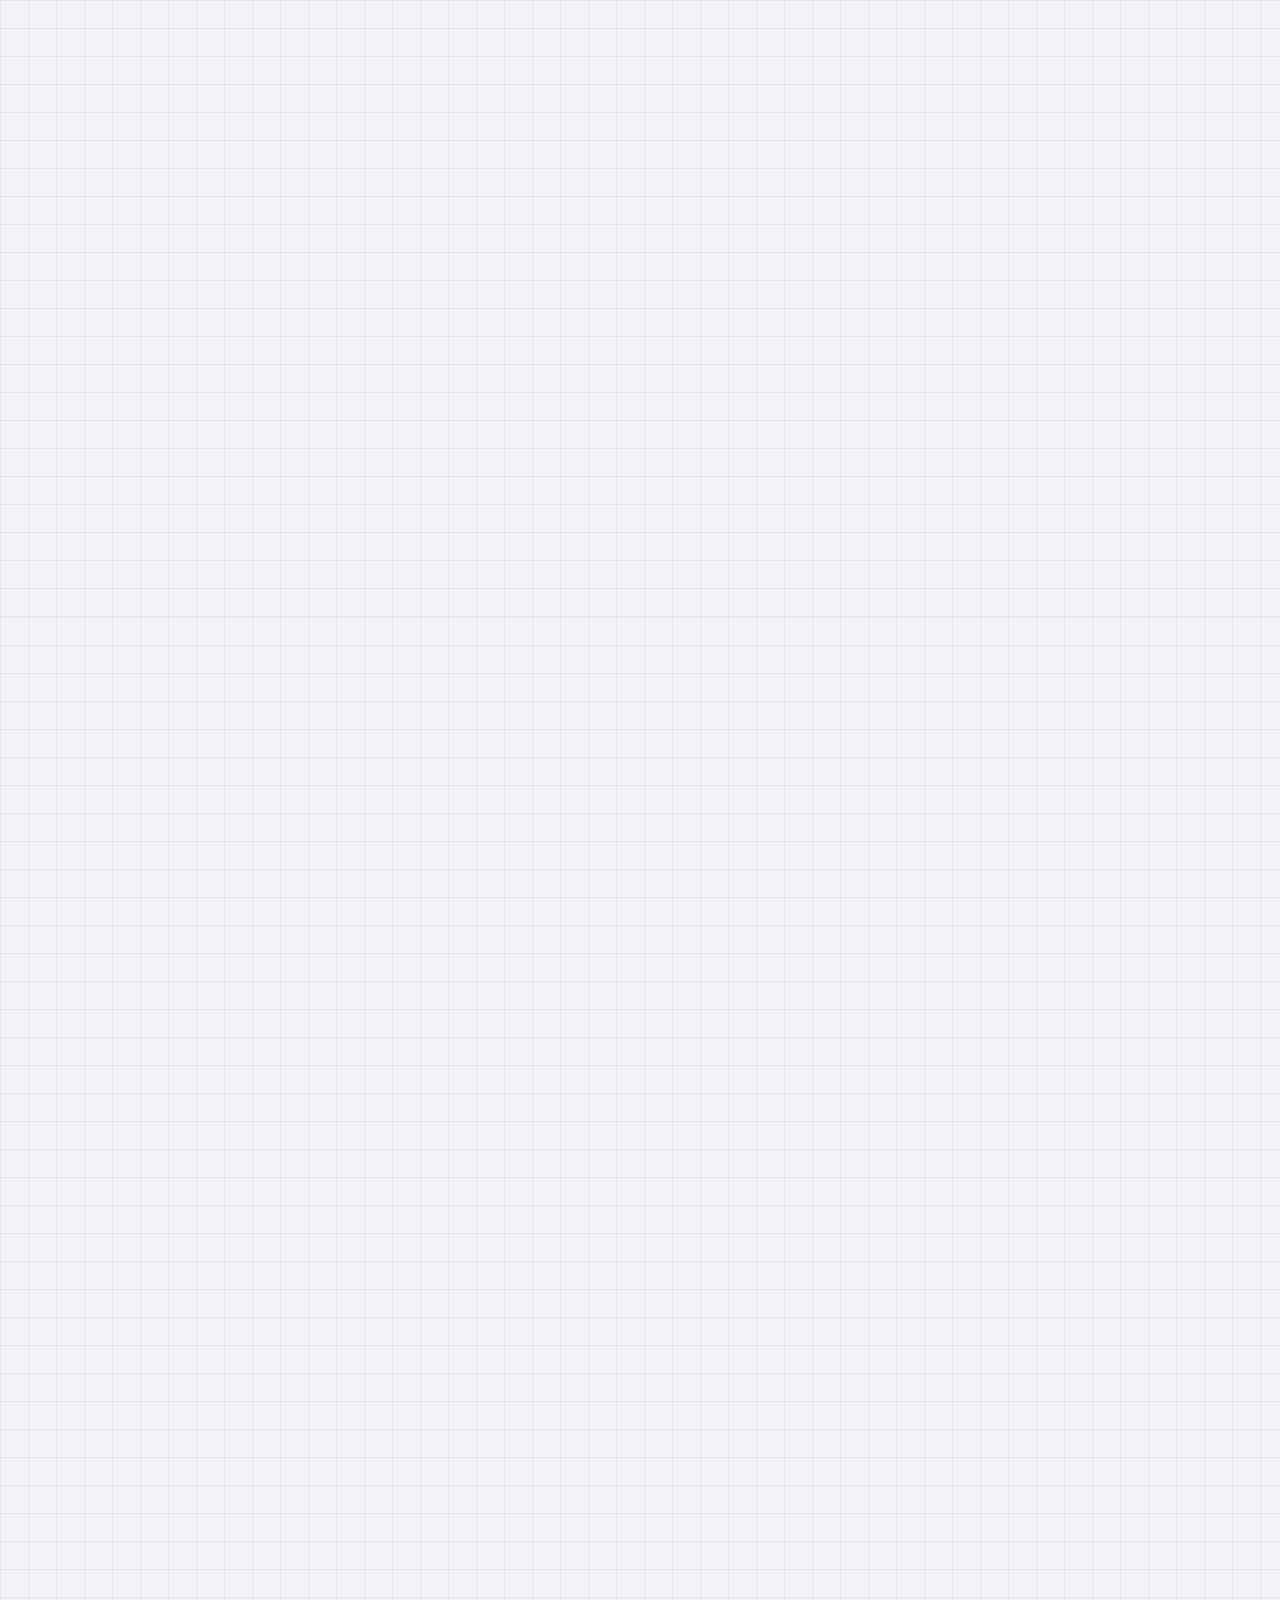
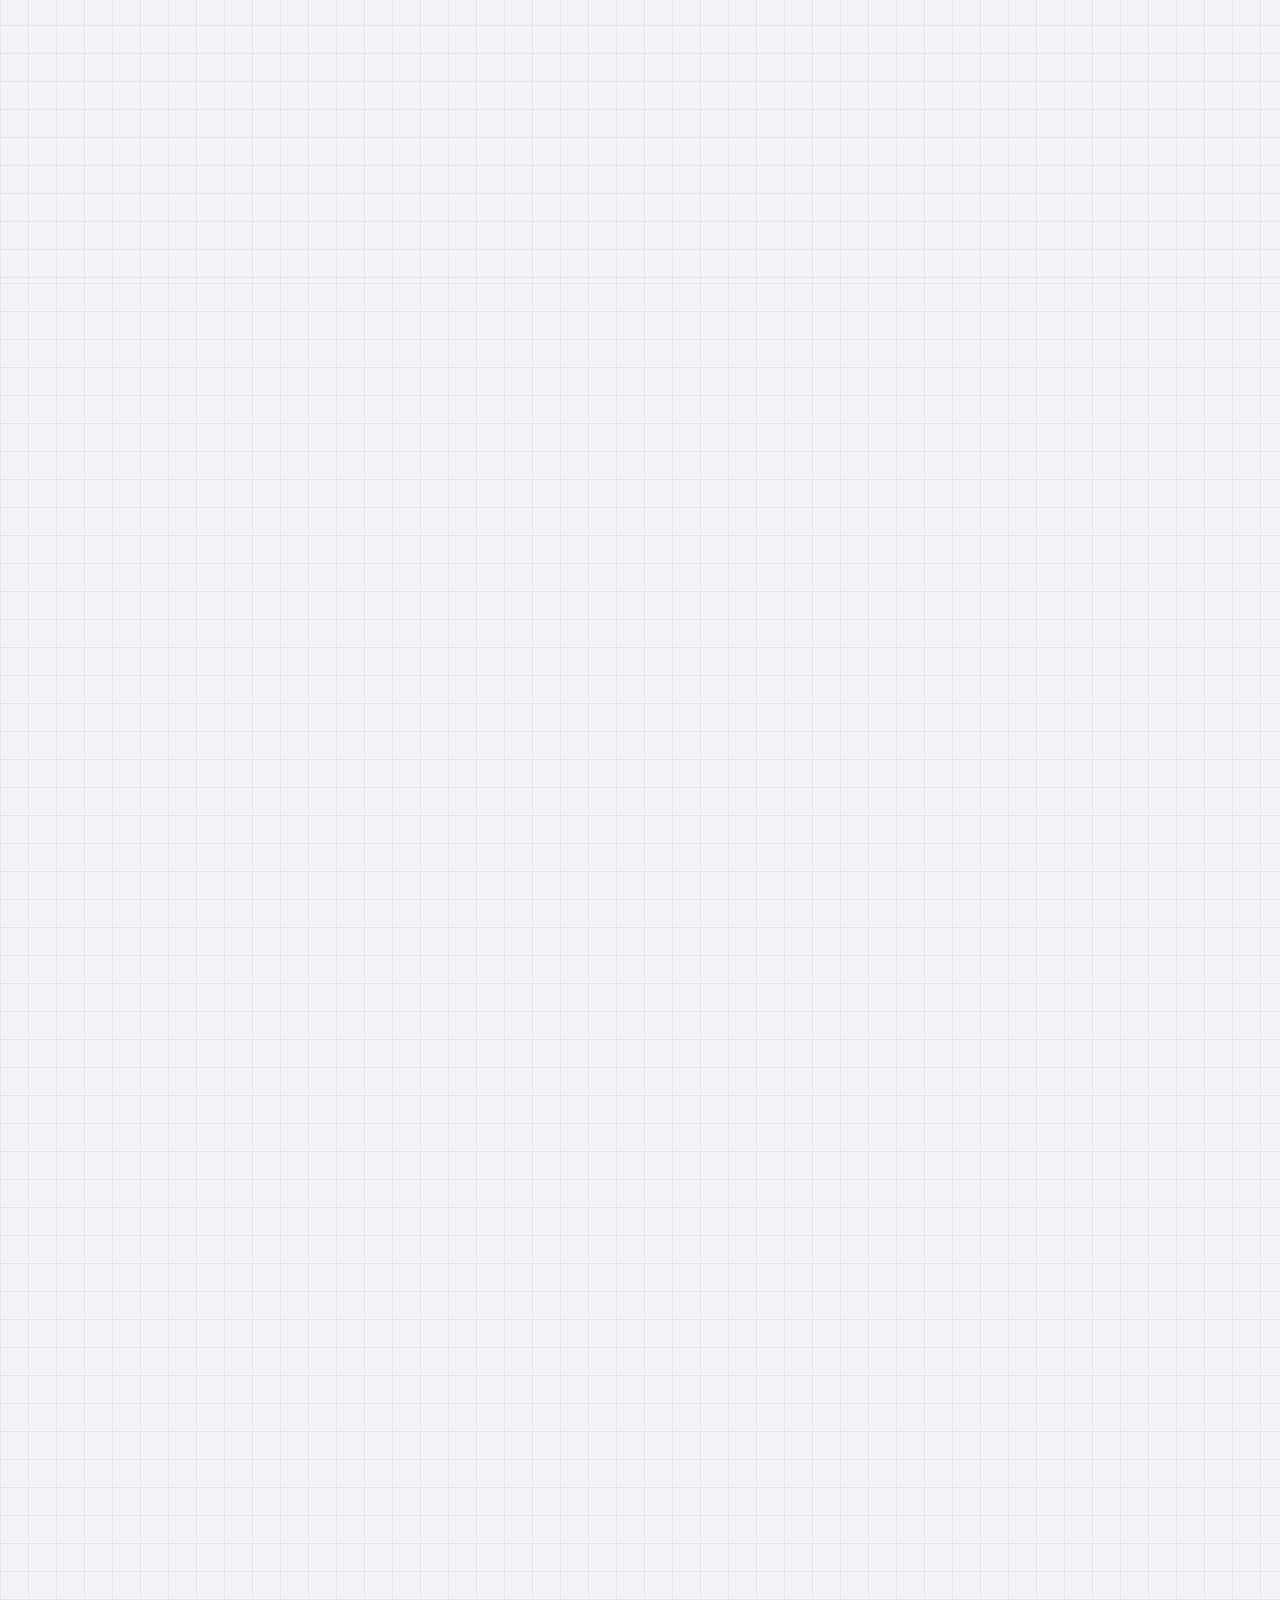
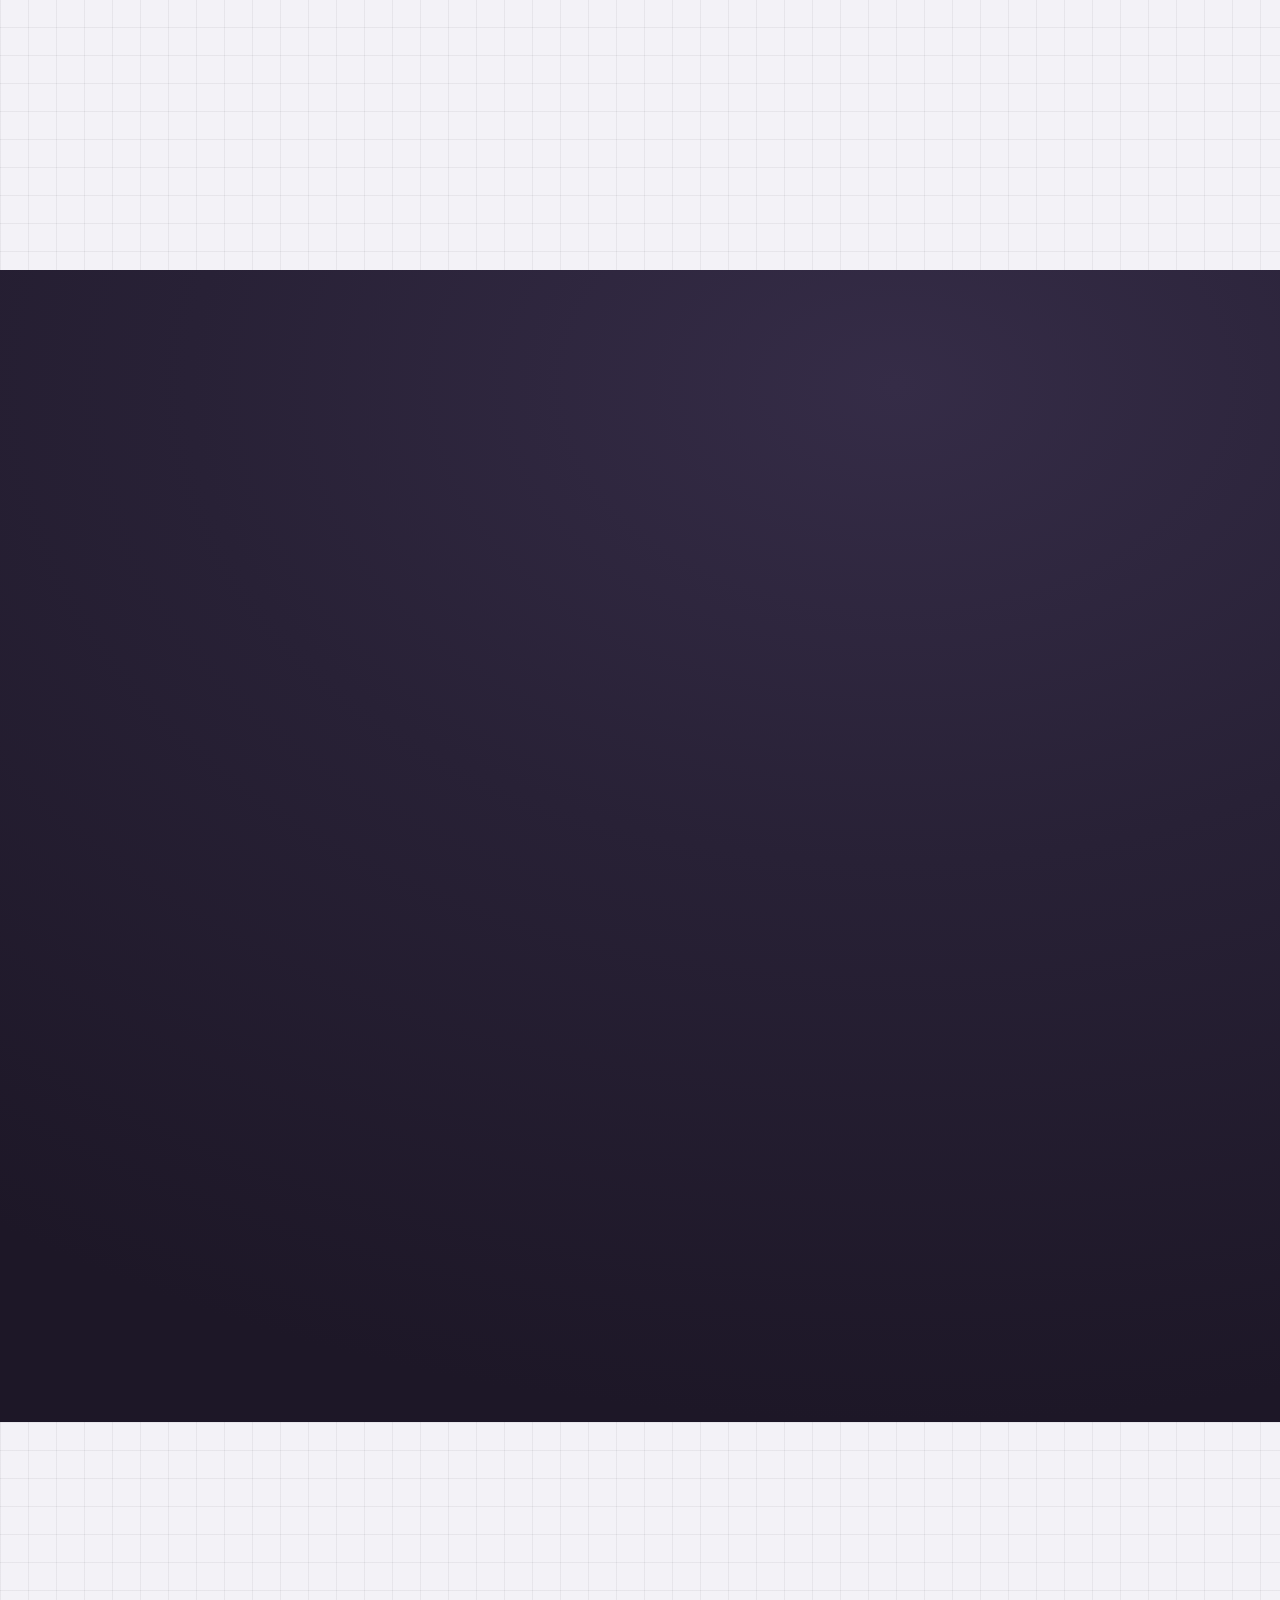
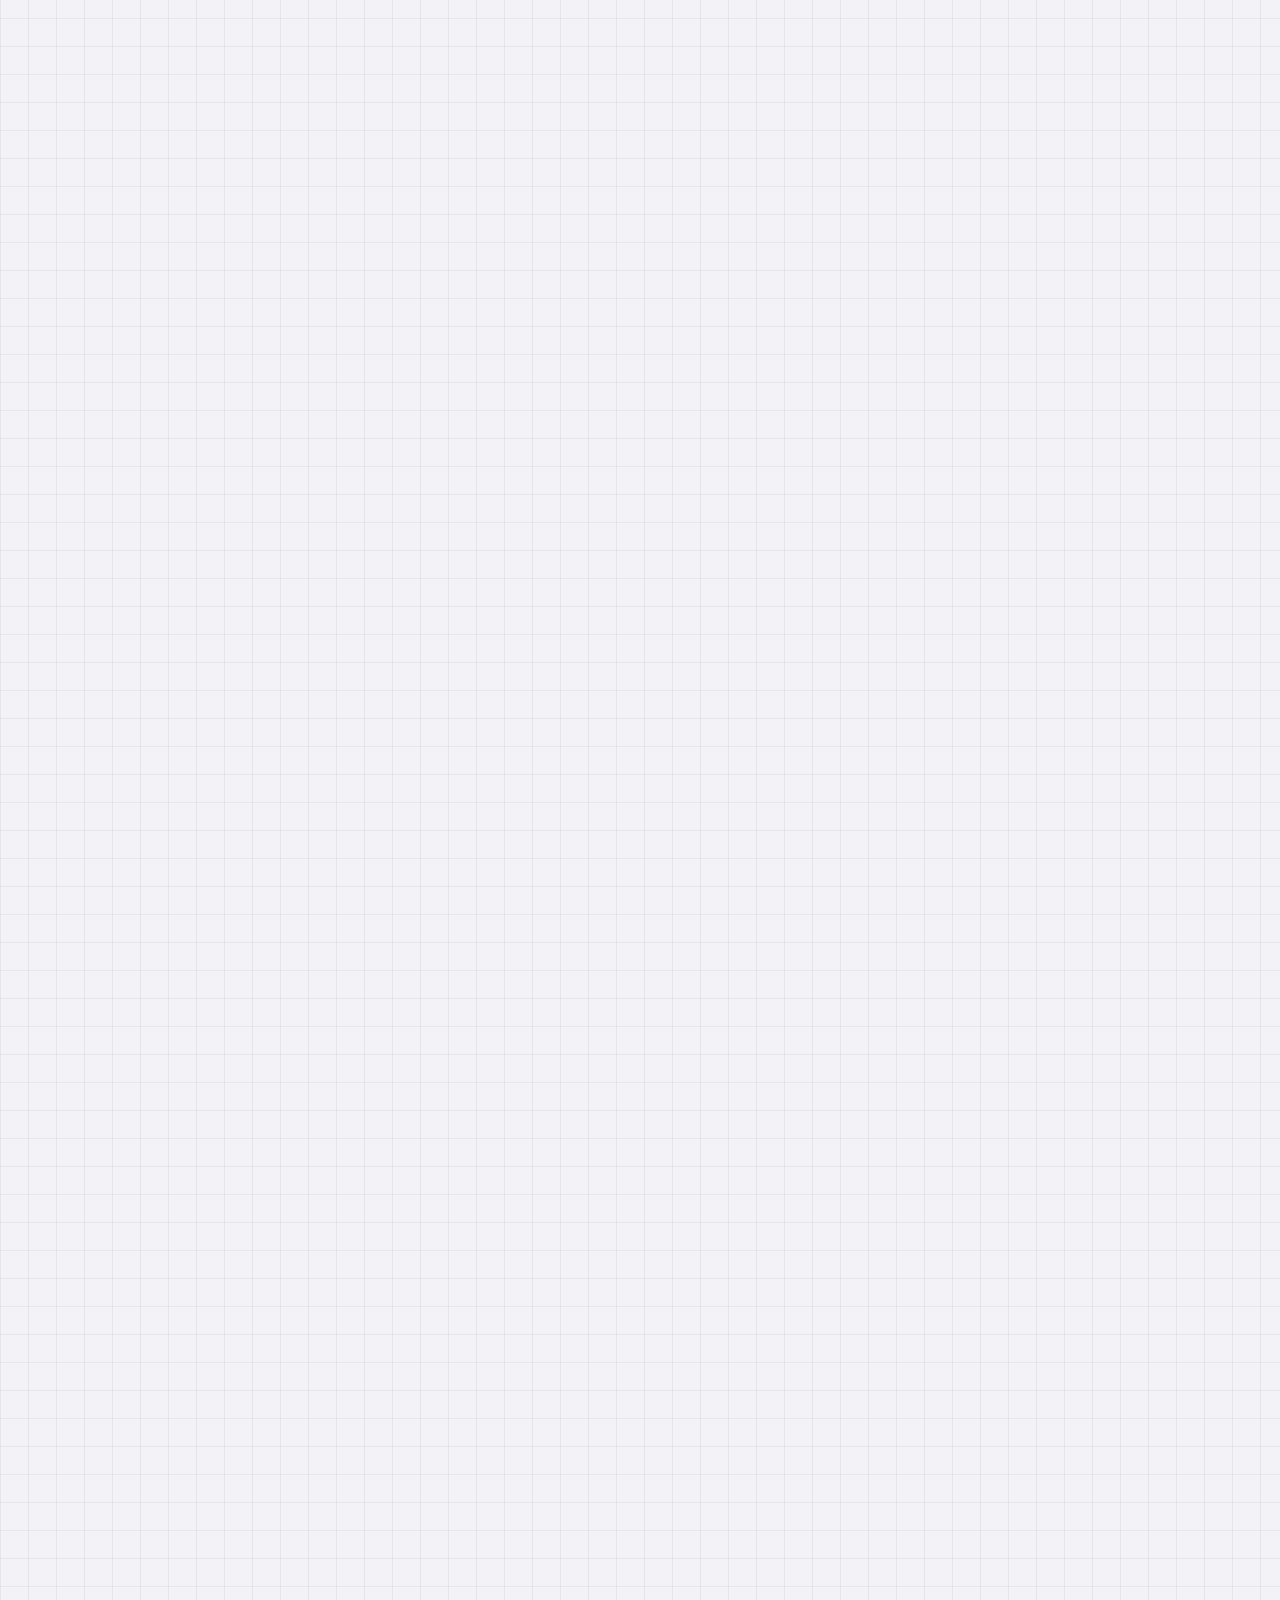
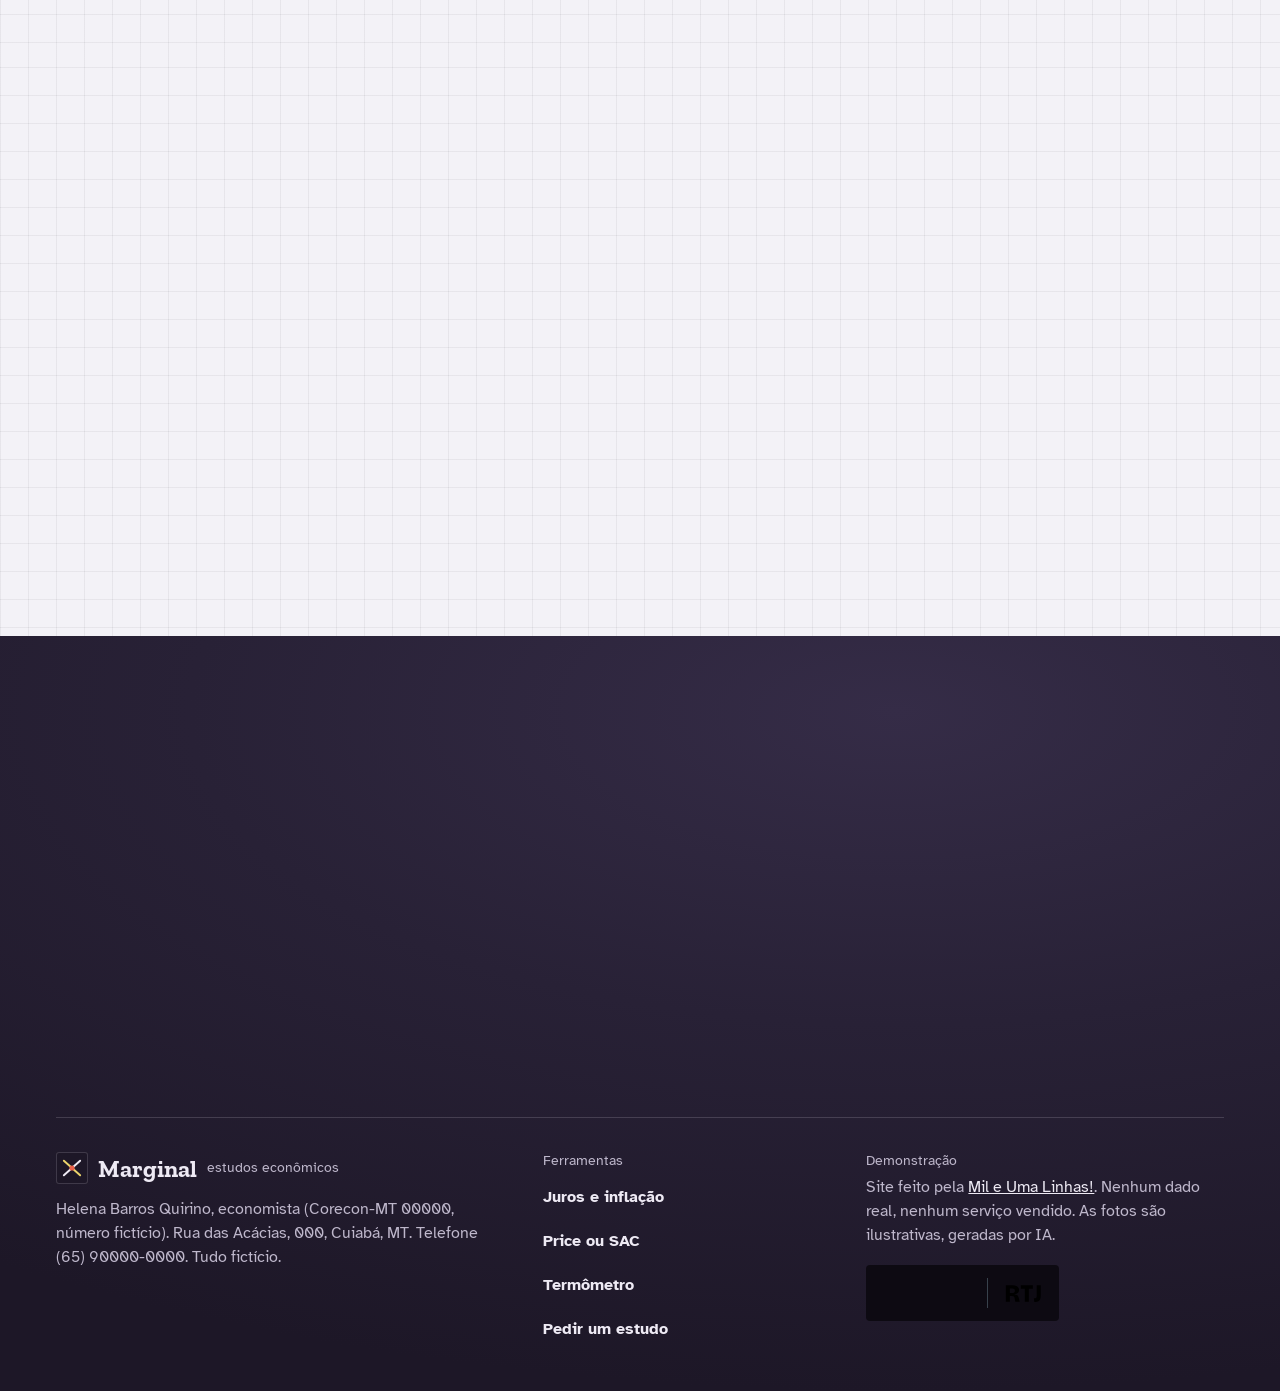
==== commit f1a26adc: "Refaz o site em React com quadro de giz em WebGL (em teste) Site refeito no Padrão Premium, na ident" ====
--- a/index.html
+++ b/index.html
@@ -4,500 +4,31 @@
   <meta charset="utf-8">
   <meta name="viewport" content="width=device-width, initial-scale=1">
   <meta http-equiv="Content-Security-Policy" content="default-src 'self'; script-src 'self'; style-src 'self'; img-src 'self' data:; font-src 'self'; connect-src 'none'; object-src 'none'; base-uri 'self'; form-action 'none'">
-  <title>Marginal Estudos Econômicos | Cenários, planejamento financeiro e viabilidade (demonstração)</title>
-  <meta name="description" content="Site de demonstração de uma economista independente fictícia em Cuiabá: simulador de juros e inflação, comparador Price x SAC, termômetro com séries inventadas e pedido de estudo. Feito pela Mil e Uma Linhas!">
-  <link rel="icon" href="favicon.svg" type="image/svg+xml">
-  <link rel="stylesheet" href="css/estilo.css">
+  <title>Marginal Estudos Econômicos | Cenários, planejamento e viabilidade</title>
+  <meta name="description" content="Demonstração de uma economista fictícia em Cuiabá: quadro de oferta e demanda, simulador de juros e inflação, Price x SAC e pedido de estudo.">
+  <link rel="canonical" href="https://toshiro01001.github.io/economista/">
+  <meta name="theme-color" content="#211a2c">
+  <meta property="og:type" content="website">
+  <meta property="og:locale" content="pt_BR">
+  <meta property="og:site_name" content="Marginal Estudos Econômicos">
+  <meta property="og:title" content="Marginal: eu faço a conta, a decisão continua sua">
+  <meta property="og:description" content="Demonstração com quadro de oferta e demanda, simulador de juros e inflação, Price x SAC e termômetro. Tudo fictício, nada é enviado.">
+  <meta property="og:url" content="https://toshiro01001.github.io/economista/">
+  <meta property="og:image" content="https://toshiro01001.github.io/economista/img/og.jpg">
+  <meta property="og:image:width" content="1200">
+  <meta property="og:image:height" content="630">
+  <meta name="twitter:card" content="summary_large_image">
+  <link rel="icon" href="./favicon.svg" type="image/svg+xml">
+  <script type="module" crossorigin src="./assets/index-xfGrGii7.js"></script>
+  <link rel="stylesheet" crossorigin href="./assets/index-liZvyxYh.css">
 </head>
 <body>
-  <a class="pular" href="#conteudo">Pular para o conteúdo</a>
-  <p class="faixa-demo">
-    Demonstração da <a href="https://mileumalinhas.com.br" rel="noopener">Mil e Uma Linhas!</a> com dados fictícios. Nenhum estudo é contratado aqui.
-  </p>
-
-  <header class="topo">
-    <div class="miolo topo-linha">
-      <a class="marca" href="#inicio">
-        <img class="marca-icone" src="favicon.svg" width="34" height="34" alt="">
-        <span class="marca-texto">
-          <span class="marca-nome">Marginal</span>
-          <span class="marca-sub">estudos econômicos · fictício</span>
-        </span>
-      </a>
-      <button class="menu-botao" type="button" aria-expanded="false" aria-controls="menu">
-        <span class="menu-botao-linhas" aria-hidden="true"></span>
-        <span class="menu-botao-rotulo">Menu</span>
-      </button>
-      <nav id="menu" class="menu" aria-label="Seções do site">
-        <ul>
-          <li><a href="#servicos">O que eu faço</a></li>
-          <li><a href="#simulador">Juros e inflação</a></li>
-          <li><a href="#financiamento">Financiamento</a></li>
-          <li><a href="#termometro">Termômetro</a></li>
-          <li><a href="#pedido" class="menu-destaque">Pedir um estudo</a></li>
-        </ul>
-      </nav>
-    </div>
-  </header>
-
-  <main id="conteudo">
-    <section id="inicio" class="hero">
-      <div class="miolo hero-grade">
-        <div class="hero-texto">
-          <h1>Eu faço a conta. A decisão continua sendo sua.</h1>
-          <p class="hero-posicao">O número, o cenário e a dúvida, nessa ordem.</p>
-          <p>Sou economista independente em Cuiabá. Analiso cenários, planejo as finanças de empresas e de pessoas, faço estudos de viabilidade e escrevo pareceres. Logo abaixo há três ferramentas para você testar agora, sem cadastro.</p>
-          <p class="hero-acoes">
-            <a class="botao botao-principal" href="#simulador">Simular juros e inflação</a>
-            <a class="botao botao-contorno" href="#pedido">Pedir um estudo</a>
-          </p>
-        </div>
-        <figure class="hero-figura">
-          <div class="hero-placa">
-            <span class="hero-canto hero-canto-tl" aria-hidden="true"></span>
-            <span class="hero-canto hero-canto-tr" aria-hidden="true"></span>
-            <span class="hero-canto hero-canto-bl" aria-hidden="true"></span>
-            <span class="hero-canto hero-canto-br" aria-hidden="true"></span>
-            <span class="hero-anota hero-anota-tl" aria-hidden="true">fig. 01</span>
-            <span class="hero-anota hero-anota-tr" aria-hidden="true">oferta e demanda</span>
-            <div class="hero-moldura">
-              <img class="hero-foto" src="img/hero.webp" width="1620" height="1080" alt="Lousa escura com duas curvas, de oferta e de demanda, que se cruzam, e um caderno com lápis vermelho sobre a mesa em primeiro plano.">
-              <span class="hero-indice" aria-hidden="true">quadro de giz, Cuiabá</span>
-            </div>
-          </div>
-          <figcaption>Oferta e demanda se encontram onde a conversa começa.</figcaption>
-        </figure>
-      </div>
-      <div class="regua" aria-hidden="true"></div>
-      <div class="fio" aria-hidden="true">
-        <div class="fio-linha">
-          <div class="fio-trilho">custo marginal · taxa real · ponto de equilíbrio · elasticidade · Price · SAC · cenário base · custo marginal · taxa real · ponto de equilíbrio · elasticidade · Price · SAC · cenário base · custo marginal · taxa real · ponto de equilíbrio · elasticidade · Price · SAC · cenário base · </div>
-          <div class="fio-trilho">custo marginal · taxa real · ponto de equilíbrio · elasticidade · Price · SAC · cenário base · custo marginal · taxa real · ponto de equilíbrio · elasticidade · Price · SAC · cenário base · custo marginal · taxa real · ponto de equilíbrio · elasticidade · Price · SAC · cenário base · </div>
-        </div>
-        <div class="fio-linha fio-linha-volta">
-          <div class="fio-trilho">valor presente · juros compostos · inflação acumulada · payback · margem de contribuição · cenário ruim · cenário bom · valor presente · juros compostos · inflação acumulada · payback · margem de contribuição · cenário ruim · cenário bom · valor presente · juros compostos · inflação acumulada · payback · margem de contribuição · cenário ruim · cenário bom · </div>
-          <div class="fio-trilho">valor presente · juros compostos · inflação acumulada · payback · margem de contribuição · cenário ruim · cenário bom · valor presente · juros compostos · inflação acumulada · payback · margem de contribuição · cenário ruim · cenário bom · valor presente · juros compostos · inflação acumulada · payback · margem de contribuição · cenário ruim · cenário bom · </div>
-        </div>
-      </div>
-    </section>
-
-    <section id="servicos" class="secao">
-      <div class="miolo">
-        <div class="secao-regua" aria-hidden="true"><span>serviços</span></div>
-        <div class="servicos-cabeca">
-          <div class="servicos-texto">
-            <h2>O que eu faço</h2>
-            <p class="frase">Quatro tipos de trabalho. Leia o que cada um entrega e, se algum for o seu caso, peça o estudo mais abaixo.</p>
-          </div>
-          <div class="servicos-fotos">
-            <figure class="servicos-foto">
-              <img src="img/mesa-estudo-caderno.webp" width="1456" height="1088" loading="lazy" decoding="async" alt="Mesa de madeira clara com caderno quadriculado aberto em página em branco, lápis vermelho, régua de madeira e uma xícara, vistos de cima em ângulo.">
-            </figure>
-            <figure class="retrato-foto">
-              <img src="img/economista-quadro-perfil.webp" width="1088" height="1456" loading="lazy" decoding="async" alt="Economista adulta vista de costas e de perfil, escrevendo com giz amarelo em um quadro ameixa, com o rosto fora de foco.">
-            </figure>
-          </div>
-        </div>
-        <div class="pilulas" role="group" aria-label="Filtrar os serviços por público">
-          <button type="button" class="pilula" data-publico="todos" aria-pressed="true">todos <span class="pilula-conta">4</span></button>
-          <button type="button" class="pilula" data-publico="empresas" aria-pressed="false">empresas <span class="pilula-conta">4</span></button>
-          <button type="button" class="pilula" data-publico="pessoas" aria-pressed="false">pessoas <span class="pilula-conta">2</span></button>
-        </div>
-        <div class="servicos">
-          <article class="servico" data-publico="empresas">
-            <img class="servico-foto" src="img/servico-cenarios-folhas.webp" width="1024" height="1024" loading="lazy" decoding="async" alt="Três folhas de papel com curvas desenhadas a lápis, uma delas marcada por um traço vermelho, em leque sobre a mesa.">
-            <h3>Análise de cenários</h3>
-            <p>Monto três futuros possíveis para a sua decisão (o provável, o ruim e o bom) e mostro o que muda no seu caixa em cada um. Você sai com uma tabela e com a pergunta certa a fazer.</p>
-            <p class="servico-prazo"><span class="anel">10</span> dias para entrega</p>
-            <a class="servico-seta" href="#pedido" aria-label="Pedir uma análise de cenários"></a>
-          </article>
-          <article class="servico" data-publico="empresas pessoas">
-            <img class="servico-foto" src="img/servico-planejamento-caderno.webp" width="1024" height="1024" loading="lazy" decoding="async" alt="Caderno quadriculado aberto com uma tabela desenhada a lápis e desfocada, um clipe vermelho e uma caneta sobre a página.">
-            <h3>Planejamento financeiro</h3>
-            <p>Para empresas e para pessoas: quanto entra, quanto sai, quanto sobra e para onde a sobra deve ir. O plano cabe em uma página e tem metas que dá para acompanhar mês a mês.</p>
-            <p class="servico-prazo"><span class="anel">15</span> dias para entrega</p>
-            <a class="servico-seta" href="#pedido" aria-label="Pedir um planejamento financeiro"></a>
-          </article>
-          <article class="servico" data-publico="empresas">
-            <img class="servico-foto" src="img/servico-viabilidade-regua.webp" width="1024" height="1024" loading="lazy" decoding="async" alt="Régua de cálculo antiga de madeira e uma calculadora de mesa branca sobre papel quadriculado lilás claro.">
-            <h3>Estudo de viabilidade</h3>
-            <p>Antes de abrir a filial, comprar a máquina ou lançar o produto, eu respondo: dá para pagar a conta, em quanto tempo volta o dinheiro e qual preço mínimo segura o projeto de pé.</p>
-            <p class="servico-prazo"><span class="anel">20</span> dias para entrega</p>
-            <a class="servico-seta" href="#pedido" aria-label="Pedir um estudo de viabilidade"></a>
-          </article>
-          <article class="servico" data-publico="empresas pessoas">
-            <img class="servico-foto" src="img/servico-parecer-documento.webp" width="1024" height="1024" loading="lazy" decoding="async" alt="Documento encadernado com capa violeta escura e fita, um carimbo de madeira e uma caneta-tinteiro sobre mesa de madeira clara.">
-            <h3>Parecer econômico</h3>
-            <p>Um documento assinado que explica, com números e fontes, o impacto econômico de um fato, para apresentar a sócios, bancos, conselhos ou à Justiça. Linguagem direta, sem juridiquês e sem economês.</p>
-            <p class="servico-prazo"><span class="anel">12</span> dias para entrega</p>
-            <a class="servico-seta" href="#pedido" aria-label="Pedir um parecer econômico"></a>
-          </article>
-        </div>
-      </div>
-    </section>
-
-    <section id="simulador" class="secao secao-clara">
-      <div class="miolo">
-        <div class="secao-regua" aria-hidden="true"><span>simulação</span></div>
-        <h2>Quanto o seu dinheiro vira, e quanto ele vale de verdade</h2>
-        <p class="frase">Preencha os cinco campos e veja duas linhas: o saldo em reais futuros (nominal) e o mesmo saldo em reais de hoje (real, já descontada a inflação).</p>
-
-        <div class="sim-grade">
-          <form id="form-sim" class="campos" novalidate autocomplete="off">
-            <div class="campo">
-              <label for="sim-inicial">Quanto você tem para começar (R$)</label>
-              <input id="sim-inicial" name="inicial" type="text" inputmode="decimal" value="5.000" aria-describedby="sim-inicial-erro">
-              <p class="erro" id="sim-inicial-erro" hidden></p>
-            </div>
-            <div class="campo">
-              <label for="sim-aporte">Quanto guarda por mês (R$)</label>
-              <input id="sim-aporte" name="aporte" type="text" inputmode="decimal" value="500" aria-describedby="sim-aporte-erro">
-              <p class="erro" id="sim-aporte-erro" hidden></p>
-            </div>
-            <div class="campo">
-              <label for="sim-anos">Por quantos anos</label>
-              <input id="sim-anos" name="anos" type="text" inputmode="numeric" value="10" aria-describedby="sim-anos-erro">
-              <p class="erro" id="sim-anos-erro" hidden></p>
-            </div>
-            <div class="campo">
-              <label for="sim-juros">Rendimento ao ano (%)</label>
-              <input id="sim-juros" name="juros" type="text" inputmode="decimal" value="10,5" aria-describedby="sim-juros-erro">
-              <p class="erro" id="sim-juros-erro" hidden></p>
-            </div>
-            <div class="campo">
-              <label for="sim-inflacao">Inflação ao ano (%)</label>
-              <input id="sim-inflacao" name="inflacao" type="text" inputmode="decimal" value="4,5" aria-describedby="sim-inflacao-erro">
-              <p class="erro" id="sim-inflacao-erro" hidden></p>
-            </div>
-            <div class="campo campo-marca">
-              <input id="sim-corrigir" name="corrigir" type="checkbox" checked>
-              <label for="sim-corrigir">Aumentar o valor guardado todo ano, no ritmo da inflação</label>
-            </div>
-          </form>
-
-          <div class="sim-resultado" aria-live="polite">
-            <dl class="numeros">
-              <div class="numero numero-real">
-                <dt>Vale hoje, em poder de compra</dt>
-                <dd id="sim-real">R$ 0,00</dd>
-              </div>
-              <div class="numero">
-                <dt>Saldo nominal no fim</dt>
-                <dd id="sim-nominal">R$ 0,00</dd>
-              </div>
-              <div class="numero">
-                <dt>Só o que você guardou</dt>
-                <dd id="sim-investido">R$ 0,00</dd>
-              </div>
-              <div class="numero">
-                <dt>Ganho real sobre o guardado</dt>
-                <dd id="sim-ganho">R$ 0,00</dd>
-              </div>
-            </dl>
-            <p class="nota" id="sim-leitura"></p>
-          </div>
-        </div>
-
-        <figure class="grafico-bloco">
-          <div class="grafico-caixa"><svg id="sim-grafico" class="grafico" role="img" aria-labelledby="sim-grafico-titulo"></svg></div>
-          <figcaption id="sim-grafico-titulo">Evolução ao longo dos anos: saldo nominal, saldo em reais de hoje e total guardado.</figcaption>
-          <ul class="legenda" aria-label="Legenda do gráfico">
-            <li><span class="amostra amostra-tinta"></span>Saldo nominal</li>
-            <li><span class="amostra amostra-lapis"></span>Saldo em reais de hoje</li>
-            <li><span class="amostra amostra-tracejada"></span>Total guardado</li>
-          </ul>
-        </figure>
-
-        <details class="tabela-detalhe">
-          <summary>Ver a tabela ano a ano</summary>
-          <div class="tabela-rolagem" tabindex="0" role="region" aria-label="Tabela ano a ano, role para o lado se precisar">
-            <table id="sim-tabela">
-              <caption class="so-leitor">Saldos ao fim de cada ano</caption>
-              <thead><tr><th scope="col">Ano</th><th scope="col">Guardado</th><th scope="col">Nominal</th><th scope="col">Em reais de hoje</th></tr></thead>
-              <tbody></tbody>
-            </table>
-          </div>
-        </details>
-
-        <p class="aviso"><b>Isto é uma simulação, não uma recomendação de investimento.</b> A taxa e a inflação são suposições suas, constantes e sem imposto nem taxa de corretora. A vida real oscila. Para decidir onde aplicar, converse com um profissional habilitado.</p>
-        <p><button type="button" class="botao botao-contorno" id="sim-levar">Pedir um estudo com estes números</button></p>
-      </div>
-    </section>
-
-    <section id="financiamento" class="secao">
-      <div class="miolo">
-        <div class="secao-regua" aria-hidden="true"><span>simulação</span></div>
-        <h2>Financiar pela tabela Price ou pelo SAC?</h2>
-        <p class="frase">Informe o financiamento e compare as duas tabelas: a Price tem parcela fixa; no SAC a parcela começa maior e cai todo mês.</p>
-
-        <div class="sim-grade">
-          <form id="form-fin" class="campos" novalidate autocomplete="off">
-            <div class="campo">
-              <label for="fin-valor">Valor do bem (R$)</label>
-              <input id="fin-valor" name="valor" type="text" inputmode="decimal" value="350.000" aria-describedby="fin-valor-erro">
-              <p class="erro" id="fin-valor-erro" hidden></p>
-            </div>
-            <div class="campo">
-              <label for="fin-entrada">Entrada (R$)</label>
-              <input id="fin-entrada" name="entrada" type="text" inputmode="decimal" value="70.000" aria-describedby="fin-entrada-erro">
-              <p class="erro" id="fin-entrada-erro" hidden></p>
-            </div>
-            <div class="campo">
-              <label for="fin-meses">Prazo (meses, de 12 a 420)</label>
-              <input id="fin-meses" name="meses" type="text" inputmode="numeric" value="240" aria-describedby="fin-meses-erro">
-              <p class="erro" id="fin-meses-erro" hidden></p>
-            </div>
-            <div class="campo">
-              <label for="fin-juros">Juros ao ano (%)</label>
-              <input id="fin-juros" name="juros" type="text" inputmode="decimal" value="11,5" aria-describedby="fin-juros-erro">
-              <p class="erro" id="fin-juros-erro" hidden></p>
-            </div>
-          </form>
-
-          <div class="sim-resultado" aria-live="polite">
-            <div class="duas-tabelas">
-              <div class="coluna-tabela">
-                <h3>Price</h3>
-                <dl class="numeros numeros-pequenos">
-                  <div class="numero"><dt>Parcela, sempre igual</dt><dd id="fin-price-parcela">R$ 0,00</dd></div>
-                  <div class="numero"><dt>Total pago</dt><dd id="fin-price-total">R$ 0,00</dd></div>
-                  <div class="numero"><dt>Só de juros</dt><dd id="fin-price-juros">R$ 0,00</dd></div>
-                </dl>
-              </div>
-              <div class="coluna-tabela">
-                <h3>SAC</h3>
-                <dl class="numeros numeros-pequenos">
-                  <div class="numero"><dt>Primeira parcela</dt><dd id="fin-sac-primeira">R$ 0,00</dd></div>
-                  <div class="numero"><dt>Última parcela</dt><dd id="fin-sac-ultima">R$ 0,00</dd></div>
-                  <div class="numero"><dt>Total pago</dt><dd id="fin-sac-total">R$ 0,00</dd></div>
-                  <div class="numero"><dt>Só de juros</dt><dd id="fin-sac-juros">R$ 0,00</dd></div>
-                </dl>
-              </div>
-            </div>
-            <p class="nota" id="fin-leitura"></p>
-          </div>
-        </div>
-
-        <figure class="grafico-bloco">
-          <div class="grafico-caixa"><svg id="fin-grafico" class="grafico" role="img" aria-labelledby="fin-grafico-titulo"></svg></div>
-          <figcaption id="fin-grafico-titulo">Valor da parcela mês a mês, na Price e no SAC.</figcaption>
-          <ul class="legenda" aria-label="Legenda do gráfico">
-            <li><span class="amostra amostra-tinta"></span>Price (parcela fixa)</li>
-            <li><span class="amostra amostra-lapis"></span>SAC (parcela que cai)</li>
-          </ul>
-        </figure>
-
-        <div class="tabela-rolagem" tabindex="0" role="region" aria-label="Tabela de parcelas, role para o lado se precisar">
-          <table id="fin-tabela">
-            <caption>Parcelas e saldo devedor em meses escolhidos</caption>
-            <thead><tr><th scope="col">Mês</th><th scope="col">Parcela Price</th><th scope="col">Saldo Price</th><th scope="col">Parcela SAC</th><th scope="col">Saldo SAC</th></tr></thead>
-            <tbody></tbody>
-          </table>
-        </div>
-
-        <p class="aviso"><b>Simulação sem seguro, taxas e correção monetária.</b> Bancos cobram itens extras que mudam a parcela. Use a comparação para entender o formato de cada tabela, não para fechar contrato. O SAC paga menos juros no total; a Price começa com parcela menor, o que pode ajudar quem tem pouca folga hoje.</p>
-        <p><button type="button" class="botao botao-contorno" id="fin-levar">Pedir um estudo com estes números</button></p>
-      </div>
-    </section>
-
-    <section id="termometro" class="secao secao-quadro">
-      <div class="miolo">
-        <div class="secao-regua" aria-hidden="true"><span>dados inventados</span></div>
-        <h2>Termômetro da economia</h2>
-        <p class="frase">Escolha uma linha do quadro e um período para ver como ela andou. <b>Os números são inventados</b> para esta demonstração: não são do IBGE, do Banco Central nem de ninguém.</p>
-
-        <div class="quadro-barra" role="group" aria-label="Período">
-          <span class="quadro-barra-rotulo">Período</span>
-          <button type="button" class="giz-botao" data-periodo="6" aria-pressed="false">6 meses</button>
-          <button type="button" class="giz-botao" data-periodo="12" aria-pressed="true">12 meses</button>
-          <button type="button" class="giz-botao" data-periodo="24" aria-pressed="false">2 anos</button>
-          <button type="button" class="giz-botao" data-periodo="60" aria-pressed="false">5 anos</button>
-          <button type="button" class="giz-botao" data-periodo="118" aria-pressed="false">Tudo</button>
-        </div>
-
-        <div class="cotacoes" role="group" aria-label="Série mostrada no gráfico">
-          <button type="button" class="cotacao" data-serie="inflacao" aria-pressed="true">
-            <span class="cotacao-nome">Inflação em 12 meses</span>
-            <span class="cotacao-valor" data-campo="valor">0</span>
-            <span class="cotacao-var" data-campo="variacao"></span>
-            <span class="cotacao-faixa" data-campo="faixa"></span>
-          </button>
-          <button type="button" class="cotacao" data-serie="juros" aria-pressed="false">
-            <span class="cotacao-nome">Juros básicos ao ano</span>
-            <span class="cotacao-valor" data-campo="valor">0</span>
-            <span class="cotacao-var" data-campo="variacao"></span>
-            <span class="cotacao-faixa" data-campo="faixa"></span>
-          </button>
-          <button type="button" class="cotacao" data-serie="cambio" aria-pressed="false">
-            <span class="cotacao-nome">Câmbio (R$ por moeda fictícia)</span>
-            <span class="cotacao-valor" data-campo="valor">0</span>
-            <span class="cotacao-var" data-campo="variacao"></span>
-            <span class="cotacao-faixa" data-campo="faixa"></span>
-          </button>
-        </div>
-
-        <figure class="grafico-bloco grafico-giz">
-          <div class="grafico-caixa"><svg id="ter-grafico" class="grafico" role="img" aria-labelledby="ter-grafico-titulo"></svg></div>
-          <figcaption id="ter-grafico-titulo"></figcaption>
-          <div class="cursor-controle">
-            <label for="ter-cursor">Passe por cada mês</label>
-            <input id="ter-cursor" type="range" min="0" max="11" value="11" step="1" aria-describedby="ter-leitura">
-          </div>
-          <p class="cursor-leitura" id="ter-leitura" aria-live="polite"></p>
-        </figure>
-
-        <p class="aviso aviso-giz"><b>Dados fictícios.</b> Gerei estas três séries com um sorteio de semente fixa só para mostrar como o painel funciona. Num trabalho real, eu usaria as fontes oficiais e citaria cada uma.</p>
-      </div>
-    </section>
-
-    <section id="pedido" class="secao secao-clara">
-      <div class="miolo">
-        <div class="secao-regua" aria-hidden="true"><span>ferramenta</span></div>
-        <h2>Peça um estudo</h2>
-        <p class="frase">Conte o que você quer decidir e em quanto tempo. Nesta demonstração, o pedido aparece resumido na tela e não é enviado a ninguém.</p>
-
-        <div class="pedido-grade">
-          <figure class="pedido-foto">
-            <img src="img/sala-estudo-quadro.webp" width="1088" height="1360" loading="lazy" decoding="async" alt="Sala de estudo com um quadro de giz ameixa limpo, uma cadeira de madeira, mesa com caderno quadriculado e janela com luz suave.">
-            <figcaption>A sala onde os estudos são feitos (cenário ilustrativo).</figcaption>
-          </figure>
-          <form id="form-pedido" class="campos" novalidate autocomplete="off">
-            <p class="erro erro-geral" id="pedido-erro" role="alert" hidden></p>
-            <div class="campo">
-              <label for="nome">Seu nome</label>
-              <input id="nome" name="nome" type="text" autocomplete="off" aria-describedby="nome-erro">
-              <p class="erro" id="nome-erro" hidden></p>
-            </div>
-            <div class="campo">
-              <label for="email">E-mail</label>
-              <input id="email" name="email" type="email" autocomplete="off" inputmode="email" aria-describedby="email-erro">
-              <p class="erro" id="email-erro" hidden></p>
-            </div>
-            <div class="campo">
-              <label for="telefone">Telefone com DDD (opcional)</label>
-              <input id="telefone" name="telefone" type="tel" inputmode="numeric" autocomplete="off" aria-describedby="telefone-erro">
-              <p class="erro" id="telefone-erro" hidden></p>
-            </div>
-            <div class="campo">
-              <label for="tipo">Tipo de estudo</label>
-              <select id="tipo" name="tipo" aria-describedby="tipo-erro">
-                <option value="">Escolha uma opção</option>
-                <option value="cenarios">Análise de cenários</option>
-                <option value="planejamento-empresa">Planejamento financeiro de empresa</option>
-                <option value="planejamento-pessoa">Planejamento financeiro pessoal</option>
-                <option value="viabilidade">Estudo de viabilidade</option>
-                <option value="parecer">Parecer econômico</option>
-              </select>
-              <p class="erro" id="tipo-erro" hidden></p>
-            </div>
-            <fieldset class="campo campo-grupo" aria-describedby="prazo-erro">
-              <legend>Para quando você precisa</legend>
-              <label class="opcao"><input type="radio" name="prazo" value="7"> Em 7 dias (urgente)</label>
-              <label class="opcao"><input type="radio" name="prazo" value="15"> Em 15 dias</label>
-              <label class="opcao"><input type="radio" name="prazo" value="30"> Em 30 dias</label>
-              <label class="opcao"><input type="radio" name="prazo" value="0"> Sem pressa</label>
-              <p class="erro" id="prazo-erro" hidden></p>
-            </fieldset>
-            <div class="campo">
-              <label for="mensagem">O que você quer decidir (mínimo de 20 letras)</label>
-              <textarea id="mensagem" name="mensagem" rows="5" aria-describedby="mensagem-erro"></textarea>
-              <p class="erro" id="mensagem-erro" hidden></p>
-            </div>
-            <div class="campo campo-marca">
-              <input id="ciente" name="ciente" type="checkbox" aria-describedby="ciente-erro">
-              <label for="ciente">Entendi que isto é uma demonstração e que nada será enviado</label>
-            </div>
-            <p class="erro" id="ciente-erro" hidden></p>
-            <p><button class="botao botao-principal" type="submit">Montar o resumo do pedido</button></p>
-          </form>
-
-          <section id="pedido-resumo" class="resumo" tabindex="-1" aria-labelledby="resumo-titulo" hidden>
-            <h3 id="resumo-titulo">Resumo do seu pedido</h3>
-            <p class="nota">Isto é só um resumo na tela. Nada foi enviado e nada ficou guardado neste navegador.</p>
-            <dl class="resumo-lista">
-              <div><dt>Protocolo (fictício)</dt><dd id="res-protocolo"></dd></div>
-              <div><dt>Nome</dt><dd id="res-nome"></dd></div>
-              <div><dt>E-mail</dt><dd id="res-email"></dd></div>
-              <div><dt>Telefone</dt><dd id="res-telefone"></dd></div>
-              <div><dt>Tipo de estudo</dt><dd id="res-tipo"></dd></div>
-              <div><dt>Prazo pedido</dt><dd id="res-prazo"></dd></div>
-              <div><dt>Entrega prevista</dt><dd id="res-entrega"></dd></div>
-              <div><dt>O que você quer decidir</dt><dd id="res-mensagem" class="res-texto"></dd></div>
-            </dl>
-            <p class="resumo-acoes">
-              <button type="button" class="botao botao-contorno" id="res-editar">Corrigir dados</button>
-              <button type="button" class="botao botao-contorno" id="res-novo">Fazer outro pedido</button>
-            </p>
-          </section>
-        </div>
-      </div>
-    </section>
-
-    <section id="como-funciona" class="secao secao-escura-papel">
-      <div class="miolo">
-        <div class="secao-regua" aria-hidden="true"><span>bastidores</span></div>
-        <h2>Como isto funciona</h2>
-        <p class="frase">Este site é uma demonstração da Mil e Uma Linhas! para mostrar a uma economista o que um site dela pode fazer. Tudo aqui é inventado.</p>
-        <div class="funciona-grade">
-          <div>
-            <h3>Para quem não é de tecnologia</h3>
-            <p>Você preenche os campos e a resposta aparece na hora, na própria página. O simulador faz a conta mês a mês, o comparador monta as duas tabelas de financiamento e o termômetro desenha a linha do período que você escolher. O pedido de estudo confere se tudo foi preenchido e mostra um resumo. Nada é enviado, ninguém recebe seus dados e não há cadastro.</p>
-          </div>
-          <div>
-            <h3>Por dentro, em linguagem comum</h3>
-            <p>Seu navegador faz todas as contas sozinho, com um pequeno programa escrito para este site. Os gráficos são desenhados na hora a partir dos números. As séries do termômetro foram inventadas uma vez e ficam guardadas em um arquivo do próprio site. Se você fechar a página, tudo some, porque nada fica guardado.</p>
-          </div>
-        </div>
-        <details class="detalhes-tecnicos">
-          <summary>Detalhes técnicos</summary>
-          <ul>
-            <li>HTML, CSS e JavaScript puros, sem framework, sem CDN, sem fonte externa e sem analytics.</li>
-            <li>Política de segurança de conteúdo restritiva (<code>default-src 'self'</code>, sem script nem estilo inline, <code>connect-src 'none'</code>, <code>form-action 'none'</code>).</li>
-            <li><code>js/calculos.js</code>: juros compostos com taxa mensal equivalente (1+i)^(1/12)-1, aporte no fim do mês, desconto pela inflação mensal equivalente, Price pela fórmula PMT e SAC com amortização constante.</li>
-            <li><code>js/graficos.js</code>: gráficos de linha em SVG gerados pelo DOM, redesenhados quando a largura muda.</li>
-            <li><code>js/dados.js</code>: séries fictícias de 118 meses, semente fixa 430.</li>
-            <li>Nada vai para <code>localStorage</code> nem para a rede. Testes com Playwright em <code>tests/site.cjs</code>.</li>
-          </ul>
-        </details>
-      </div>
-    </section>
-  </main>
-
-  <footer class="rodape">
-    <div class="regua regua-clara" aria-hidden="true"></div>
-    <div class="miolo">
-      <div class="rodape-cta">
-        <div>
-          <p class="rodape-cta-titulo">Tem uma decisão com número no meio?</p>
-          <p class="rodape-cta-texto">Conte o que você quer decidir. Nesta demonstração, o pedido fica só na sua tela.</p>
-        </div>
-        <a class="botao botao-giz" href="#pedido">Peça um estudo</a>
-      </div>
-      <div class="rodape-grade">
-        <div>
-          <p class="rodape-marca">Marginal estudos econômicos</p>
-          <p>Helena Barros Quirino, economista (Corecon-MT 00000, número fictício). Rua das Acácias, 000, Cuiabá, MT. Telefone (65) 90000-0000. Tudo fictício.</p>
-        </div>
-        <nav aria-label="Atalhos das ferramentas">
-          <p class="rodape-titulo">Ferramentas</p>
-          <ul class="rodape-lista">
-            <li><a href="#simulador">Juros e inflação</a></li>
-            <li><a href="#financiamento">Price ou SAC</a></li>
-            <li><a href="#termometro">Termômetro</a></li>
-            <li><a href="#pedido">Pedir um estudo</a></li>
-          </ul>
-        </nav>
-        <div>
-          <p class="rodape-titulo">Demonstração</p>
-          <p>Site feito pela <a href="https://mileumalinhas.com.br" rel="noopener">Mil e Uma Linhas!</a>. Nenhum dado real, nenhum serviço vendido. As fotos são ilustrativas, geradas por IA.</p>
-        </div>
-      </div>
-    </div>
-  </footer>
-
-  <script src="js/dados.js"></script>
-  <script src="js/calculos.js"></script>
-  <script src="js/graficos.js"></script>
-  <script src="js/app.js"></script>
+  <div id="raiz">
+    <main class="espera">
+      <h1>Eu faço a conta. A decisão continua sua.</h1>
+      <p>Marginal Estudos Econômicos é uma demonstração da Mil e Uma Linhas!: uma economista independente fictícia em Cuiabá, com simulador de juros e inflação, comparador Price x SAC, termômetro com séries inventadas e pedido de estudo.</p>
+      <noscript><p>As ferramentas desta página precisam de JavaScript ligado.</p></noscript>
+    </main>
+  </div>
 </body>
 </html>
--- a/assets/index-liZvyxYh.css
+++ b/assets/index-liZvyxYh.css
@@ -0,0 +1 @@
+@font-face{font-family:Zilla Slab;font-style:normal;font-weight:400;font-display:swap;src:url(./zilla-slab-latin-400-normal-Dw3p-plB.woff2) format("woff2")}@font-face{font-family:Zilla Slab;font-style:italic;font-weight:400;font-display:swap;src:url(./zilla-slab-latin-400-italic-D7_mW9QC.woff2) format("woff2")}@font-face{font-family:Zilla Slab;font-style:normal;font-weight:500;font-display:swap;src:url(./zilla-slab-latin-500-normal-CzZRcrUb.woff2) format("woff2")}@font-face{font-family:Zilla Slab;font-style:normal;font-weight:700;font-display:swap;src:url(./zilla-slab-latin-700-normal-CEKI1vVu.woff2) format("woff2")}@font-face{font-family:Atkinson Hyperlegible;font-style:normal;font-weight:400;font-display:swap;src:url(./atkinson-hyperlegible-latin-400-normal-BrHNak5F.woff2) format("woff2")}@font-face{font-family:Atkinson Hyperlegible;font-style:normal;font-weight:700;font-display:swap;src:url(./atkinson-hyperlegible-latin-700-normal-GZI4o3u0.woff2) format("woff2")}:root{--lousa: #282136;--lousa-funda: #1d1727;--lousa-clara: #352c47;--giz: #eeeaf4;--giz-2: #beb7cb;--giz-fio: rgba(238, 234, 244, .16);--amarelo: #ebd36b;--lapis: #b82e1d;--lapis-claro: #e9614b;--papel: #f3f2f7;--papel-2: #e9e7f0;--tinta: #1f1830;--tinta-2: #4b4460;--tinta-3: #6a637d;--fio: rgba(31, 24, 48, .14);--quadro: rgba(31, 24, 48, .06);--slab: "Zilla Slab", Rockwell, Georgia, serif;--texto: "Atkinson Hyperlegible", system-ui, -apple-system, "Segoe UI", sans-serif;--ease: cubic-bezier(.22, 1, .36, 1);--t-micro: .3s;--lado: clamp(20px, 4.4vw, 72px);--largura: 1280px}*,*:before,*:after{box-sizing:border-box}html{background:var(--lousa);scroll-padding-top:84px;-webkit-text-size-adjust:100%}body{margin:0;font-variant-numeric:lining-nums;font-family:var(--texto);font-size:17px;line-height:1.55;color:var(--tinta);background:var(--papel);-webkit-font-smoothing:antialiased;overflow-x:clip}img{display:block;max-width:100%}h1,h2,h3,p,ul,ol,dl,dd,figure,fieldset{margin:0;padding:0}ul,ol{list-style:none}fieldset{border:0;min-width:0}button,input,select,textarea{font:inherit;color:inherit}button{cursor:pointer}a{color:inherit}[hidden]{display:none!important}:focus-visible{outline:2px solid var(--lapis);outline-offset:3px;border-radius:3px}.lousa :focus-visible,.hero :focus-visible,.topo :focus-visible{outline-color:var(--amarelo)}.pular{position:fixed;left:12px;top:-80px;z-index:60;background:var(--amarelo);color:var(--tinta);padding:10px 16px;border-radius:4px;font-weight:700;transition:top var(--t-micro) var(--ease)}.pular:focus{top:12px}.seta{width:1em;height:1em;flex:none;transition:transform var(--t-micro) var(--ease)}.miolo{width:min(var(--largura),100% - 2 * var(--lado));margin-inline:auto}.espera{max-width:720px;margin:0 auto;min-height:100svh;padding:24vh var(--lado) 20vh;background:var(--lousa);color:var(--giz)}.espera h1{font-family:var(--slab);font-weight:500;font-size:clamp(36px,6vw,72px);line-height:1;letter-spacing:-.02em}.espera p{margin-top:20px;color:var(--giz-2);max-width:56ch}.titulo{font-family:var(--slab);font-weight:500;font-size:clamp(30px,4.1vw,62px);line-height:1.02;letter-spacing:-.022em}.titulo em{font-style:italic;font-weight:400}.mascara{display:block;overflow:hidden;padding:.05em 0 .14em;margin-bottom:-.19em}.linha{display:block}.js .linha{transform:translateY(calc(100% + .3em));transition:transform 1.1s var(--ease) calc(var(--i, 0) * .08s)}.js .sobe{opacity:0;transform:translateY(20px);transition:opacity .9s var(--ease) .16s,transform 1.1s var(--ease) .16s}.js .is-in .linha,.js .is-pronto .linha{transform:none}.js .is-in .sobe,.js .is-pronto .sobe,.js .is-in.sobe{opacity:1;transform:none}.rotulo-secao{display:flex;align-items:center;gap:10px;font-size:14px;letter-spacing:.01em;color:var(--tinta-2);margin-bottom:14px}.rotulo-ponto{width:8px;height:8px;border-radius:50%;background:var(--lapis)}.lousa .rotulo-secao{color:var(--giz-2)}.lousa .rotulo-ponto{background:var(--lapis-claro)}.cabeca{display:grid;gap:0;margin-bottom:clamp(28px,5vh,56px)}.cabeca .titulo .linha{white-space:nowrap}.cabeca-apoio{margin-top:20px;color:var(--tinta-2);max-width:58ch;text-wrap:pretty}.lousa .cabeca-apoio{color:var(--giz-2)}.lousa .cabeca-apoio strong{color:var(--amarelo);font-weight:700}.botao{position:relative;display:inline-flex;align-items:center;justify-content:center;gap:10px;min-height:50px;padding:0 22px;border:0;border-radius:4px;font-weight:700;font-size:16px;text-decoration:none;white-space:nowrap;transition:transform var(--t-micro) var(--ease),background-color var(--t-micro) var(--ease),color var(--t-micro) var(--ease),box-shadow var(--t-micro) var(--ease)}.botao:active{transform:translateY(1px) scale(.98)}.botao-cheio{background:var(--tinta);color:var(--papel);box-shadow:0 3px 0 var(--lapis)}.botao-contorno{background:none;color:inherit;box-shadow:inset 0 0 0 1.5px currentColor}.hero .botao-cheio,.lousa .botao-cheio,.botao-giz{background:var(--amarelo);color:var(--tinta);box-shadow:0 3px #00000059}@media (hover: hover){html:not(.is-scrolling) .botao:hover .seta{transform:translate(4px)}html:not(.is-scrolling) .botao-cheio:hover{box-shadow:0 5px 0 var(--lapis);transform:translateY(-2px)}html:not(.is-scrolling) .hero .botao-cheio:hover,html:not(.is-scrolling) .botao-giz:hover{box-shadow:0 5px #0006;background:#f3df85}html:not(.is-scrolling) .botao-contorno:hover{background:var(--tinta);color:var(--papel);box-shadow:inset 0 0 0 1.5px var(--tinta)}html:not(.is-scrolling) .hero .botao-contorno:hover{background:var(--giz);color:var(--tinta);box-shadow:none}}.topo{position:fixed;z-index:40;inset:0 0 auto;height:72px;display:flex;align-items:center;justify-content:space-between;gap:20px;padding:0 var(--lado);color:var(--giz);transition:transform .55s var(--ease),background-color .4s var(--ease),box-shadow .4s var(--ease)}.topo.is-solto{background:#1d1727d1;-webkit-backdrop-filter:blur(14px);backdrop-filter:blur(14px);box-shadow:0 1px 0 var(--giz-fio)}.topo.topo-oculto{transform:translateY(-110%)}.marca{display:inline-flex;align-items:center;gap:12px;text-decoration:none;min-height:44px}.marca-sinal{width:32px;height:32px;padding:3px;border-radius:3px;background:var(--lousa-funda);box-shadow:inset 0 0 0 1px var(--giz-fio)}.marca-texto{display:grid;line-height:1.05}.marca-nome{font-family:var(--slab);font-weight:700;font-size:23px}.marca-sub{font-size:12.5px;color:var(--giz-2)}.menu{display:flex;align-items:center;gap:4px}.menu a{position:relative;padding:12px 14px;font-weight:700;font-size:15.5px;text-decoration:none}.menu a:after{content:"";position:absolute;left:14px;right:14px;bottom:8px;height:2px;background:var(--amarelo);transform:scaleX(0);transform-origin:right;transition:transform .45s var(--ease)}@media (hover: hover){html:not(.is-scrolling) .menu a:hover:after{transform:none;transform-origin:left}}.menu .menu-pedido{margin-left:10px;padding:11px 16px;border-radius:4px;box-shadow:inset 0 0 0 1.5px var(--giz)}.menu .menu-pedido:after{display:none}.menu-botao{display:none;align-items:center;gap:10px;min-height:44px;padding:0 14px;border:0;border-radius:4px;background:none;box-shadow:inset 0 0 0 1.5px var(--giz);font-weight:700;font-size:15px}.menu-botao i{width:16px;height:10px;border-top:2px solid currentColor;border-bottom:2px solid currentColor;transition:height var(--t-micro) var(--ease)}.menu-botao[aria-expanded=true] i{height:0}@media (max-width: 980px){.menu-botao{display:inline-flex}.menu{position:fixed;inset:72px 0 auto;flex-direction:column;align-items:stretch;gap:0;padding:8px var(--lado) 24px;background:var(--lousa-funda);box-shadow:0 30px 60px -20px #000000b3;visibility:hidden;opacity:0;transform:translateY(-10px);transition:opacity .3s var(--ease),transform .4s var(--ease),visibility 0s .4s}.menu.aberto{visibility:visible;opacity:1;transform:none;transition-delay:0s}.menu a{font-family:var(--slab);font-weight:500;font-size:28px;padding:12px 0;border-bottom:1px solid var(--giz-fio)}.menu a:after{display:none}.menu .menu-pedido{margin:18px 0 0;text-align:center;font-family:var(--texto);font-size:16px;font-weight:700;padding:14px;border-bottom:0}.topo.is-aberto{background:var(--lousa-funda)}}.hero{position:relative;min-height:100svh;display:flex;flex-direction:column;justify-content:space-between;background:var(--lousa);color:var(--giz);overflow:hidden;isolation:isolate}.hero>canvas{position:absolute;inset:0;z-index:-1;width:100%;height:100%;opacity:0;transition:opacity 1.2s var(--ease)}.hero.tem-gl>canvas{opacity:1}.hero-miolo{width:min(1360px,100% - 2 * var(--lado));margin:0 auto;padding:clamp(104px,15vh,150px) 0 clamp(28px,5vh,56px);display:grid;grid-template-columns:minmax(0,1fr) minmax(0,1.06fr);gap:clamp(28px,5vw,80px);align-items:center;flex:1}.aviso-demo{display:inline-block;font-size:13.5px;color:var(--giz-2);padding:5px 12px;border-radius:3px;background:#1d172799;box-shadow:inset 0 0 0 1px var(--giz-fio)}.aviso-demo a{color:var(--amarelo)}.titulo-hero{margin-top:22px;font-size:clamp(38px,5.9vw,96px);line-height:.98;letter-spacing:-.026em}.titulo-hero em{color:var(--amarelo)}.titulo-hero .linha{white-space:nowrap}.hero-lema{margin-top:20px;font-family:var(--slab);font-style:italic;font-size:clamp(19px,1.7vw,24px);color:var(--giz-2)}.hero-apoio{margin-top:14px;max-width:50ch;color:var(--giz);opacity:.92}.hero-acoes{margin-top:28px;display:flex;flex-wrap:wrap;gap:12px}.hero-quadro{min-width:0}.quadro-area{position:relative;aspect-ratio:1.34;margin:0 4px 0 46px}.quadro-foto{display:none;position:absolute;inset:0;width:100%;height:100%;object-fit:cover;border-radius:4px}.sem-gl .quadro-foto{display:block}.sem-gl .quadro-area>span{display:none}.quadro-area>span{position:absolute;font-family:var(--slab);font-size:15px;color:var(--giz-2);white-space:nowrap;pointer-events:none}.js .quadro-area>span{opacity:0;transition:opacity .8s var(--ease) 2.2s}.js .is-pronto .quadro-area>span{opacity:1}.eixo-nome-y{left:0;top:-4px;transform:translate(-50%,-100%);font-style:italic}.eixo-nome-x{right:-2px;bottom:0;transform:translateY(150%);font-style:italic}.curva-nome{color:var(--giz);font-style:italic}.curva-o{right:0;transform:translate(-6px,-150%);color:var(--amarelo)!important}.curva-d{transform:translate(12px,-120%)}.marca-eixo{font-weight:700;color:var(--lapis-claro)!important}.marca-y{left:0;transform:translate(calc(-100% - 10px),-50%)}.marca-x{bottom:0;transform:translate(-50%,calc(100% + 6px))}.ponto-nome{transform:translate(18px,-50%);font-size:13.5px!important;color:var(--giz)!important;text-shadow:0 1px 8px rgba(0,0,0,.6)}.quadro-leitura{margin:44px 4px 0 46px;display:grid;grid-template-columns:auto minmax(0,1fr);gap:14px 32px;align-items:end}.quadro-leitura dl{display:flex;gap:28px}.quadro-leitura dt{font-size:13.5px;color:var(--giz-2)}.quadro-leitura dd{font-family:var(--slab);font-weight:500;font-size:clamp(26px,2.5vw,38px);line-height:1.05;font-variant-numeric:lining-nums tabular-nums}.quadro-leitura dl>div:first-child dd{color:var(--amarelo)}.quadro-faixa{display:grid;gap:4px;font-size:14px}.quadro-faixa span{display:flex;justify-content:space-between;gap:12px;font-weight:700}.quadro-faixa small{display:flex;justify-content:space-between;margin-top:-8px;color:var(--giz-2);font-size:13px}.quadro-faixa small i{font-style:normal}#hero-leitura{grid-column:1 / -1;font-family:var(--slab);font-style:italic;font-size:18px;min-height:2.9em}#hero-leitura small{display:block;font-family:var(--texto);font-style:normal;font-size:13px;color:var(--giz-2)}input[type=range]{-webkit-appearance:none;appearance:none;width:100%;height:44px;margin:0;background:none;cursor:ew-resize}input[type=range]::-webkit-slider-runnable-track{height:2px;background:repeating-linear-gradient(90deg,var(--giz) 0 6px,transparent 6px 11px)}input[type=range]::-moz-range-track{height:2px;background:repeating-linear-gradient(90deg,var(--giz) 0 6px,transparent 6px 11px)}input[type=range]::-webkit-slider-thumb{-webkit-appearance:none;width:22px;height:22px;margin-top:-10px;border-radius:50%;background:var(--lapis-claro);border:3px solid var(--lousa-funda);box-shadow:0 0 0 1.5px var(--giz);transition:transform var(--t-micro) var(--ease)}input[type=range]::-moz-range-thumb{width:16px;height:16px;border-radius:50%;background:var(--lapis-claro);border:3px solid var(--lousa-funda);box-shadow:0 0 0 1.5px var(--giz)}input[type=range]:active::-webkit-slider-thumb{transform:scale(1.18)}.fitas{padding:14px 0 18px;border-top:1px solid var(--giz-fio);background:#1d172773;overflow:hidden}.fita{display:flex;width:max-content;font-size:14px;color:var(--giz-2);white-space:nowrap;animation:corre 60s linear infinite}.fita-1{animation-direction:reverse;margin-top:6px}.fita span{display:flex}.fita i{font-style:normal;padding:0 14px}.fita i:after{content:"";display:inline-block;width:4px;height:4px;margin-left:28px;border-radius:50%;background:var(--lapis-claro);vertical-align:middle}@keyframes corre{to{transform:translate(-25%)}}.secao{padding:clamp(80px,13vh,150px) 0}.papel{background-color:var(--papel);background-image:linear-gradient(var(--quadro) 1px,transparent 1px),linear-gradient(90deg,var(--quadro) 1px,transparent 1px);background-size:28px 28px}.papel+.papel{padding-top:0}.lousa{background:radial-gradient(120% 90% at 70% 10%,var(--lousa-clara),var(--lousa) 46%,var(--lousa-funda));color:var(--giz)}.servicos-topo{display:flex;justify-content:space-between;align-items:end;gap:24px;margin-bottom:24px}.pilulas{display:flex;flex-wrap:wrap;gap:8px}.pilula{display:inline-flex;align-items:center;gap:8px;min-height:44px;padding:0 16px;border:0;border-radius:4px;background:var(--papel);box-shadow:inset 0 0 0 1.5px var(--fio);font-weight:700;font-size:15px;transition:background-color var(--t-micro) var(--ease),color var(--t-micro) var(--ease),transform var(--t-micro) var(--ease)}.pilula[aria-pressed=true]{background:var(--tinta);color:var(--papel);box-shadow:none}.pilula:active{transform:scale(.96)}.pilula-conta{font-family:var(--slab);font-weight:500;opacity:.7}.servicos-foto{width:min(300px,34%);aspect-ratio:16 / 9;overflow:hidden;border-radius:3px;box-shadow:0 0 0 1px var(--fio),8px 8px 0 var(--papel-2)}.servicos-foto img{width:100%;height:100%;object-fit:cover}.servicos{border-top:2px solid var(--tinta)}.servico{position:relative;display:grid;grid-template-columns:116px minmax(0,1fr) 150px 52px;gap:clamp(16px,3vw,44px);align-items:center;padding:26px 0;border-bottom:1px solid var(--fio);background:var(--papel);transition-delay:calc(var(--i) * .07s)!important}.servico-foto{width:116px;height:116px;object-fit:cover;border-radius:3px;filter:saturate(.85);transition:filter .5s var(--ease),transform .7s var(--ease)}.servico h3{font-family:var(--slab);font-weight:500;font-size:clamp(24px,2.3vw,34px);letter-spacing:-.015em;line-height:1.1}.servico-texto p{margin-top:6px;color:var(--tinta-2);max-width:62ch}.servico-prazo{display:grid;line-height:1.1}.servico-prazo strong{font-family:var(--slab);font-weight:500;font-size:52px;color:var(--lapis);font-variant-numeric:lining-nums tabular-nums}.servico-prazo span{font-size:13.5px;color:var(--tinta-3)}.servico-ir{display:grid;place-items:center;width:52px;height:52px;border-radius:50%;box-shadow:inset 0 0 0 1.5px var(--tinta);font-size:18px;transition:background-color var(--t-micro) var(--ease),color var(--t-micro) var(--ease)}.servico-ir:before{content:"";position:absolute;inset:0}@media (hover: hover){html:not(.is-scrolling) .servico:hover .servico-ir{background:var(--tinta);color:var(--papel)}html:not(.is-scrolling) .servico:hover .servico-ir .seta{transform:translate(3px)}html:not(.is-scrolling) .servico:hover .servico-foto{filter:none;transform:rotate(-2deg) scale(1.04)}}.ferramenta{display:grid;grid-template-columns:minmax(0,.82fr) minmax(0,1.18fr);gap:clamp(24px,4vw,64px);padding:clamp(20px,3vw,44px);background:#fbfafd;border-radius:4px;box-shadow:0 0 0 1.5px var(--tinta),10px 10px 0 var(--papel-2)}.formulario{display:grid;grid-template-columns:minmax(0,1fr);gap:18px;align-content:start;min-width:0}.campo label,.campo legend{display:block;margin-bottom:6px;font-weight:700;font-size:15px}.campo input[type=text],.campo input[type=email],.campo input[type=tel],.campo select,.campo textarea{width:100%;min-height:50px;padding:11px 14px;border:0;border-radius:3px;background:#fff;box-shadow:inset 0 0 0 1.5px #1f183080;font-size:17px;font-variant-numeric:lining-nums tabular-nums;transition:box-shadow var(--t-micro) var(--ease)}.campo textarea{resize:vertical;min-height:130px}.campo input:focus-visible,.campo select:focus-visible,.campo textarea:focus-visible{outline:0;box-shadow:inset 0 0 0 2px var(--tinta),0 0 0 4px #b82e1d47}.campo [aria-invalid=true]{box-shadow:inset 0 0 0 2px var(--lapis)}.campo-trio{display:grid;grid-template-columns:repeat(3,minmax(0,1fr));gap:14px;align-items:end}.campo-duo{grid-template-columns:repeat(2,minmax(0,1fr))}.erro{margin-top:6px;font-size:14.5px;color:#8f2114;font-weight:700}.erro-geral{padding:12px 14px;border-radius:3px;background:#f6dcd7}.marcar,.campo label.marcar{display:grid;grid-template-columns:24px minmax(0,1fr);gap:12px;align-items:start;min-height:44px;padding:10px 0;cursor:pointer;font-weight:400!important}.marcar input{width:22px;height:22px;margin:1px 0 0;accent-color:var(--lapis)}.opcoes{display:flex;flex-wrap:wrap;gap:8px}.opcao{position:relative;display:inline-flex;cursor:pointer;margin:0!important}.opcao input{position:absolute;z-index:1;opacity:0;inset:0;width:100%;height:100%;margin:0;cursor:pointer}.opcao span{display:inline-flex;align-items:center;min-height:46px;padding:0 16px;border-radius:3px;background:#fff;box-shadow:inset 0 0 0 1.5px #1f183080;font-weight:400;transition:background-color var(--t-micro) var(--ease),color var(--t-micro) var(--ease)}.opcao input:checked+span{background:var(--tinta);color:var(--papel);box-shadow:none}.opcao input:focus-visible+span{outline:2px solid var(--lapis);outline-offset:3px}.resultado{min-width:0}.saidas{display:grid;grid-template-columns:repeat(3,minmax(0,1fr));gap:4px 20px}.saida dt{font-size:14px;color:var(--tinta-3)}.saida dd{font-family:var(--slab);font-weight:500;font-size:clamp(19px,1.7vw,24px);font-variant-numeric:lining-nums tabular-nums;white-space:nowrap}.saida-forte{grid-column:1 / -1;padding-bottom:14px;margin-bottom:10px;border-bottom:1px solid var(--fio)}.saida-forte dd{font-size:clamp(34px,4.2vw,58px);line-height:1.05;color:var(--lapis);letter-spacing:-.02em}.grafico-caixa{margin-top:18px;min-width:0}.grafico{display:block;max-width:100%;height:auto;font-family:var(--texto)}.grafico .grade line{stroke:var(--fio);stroke-width:1}.grafico .base{stroke:var(--tinta);stroke-width:1.5}.grafico .eixo text{fill:var(--tinta-3);font-size:13px}.grafico .linha{fill:none;stroke-width:2.5;stroke-linejoin:round;stroke-linecap:round}.grafico .s-tinta{stroke:var(--tinta)}.grafico .s-lapis{stroke:var(--lapis)}.grafico .s-tracejada{stroke:var(--tinta-3);stroke-width:1.5}.grafico path.s-tracejada{stroke-dasharray:.012 .012}.grafico .rotulo-linha{stroke:none;font-family:var(--slab);font-style:italic;font-size:15px}.grafico text.s-tinta{fill:var(--tinta)}.grafico text.s-lapis{fill:var(--lapis)}.legenda{display:flex;flex-wrap:wrap;gap:6px 20px;margin-top:8px;font-size:14px;color:var(--tinta-2)}.legenda li{display:flex;align-items:center;gap:8px}.legenda li:before{content:"";width:22px;height:0;border-top:2.5px solid var(--tinta)}.legenda .l-lapis:before{border-color:var(--lapis)}.legenda .l-tracejada:before{border-top:2px dashed var(--tinta-3)}.leitura{margin-top:16px;padding-left:16px;border-left:3px solid var(--lapis);font-family:var(--slab);font-size:18.5px;line-height:1.4}.tabela-abre{margin-top:16px;border-top:1px solid var(--fio)}.tabela-abre summary,.tecnico summary{display:flex;justify-content:space-between;align-items:center;min-height:48px;cursor:pointer;font-weight:700;list-style:none}.tabela-abre summary::-webkit-details-marker,.tecnico summary::-webkit-details-marker{display:none}.tabela-abre summary:after,.tecnico summary:after{content:"";width:12px;height:12px;margin:0 3px;flex:none;background:linear-gradient(currentColor,currentColor) center / 100% 2px no-repeat,linear-gradient(currentColor,currentColor) center / 2px 100% no-repeat;transition:transform .45s var(--ease)}.tabela-abre[open] summary:after,.tecnico[open] summary:after{transform:rotate(45deg)}.tabela-rolagem{overflow-x:auto;margin-top:16px}.tabela-abre .tabela-rolagem{margin-top:0;max-height:340px;overflow-y:auto}table{width:100%;border-collapse:collapse;font-size:15px;font-variant-numeric:lining-nums tabular-nums}caption{text-align:left;font-size:14px;color:var(--tinta-3);padding-bottom:8px}th,td{padding:9px 12px 9px 0;border-top:1px solid var(--fio);text-align:right;white-space:nowrap;font-weight:400}th:first-child,td:first-child{text-align:left}thead th{border-top:0;font-weight:700;font-size:14px}.ressalva{display:flex;justify-content:space-between;align-items:center;gap:24px 40px;margin-top:28px}.ressalva p{max-width:70ch;font-size:15.5px;color:var(--tinta-2)}.ressalva strong{color:var(--tinta)}.ferramenta-fin{grid-template-columns:minmax(0,1fr) minmax(0,1fr)}.tabelas-duas{display:grid;grid-template-columns:repeat(2,minmax(0,1fr));gap:0;margin-top:6px;border-top:2px solid var(--tinta)}.tabela-lado{padding:16px 16px 4px 0}.tabela-sac{padding-left:16px;border-left:1px solid var(--fio)}.tabela-lado h3{font-family:var(--slab);font-weight:700;font-size:22px}.tabela-lado dl{display:grid;gap:8px;margin-top:6px}.tabela-lado .saida-forte{padding-bottom:8px;margin-bottom:0}.tabela-lado .saida-forte dd{font-size:clamp(24px,2.4vw,34px);color:var(--tinta)}.tabela-sac .saida-forte dd{color:var(--lapis)}.termometro{display:grid;grid-template-columns:minmax(0,.8fr) minmax(0,1.2fr);gap:clamp(24px,4vw,64px);align-items:start}.periodos{display:flex;flex-wrap:wrap;gap:8px;align-items:center}.periodos-nome{width:100%;font-size:14px;color:var(--giz-2)}.giz-botao{min-height:44px;padding:0 14px;border:0;border-radius:3px;background:none;color:var(--giz);box-shadow:inset 0 0 0 1.5px var(--giz-fio);font-weight:700;font-size:15px;transition:background-color var(--t-micro) var(--ease),color var(--t-micro) var(--ease),transform var(--t-micro) var(--ease)}.giz-botao[aria-pressed=true]{background:var(--amarelo);color:var(--tinta);box-shadow:none}.giz-botao:active{transform:scale(.96)}.cotacoes{display:grid;gap:10px;margin-top:22px}.cotacao{position:relative;display:grid;grid-template-columns:minmax(0,1fr) auto;gap:2px 16px;padding:16px 18px;border:0;border-radius:4px;text-align:left;color:var(--giz);background:#eeeaf40d;box-shadow:inset 0 0 0 1px var(--giz-fio);overflow:hidden;isolation:isolate;-webkit-backdrop-filter:blur(8px);backdrop-filter:blur(8px);transition:box-shadow var(--t-micro) var(--ease),transform var(--t-micro) var(--ease)}.cotacao:before{content:"";position:absolute;z-index:-1;left:var(--mx, 50%);top:var(--my, 50%);width:260px;height:260px;margin:-130px;border-radius:50%;background:radial-gradient(closest-side,rgba(235,211,107,.16),transparent);opacity:0;transition:opacity .4s var(--ease)}@media (hover: hover){html:not(.is-scrolling) .cotacao:hover:before{opacity:1}}.cotacao[aria-pressed=true]{box-shadow:inset 0 0 0 1.5px var(--amarelo),inset 4px 0 0 var(--amarelo)}.cotacao:active{transform:scale(.99)}.cotacao-nome{font-size:15px;color:var(--giz-2)}.cotacao-valor{grid-row:span 2;align-self:center;font-family:var(--slab);font-weight:500;font-size:32px;font-variant-numeric:lining-nums tabular-nums}.cotacao-variacao{font-weight:700;font-size:14.5px}.cotacao-faixa{grid-column:1 / -1;font-size:13px;color:var(--giz-2)}.ter-quadro{min-width:0;padding:clamp(16px,2.4vw,30px);border-radius:4px;background:#1d17278c;box-shadow:inset 0 0 0 1px var(--giz-fio),0 30px 60px -40px #000}.ter-titulo{font-family:var(--slab);font-style:italic;font-size:18px;color:var(--giz)}.lousa .grafico .grade line{stroke:var(--giz-fio)}.lousa .grafico .base{stroke:var(--giz-2)}.lousa .grafico .eixo text{fill:var(--giz-2)}.grafico .s-giz{stroke:var(--giz);stroke-width:2.6;filter:drop-shadow(0 0 5px rgba(238,234,244,.28))}.grafico .cursor-linha{stroke:var(--amarelo);stroke-width:1.5;stroke-dasharray:4 5}.grafico .cursor-ponto{fill:var(--lapis-claro);stroke:var(--lousa-funda);stroke-width:3}.ter-cursor{display:grid;gap:0;margin-top:8px;font-size:14px;color:var(--giz-2)}.ter-leitura{font-family:var(--slab);font-size:22px;font-variant-numeric:lining-nums tabular-nums}.ressalva-giz{margin-top:28px;max-width:74ch;font-size:15.5px;color:var(--giz-2)}.ressalva-giz strong{color:var(--amarelo)}.pedido-grade{display:grid;grid-template-columns:minmax(0,.7fr) minmax(0,1.3fr);gap:clamp(24px,4vw,64px);align-items:start}.pedido-foto{position:sticky;top:96px}.pedido-foto img{width:100%;aspect-ratio:4 / 5;object-fit:cover;border-radius:3px;box-shadow:0 0 0 1.5px var(--tinta),10px 10px 0 var(--papel-2)}.pedido-foto figcaption{margin-top:18px;font-family:var(--slab);font-style:italic;color:var(--tinta-2)}#form-pedido,.resumo{padding:clamp(20px,3vw,40px);background:#fbfafd;border-radius:4px;box-shadow:0 0 0 1.5px var(--tinta),10px 10px 0 var(--papel-2)}#form-pedido .botao{justify-self:start}.resumo:focus{outline:none}.resumo h3{font-family:var(--slab);font-weight:500;font-size:32px}.resumo-nota{margin-top:6px;color:var(--tinta-2)}.resumo dl{margin-top:18px;border-top:2px solid var(--tinta)}.resumo dl>div{display:grid;grid-template-columns:190px minmax(0,1fr);gap:16px;padding:11px 0;border-bottom:1px solid var(--fio)}.resumo dt{color:var(--tinta-3);font-size:15px}.resumo dd{overflow-wrap:anywhere}#res-protocolo{font-family:var(--slab);font-weight:700;color:var(--lapis);font-size:20px}.resumo-acoes{display:flex;flex-wrap:wrap;gap:10px;margin-top:22px}.secao-como{padding-bottom:clamp(80px,13vh,150px)}.como{display:grid;grid-template-columns:repeat(2,minmax(0,1fr));gap:clamp(24px,4vw,64px)}.como h3{font-family:var(--slab);font-weight:500;font-size:26px;margin-bottom:8px}.como p{color:var(--tinta-2)}.tecnico{margin-top:16px;border-top:1px solid var(--fio)}.tecnico ul{display:grid;gap:10px;padding:4px 0 8px 18px;list-style:disc;font-size:15.5px;color:var(--tinta-2)}code{font-size:.9em;background:var(--papel-2);padding:1px 5px;border-radius:3px;overflow-wrap:anywhere}.rodape{padding:clamp(80px,13vh,150px) 0 40px}.rodape-chamada{display:grid;gap:16px;justify-items:start;padding-bottom:clamp(48px,8vh,96px)}.rodape-chamada .titulo{font-size:clamp(36px,6vw,96px)}.rodape-chamada .titulo em{color:var(--amarelo)}.rodape-chamada p{color:var(--giz-2);max-width:46ch}.rodape-grade{display:grid;grid-template-columns:minmax(0,1.3fr) minmax(0,.8fr) minmax(0,1.1fr);gap:32px clamp(24px,5vw,80px);padding-top:32px;border-top:1px solid var(--giz-fio);font-size:15.5px;color:var(--giz-2)}.rodape-marca{display:flex;align-items:center;gap:10px;font-family:var(--slab);font-weight:700;font-size:24px;color:var(--giz);margin-bottom:10px}.rodape-marca span{font-family:var(--texto);font-weight:400;font-size:14px;color:var(--giz-2)}.rodape-nome{font-size:14px;margin-bottom:4px}.rodape nav{display:grid;justify-items:start;align-content:start}.rodape nav a{display:inline-flex;align-items:center;min-height:44px;color:var(--giz);font-weight:700;text-decoration:none;background:linear-gradient(var(--amarelo),var(--amarelo)) left calc(100% - 10px) / 0 2px no-repeat;transition:background-size .45s var(--ease)}@media (hover: hover){html:not(.is-scrolling) .rodape nav a:hover{background-size:100% 2px}}.rodape-grade a:not(.assinatura){color:var(--giz)}.assinatura{display:inline-flex;align-items:center;gap:16px;margin-top:18px;min-height:56px;padding:8px 16px;border-radius:4px;background:#0d0a12;text-decoration:none}.assinatura>img{height:38px;width:auto}.assinatura-barra{width:1px;height:30px;background:#38424c}.assinatura .rtj-vivo img{height:24px;width:auto;display:block}.rtj-vivo{position:relative;display:inline-block;line-height:0;touch-action:pan-y}.rtj-vivo canvas{position:absolute;inset:0;width:100%;height:100%;-webkit-mask:url(../img/marca/rtj.svg) center / 100% 100% no-repeat;mask:url(../img/marca/rtj.svg) center / 100% 100% no-repeat}.rtj-vivo.rtj-on img{visibility:hidden}@media (max-width: 1040px){.hero-miolo{grid-template-columns:minmax(0,1fr);gap:36px;padding-top:104px}.quadro-area{aspect-ratio:1.5}.ferramenta,.ferramenta-fin,.termometro,.pedido-grade{grid-template-columns:minmax(0,1fr)}.pedido-foto{display:none}.servico{grid-template-columns:88px minmax(0,1fr) 52px}.servico-foto{width:88px;height:88px}.servico-prazo{grid-column:2;grid-row:2;display:flex;align-items:baseline;gap:8px}.servico-prazo strong{font-size:30px}.servico-ir{grid-column:3;grid-row:1 / span 2}.cotacoes{grid-template-columns:repeat(3,minmax(0,1fr))}.cotacao{grid-template-columns:minmax(0,1fr)}.cotacao-valor{grid-row:auto}}@media (max-width: 760px){body{font-size:16.5px}.cabeca .titulo .linha{white-space:normal}.ressalva{flex-direction:column;align-items:flex-start}.ressalva .botao{white-space:normal;text-align:left;min-height:54px;padding:8px 18px}.servicos-foto{display:none}.saidas{grid-template-columns:repeat(2,minmax(0,1fr));gap:10px 16px}.campo-trio,.cotacoes,.como,.rodape-grade{grid-template-columns:minmax(0,1fr)}.resumo dl>div{grid-template-columns:minmax(0,1fr);gap:2px}.quadro-area{margin-left:34px;aspect-ratio:1.22}.quadro-leitura{margin-left:0;margin-right:0;grid-template-columns:minmax(0,1fr)}.quadro-area>span{font-size:13.5px}.ferramenta,#form-pedido,.resumo{box-shadow:0 0 0 1.5px var(--tinta),6px 6px 0 var(--papel-2)}.tabela-lado{padding-right:10px}.tabela-sac{padding-left:10px}.titulo .linha{white-space:normal}.marca-sub{display:none}}@media (max-width: 420px){.titulo-hero{font-size:clamp(33px,10.6vw,44px)}.hero-acoes .botao{width:100%}.servico{grid-template-columns:64px minmax(0,1fr);gap:14px}.servico-foto{width:64px;height:64px}.servico-ir{grid-column:2;grid-row:3;width:44px;height:44px;justify-self:end;margin-top:-44px}.quadro-leitura dl{gap:18px}.saida dd{font-size:17px}.saida-forte dd{font-size:34px}.tabela-lado .saida-forte dd{font-size:21px}th,td{padding-right:10px;font-size:14px}}@media (prefers-reduced-motion: reduce){*,*:before,*:after{animation:none!important;transition:none!important}.js .linha,.js .sobe{opacity:1;transform:none}.js .quadro-area>span{opacity:1}}
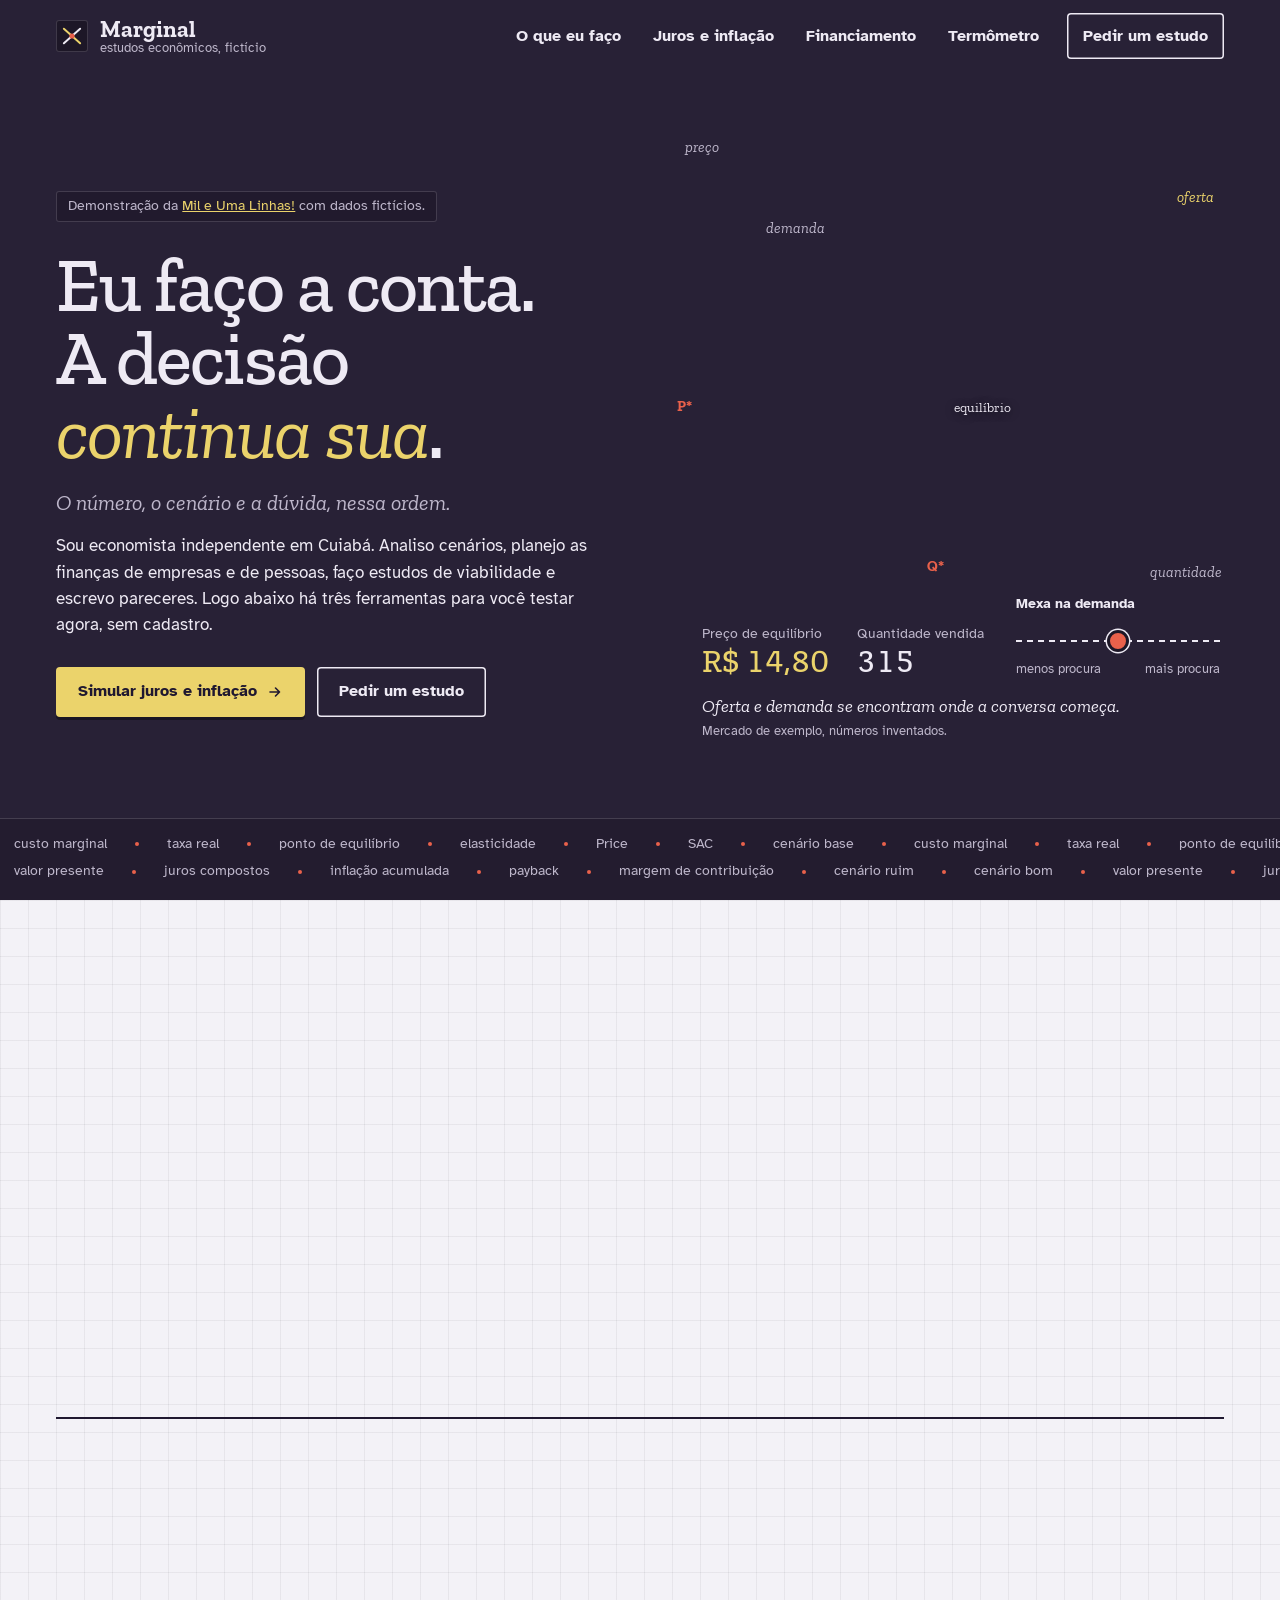
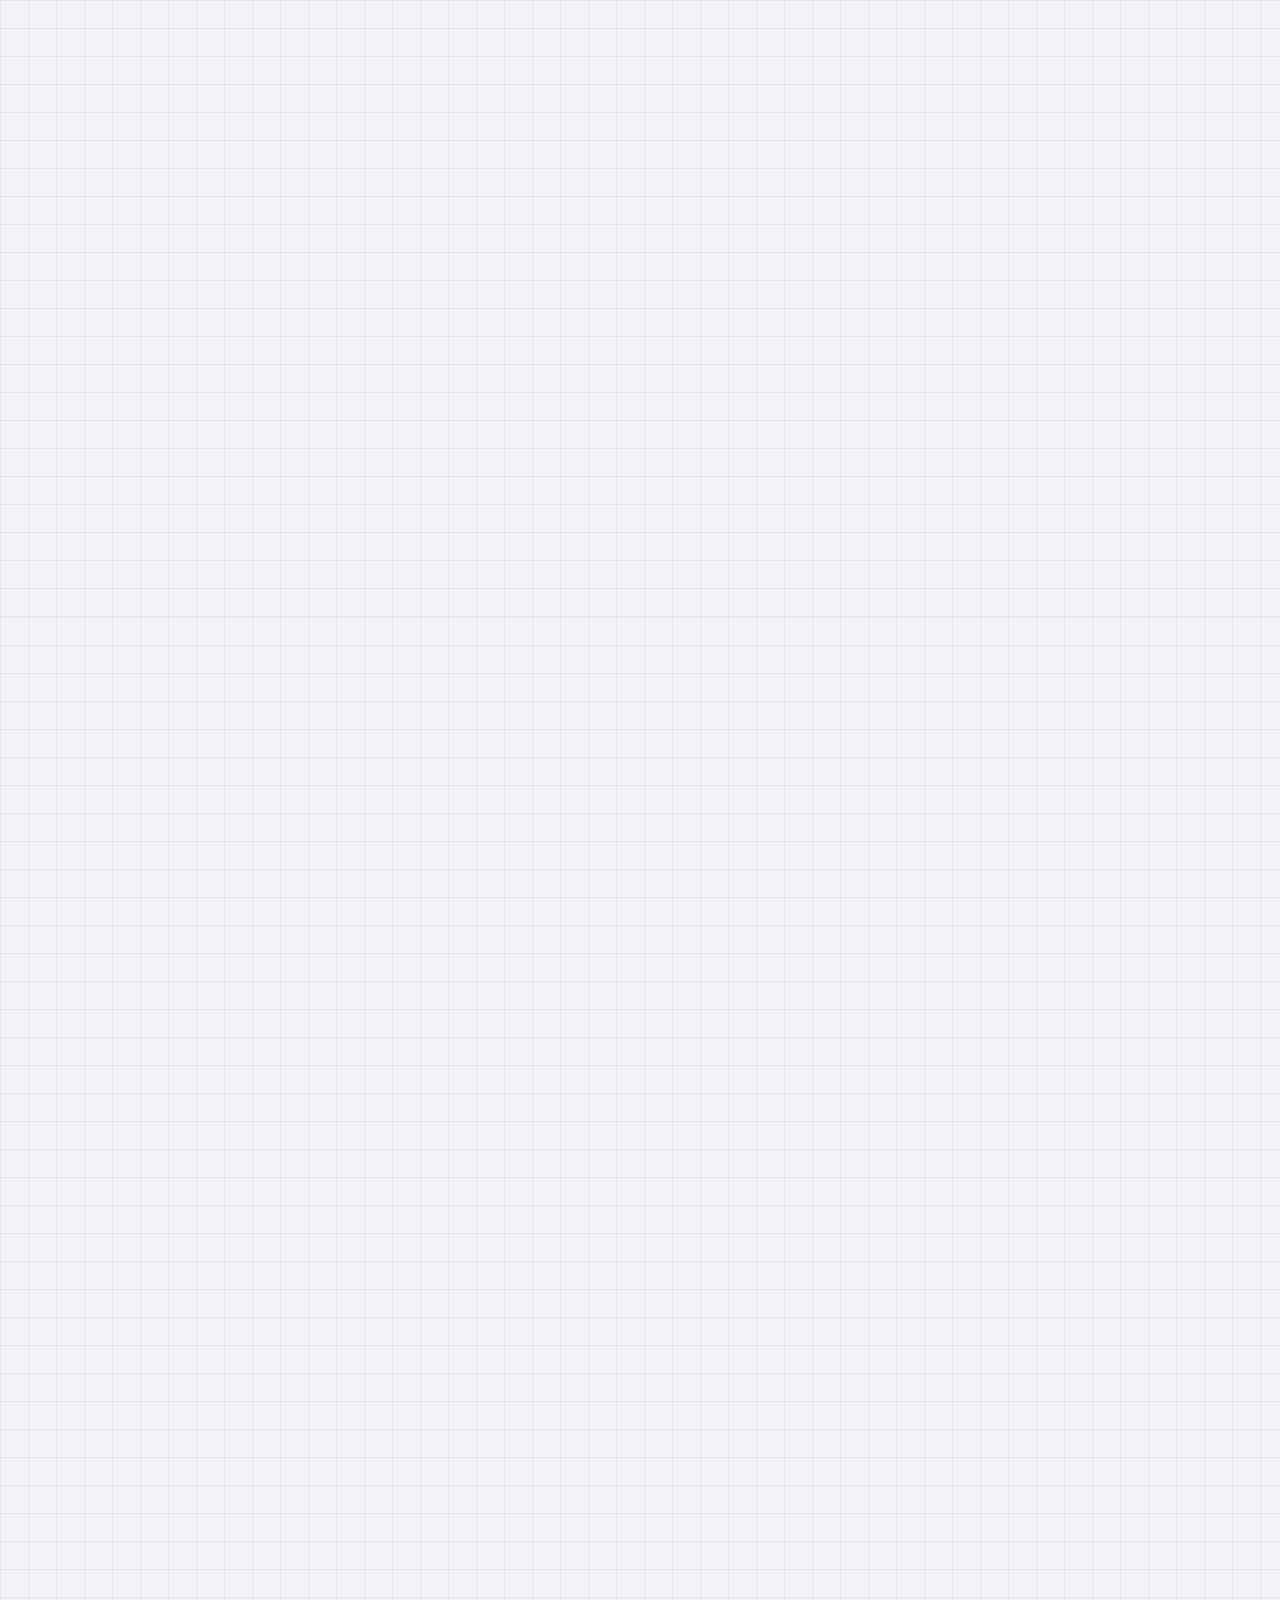
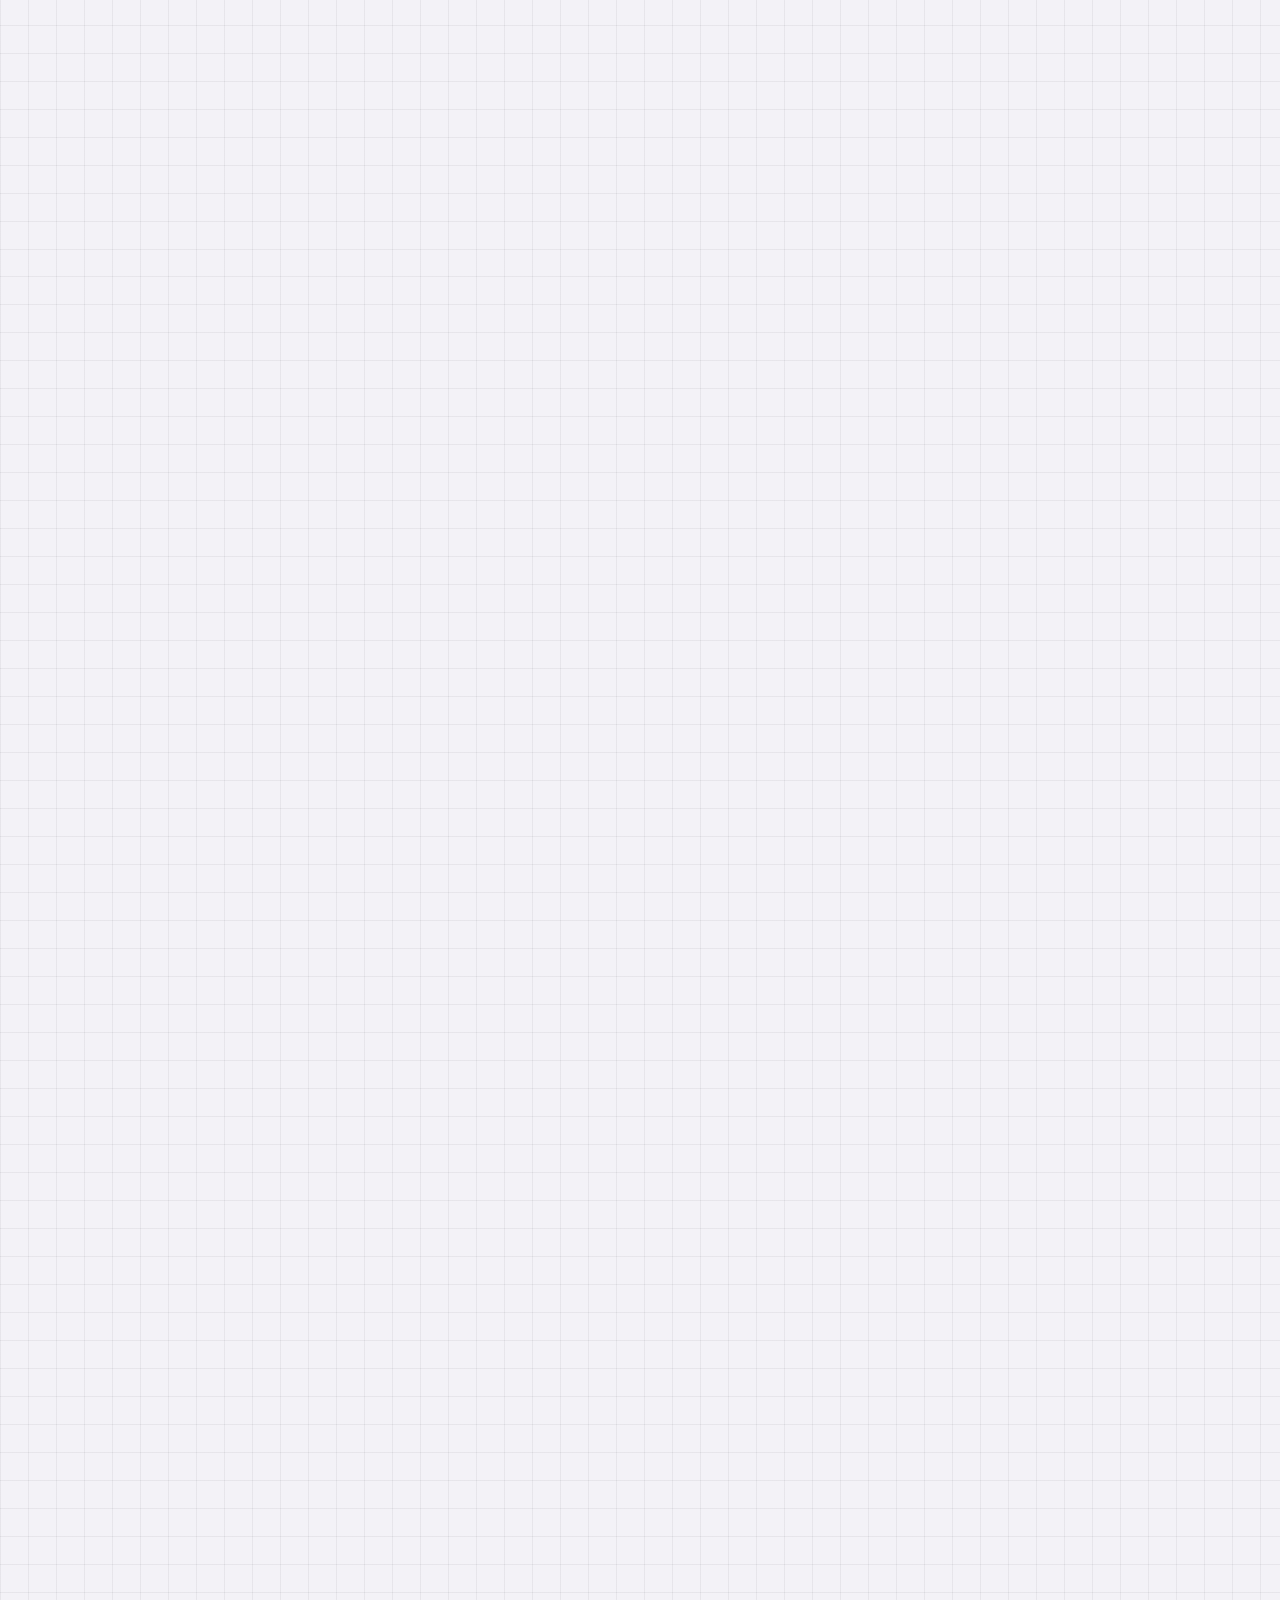
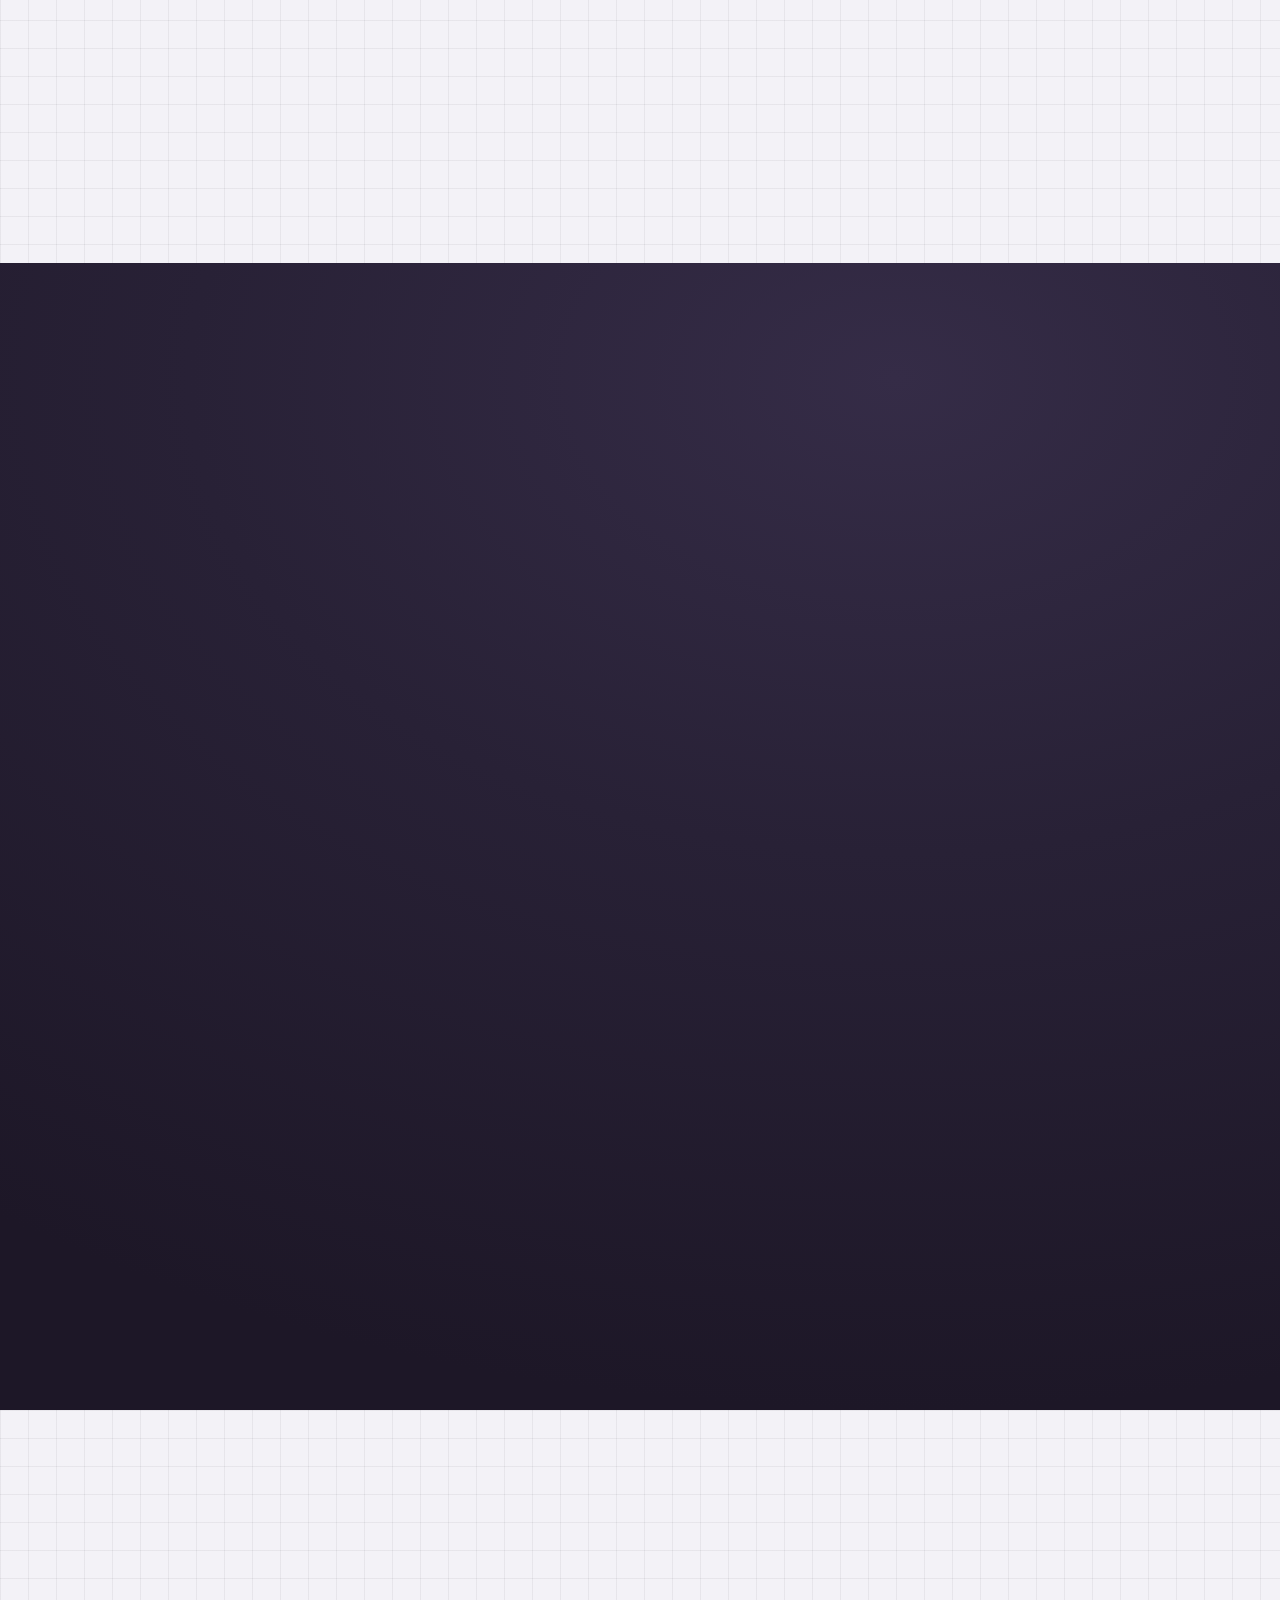
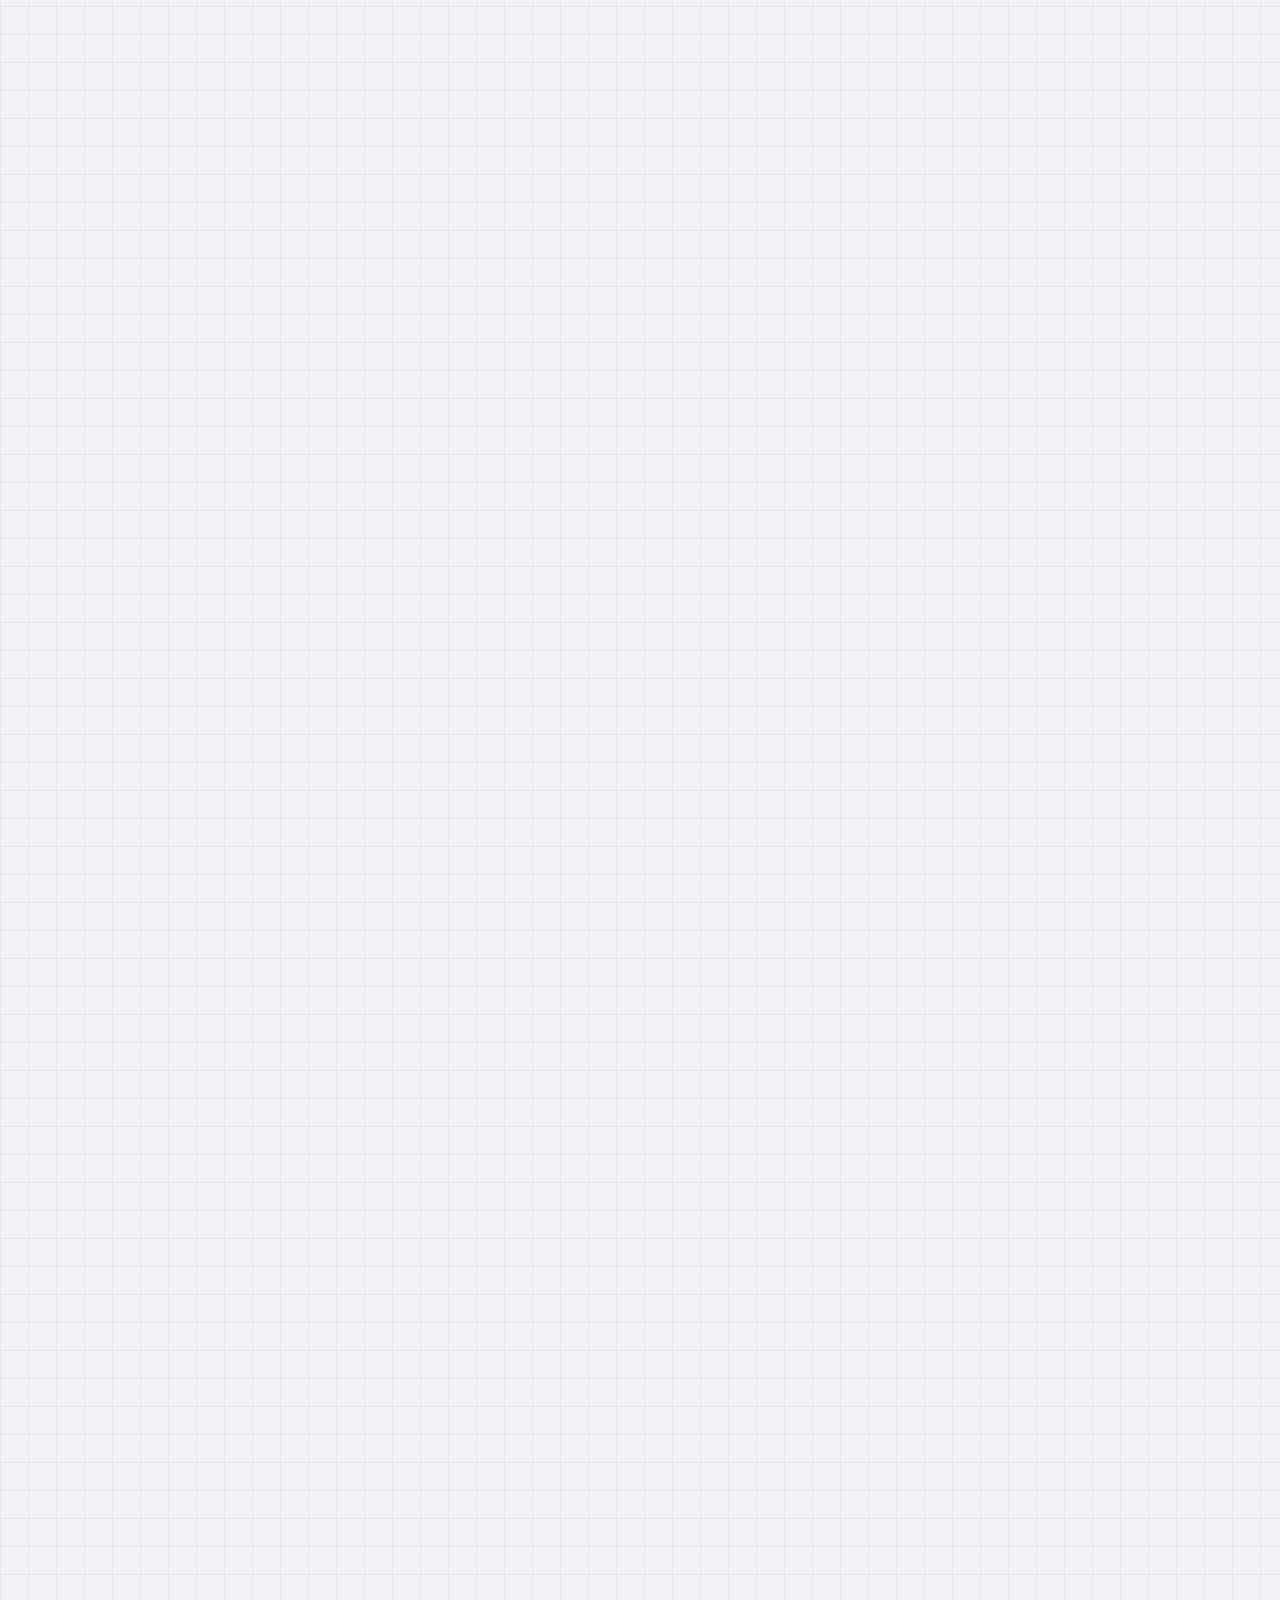
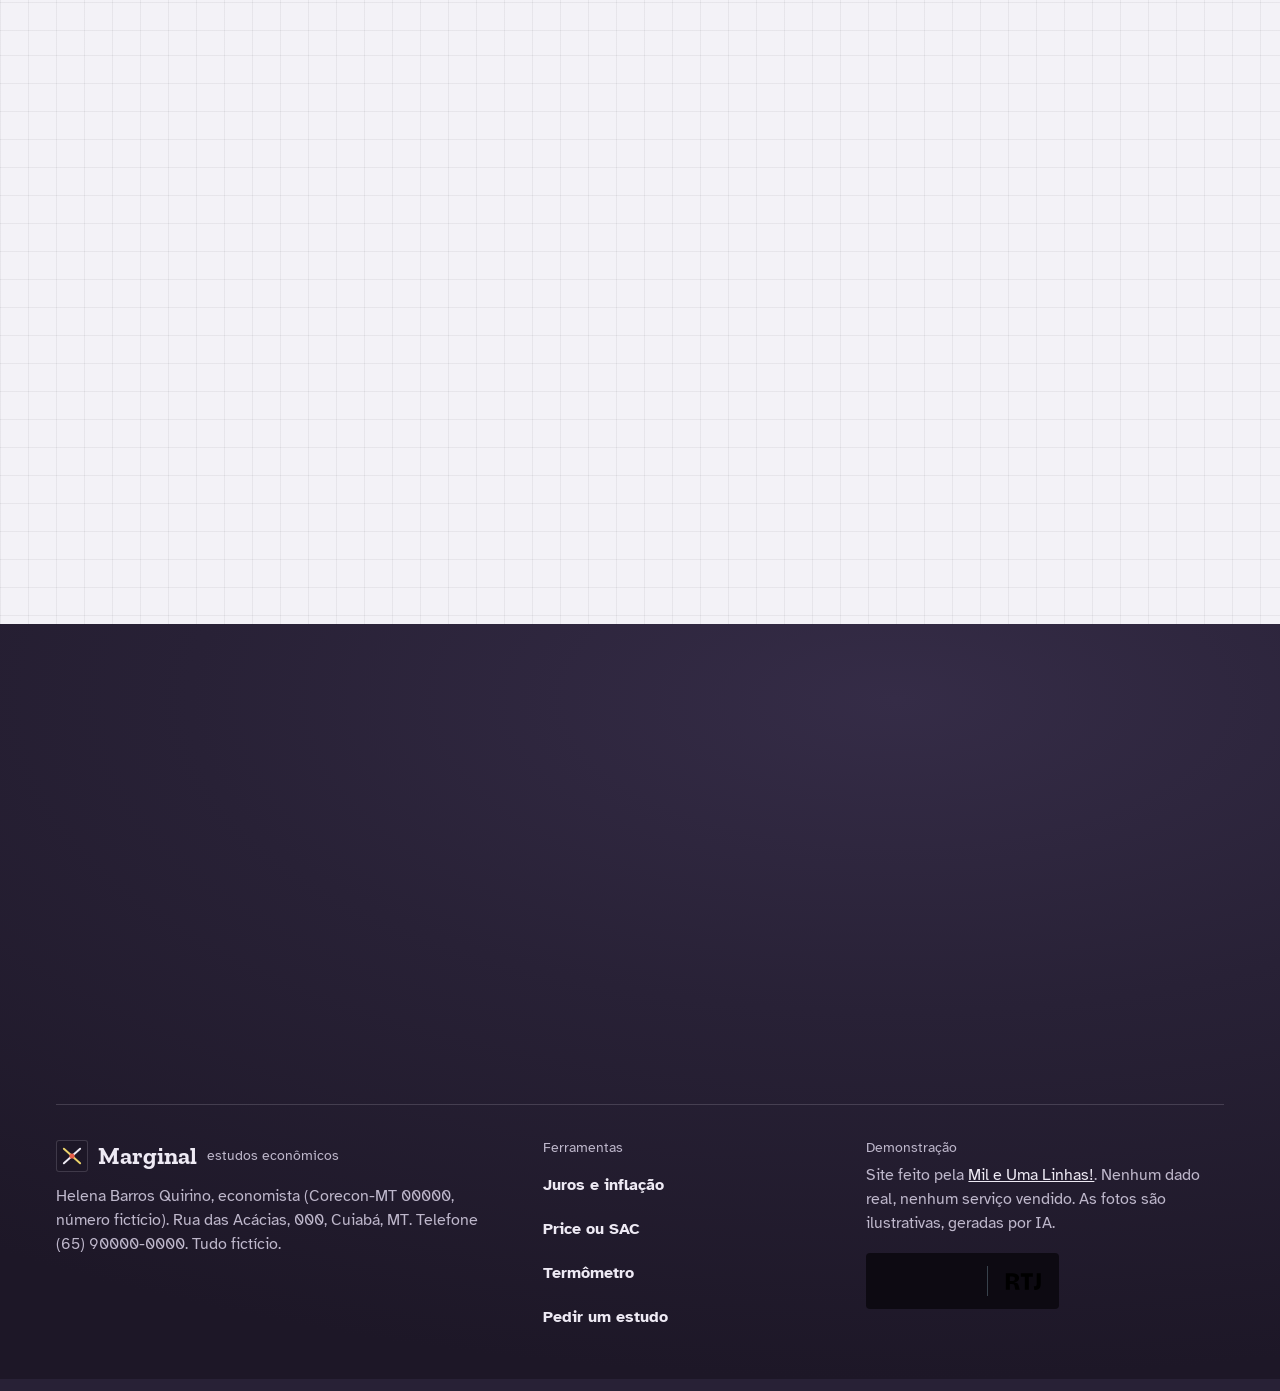
==== commit 0b38b6ff: "Alivia o quadro de giz e as fotos (em teste) - O quadro em WebGL liga só depois do carregamento e do" ====
--- a/index.html
+++ b/index.html
@@ -4,7 +4,7 @@
   <meta charset="utf-8">
   <meta name="viewport" content="width=device-width, initial-scale=1">
   <meta http-equiv="Content-Security-Policy" content="default-src 'self'; script-src 'self'; style-src 'self'; img-src 'self' data:; font-src 'self'; connect-src 'none'; object-src 'none'; base-uri 'self'; form-action 'none'">
-  <title>Marginal Estudos Econômicos | Cenários, planejamento e viabilidade</title>
+  <title>Marginal Estudos Econômicos | Cenários e viabilidade</title>
   <meta name="description" content="Demonstração de uma economista fictícia em Cuiabá: quadro de oferta e demanda, simulador de juros e inflação, Price x SAC e pedido de estudo.">
   <link rel="canonical" href="https://toshiro01001.github.io/economista/">
   <meta name="theme-color" content="#211a2c">
@@ -19,7 +19,7 @@
   <meta property="og:image:height" content="630">
   <meta name="twitter:card" content="summary_large_image">
   <link rel="icon" href="./favicon.svg" type="image/svg+xml">
-  <script type="module" crossorigin src="./assets/index-xfGrGii7.js"></script>
+  <script type="module" crossorigin src="./assets/index-CEBRa2bo.js"></script>
   <link rel="stylesheet" crossorigin href="./assets/index-liZvyxYh.css">
 </head>
 <body>
